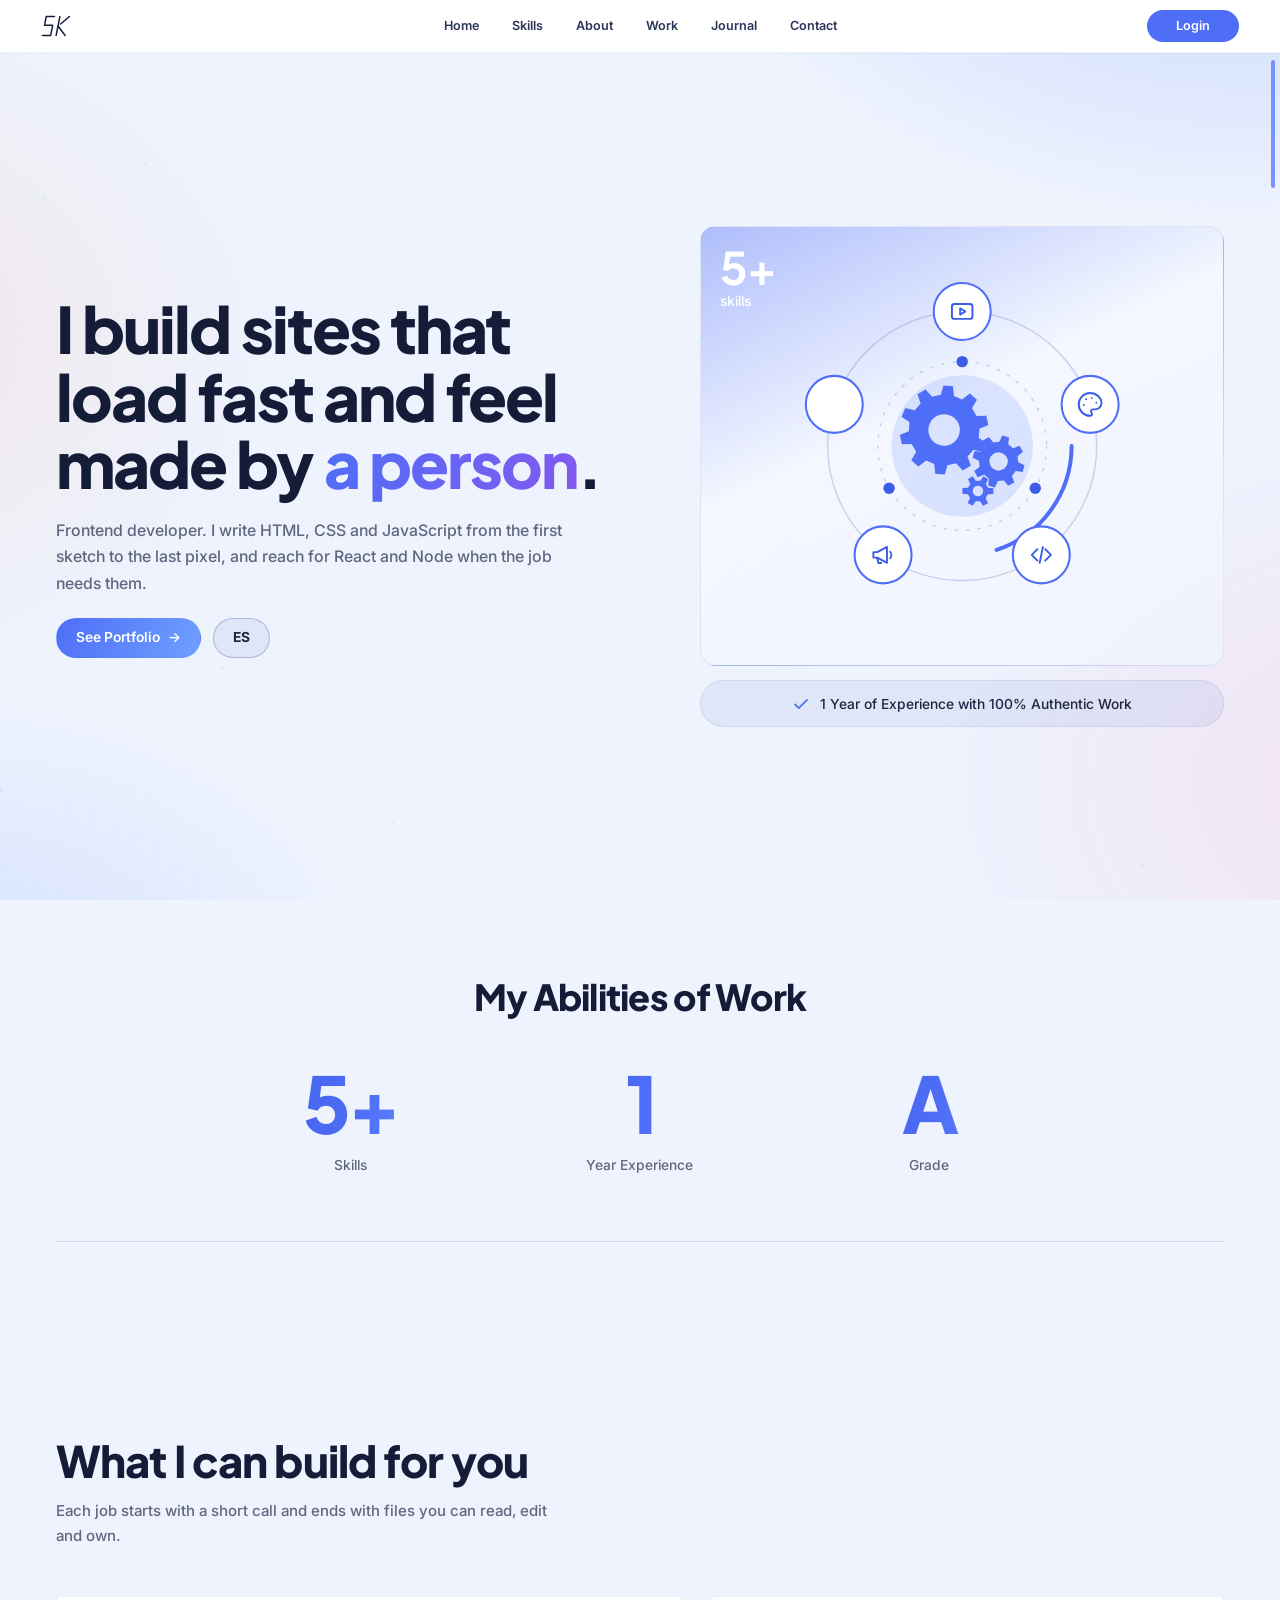
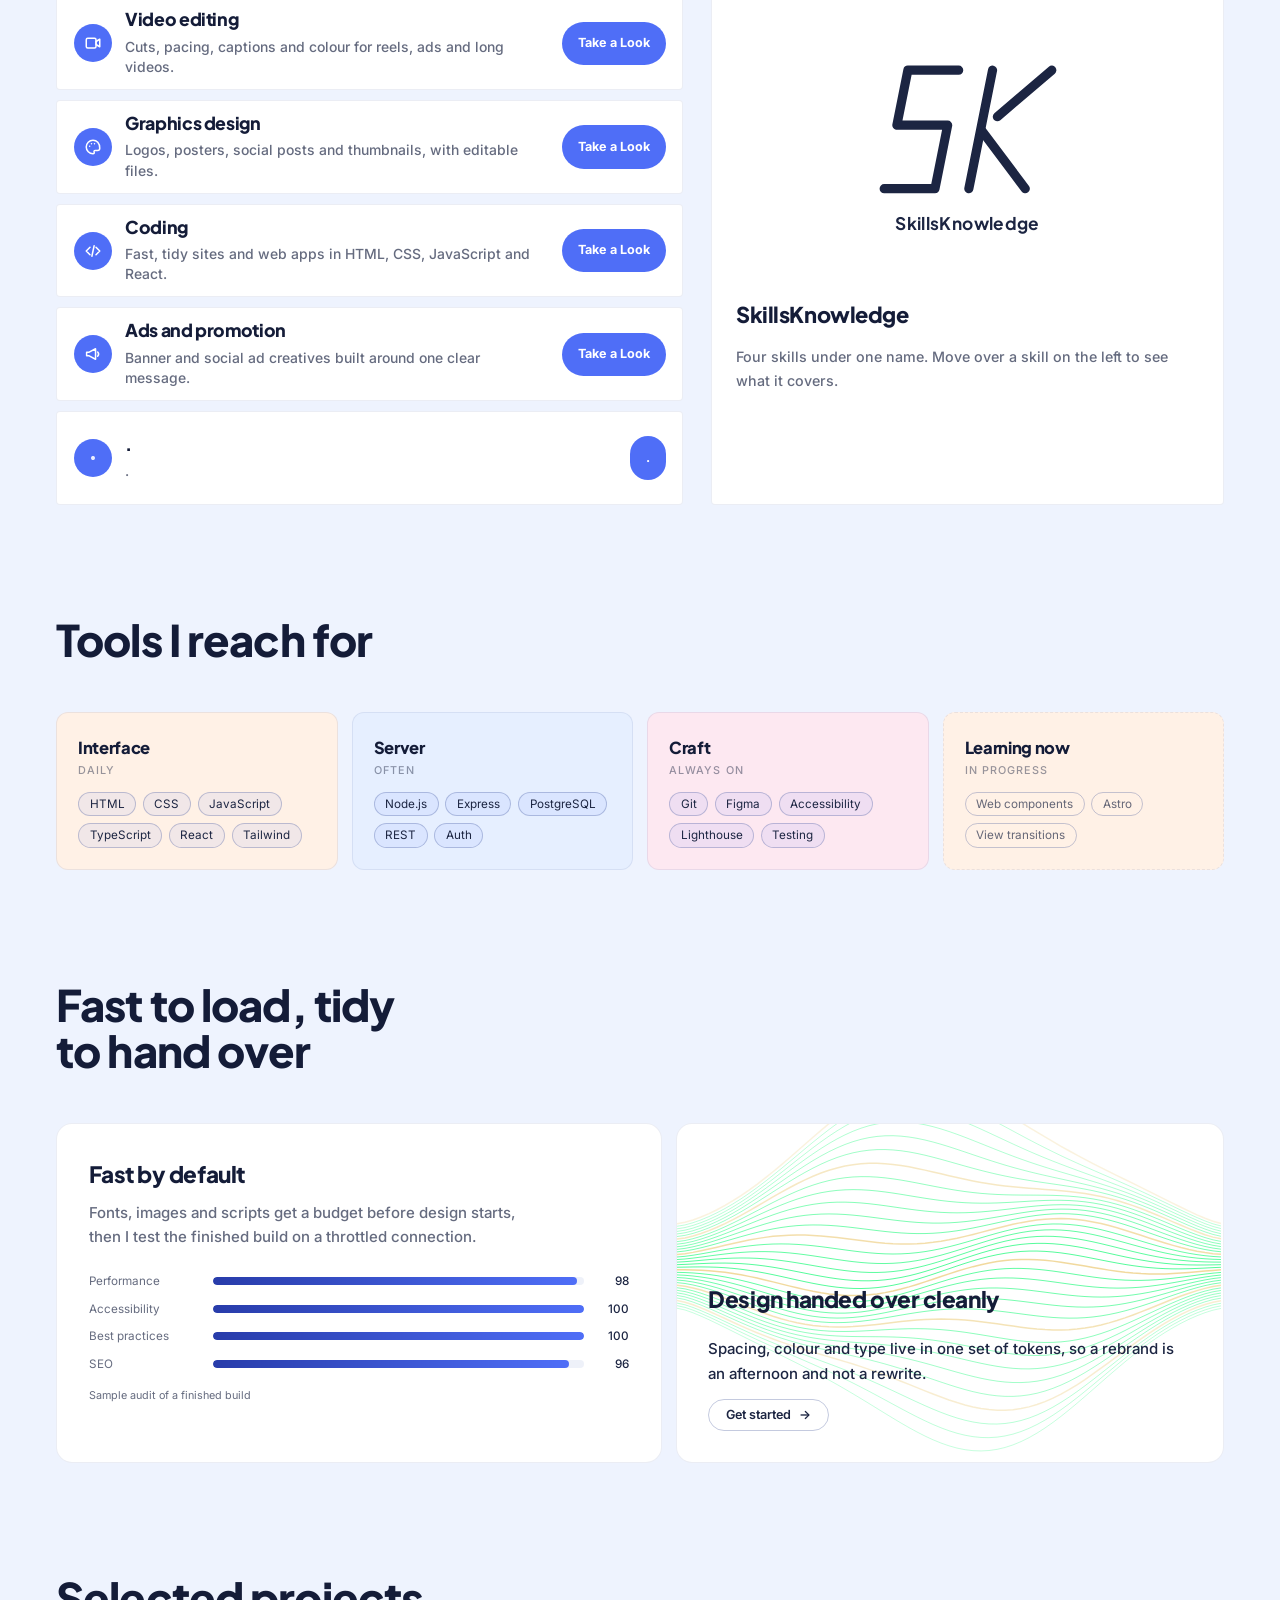
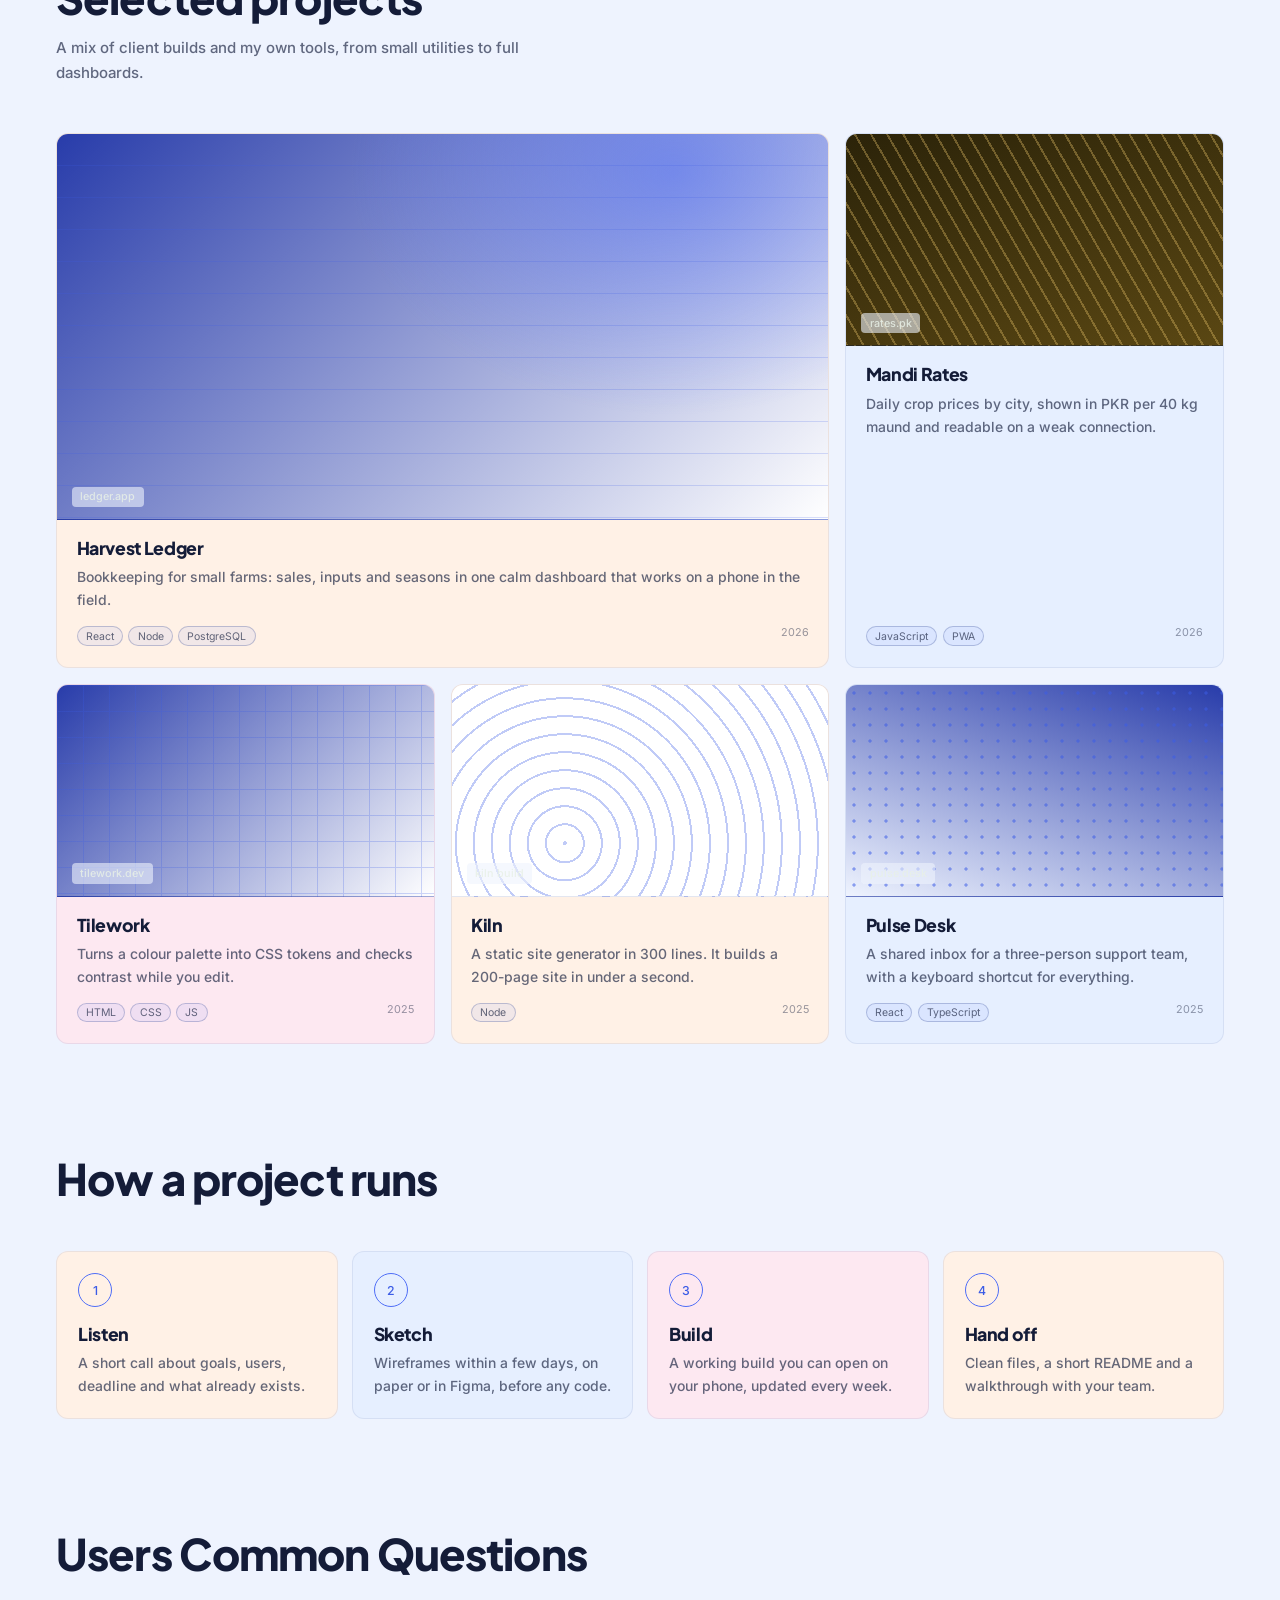
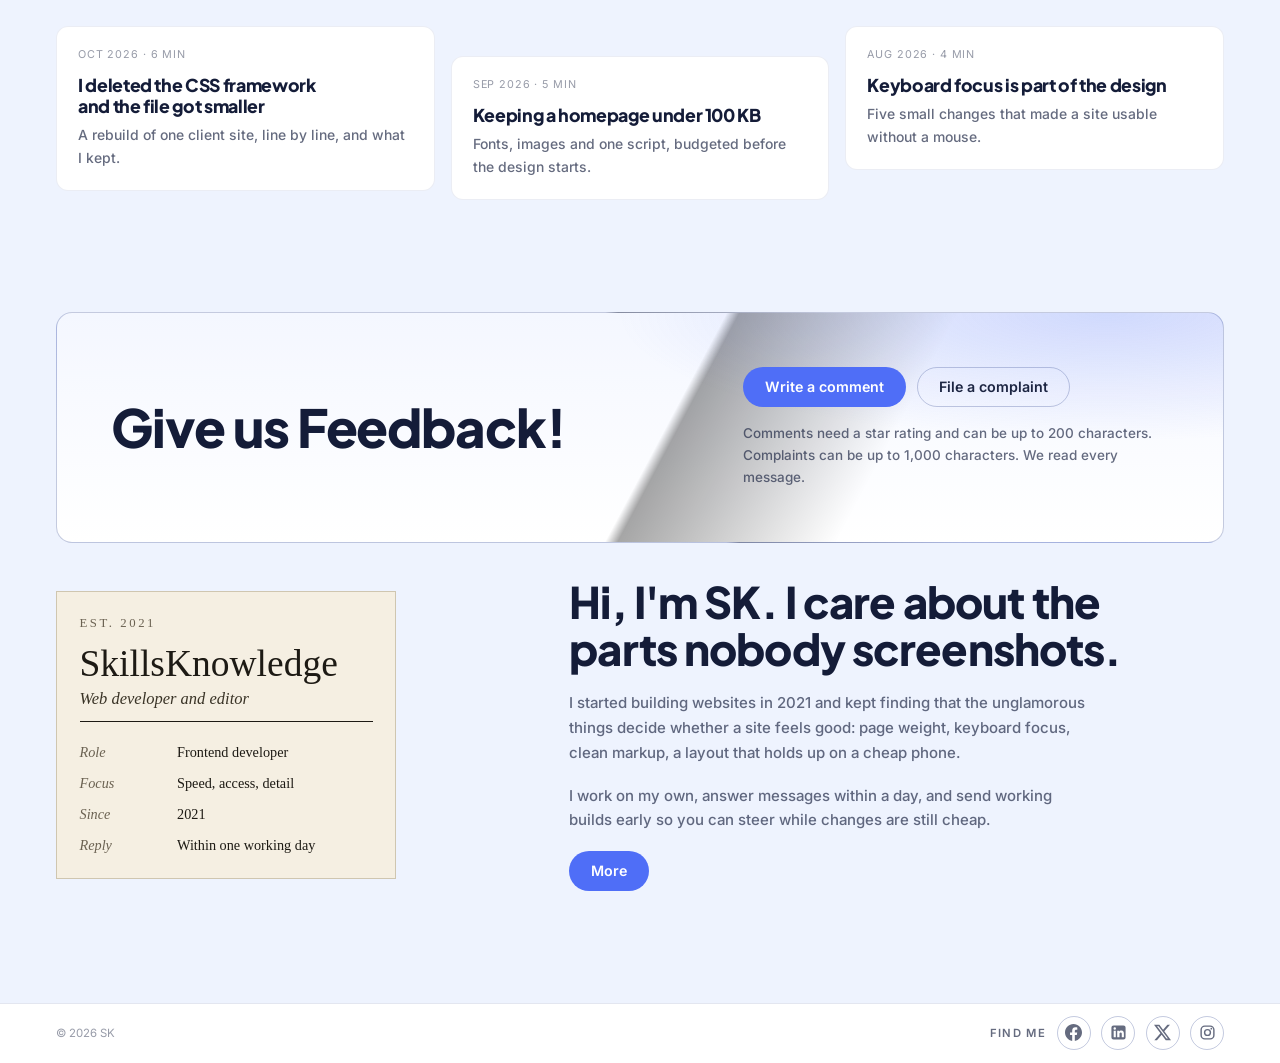
==== index.html @ 2d38b891 "kk" ====
<!DOCTYPE html>
<html lang="en">
<head>
<meta charset="utf-8">
<meta name="viewport" content="width=device-width, initial-scale=1, viewport-fit=cover">
<title>SK Portfolio</title>
<meta name="description" content="Portfolio of SK, a frontend developer.">
<link rel="preconnect" href="https://fonts.googleapis.com">
<link rel="preconnect" href="https://fonts.gstatic.com" crossorigin>
<link rel="icon" type="image/svg+xml" href="favicon.svg">
<link rel="stylesheet" href="https://fonts.googleapis.com/css2?family=Plus+Jakarta+Sans:wght@500;600;700;800&family=Inter:wght@500;600;700&display=swap">
<link rel="stylesheet" href="https://fonts.googleapis.com/css2?family=Cormorant+Garamond:ital,wght@500;600&display=swap">
<link rel="stylesheet" href="style.css">
<link rel="stylesheet" href="theme2.css?v=7">
</head>
<body>
<div class="bgfx" aria-hidden="true"><i class="a"></i><i class="b"></i></div>
<canvas class="snow" id="snow" aria-hidden="true"></canvas>
<svg width="0" height="0" style="position:absolute" aria-hidden="true" focusable="false"><symbol id="sp" viewBox="0 0 24 24"><path d="M12 0C12.6 7.2 16.8 11.4 24 12 16.8 12.6 12.6 16.8 12 24 11.4 16.8 7.2 12.6 0 12 7.2 11.4 11.4 7.2 12 0Z"/></symbol></svg>

<header class="top">
  <div class="wrap bar">
    <a class="brand" href="#top" aria-label="SK, home">
      <svg viewBox="1.1 1.5 131.8 97.0" aria-hidden="true" focusable="false"><g fill="none" stroke="currentColor" stroke-width="6.5" stroke-linejoin="round" stroke-linecap="round"><polyline points="60.4,8 24.4,8 16.6,47 52.6,47 43.6,92 7.6,92"/><polyline points="84.4,8 67.6,92"/><polyline points="126.4,8 87.8,41"/><polyline points="76.8,51 107.6,92"/></g></svg>
    </a>
    <nav id="nav" aria-label="Main">
      <ul>
        <li><a href="#top">Home</a></li>
        <li><a href="#services">Skills</a></li>
        <li><a href="about.html">About</a></li>
        <li><a href="#work">Work</a></li>
        <li><a href="#journal">Journal</a></li>
        <li><a href="#contact">Contact</a></li>
      </ul>
    </nav>
    <a class="btn btn-sm btn-rainbow" href="login.html" id="login-btn"><canvas class="rb" aria-hidden="true"></canvas>Login<svg class="st" style="--x:10%;--y:22%;--d:0s" viewBox="0 0 24 24" aria-hidden="true"><use href="#sp"/></svg><svg class="st" style="--x:84%;--y:56%;--d:1.2s" viewBox="0 0 24 24" aria-hidden="true"><use href="#sp"/></svg><svg class="st" style="--x:58%;--y:12%;--d:2.2s" viewBox="0 0 24 24" aria-hidden="true"><use href="#sp"/></svg><svg class="st" style="--x:32%;--y:68%;--d:.6s" viewBox="0 0 24 24" aria-hidden="true"><use href="#sp"/></svg></a>
    <button class="burger" id="burger" type="button" aria-expanded="false" aria-controls="nav">Menu</button>
  </div>
</header>

<main id="top">
  <section class="hero">
    <div class="wrap hero-grid">
      <div class="hero-copy">
        <h1>I build sites that load fast and feel made by <span class="gt">a person</span>.</h1>
        <p class="lead" data-sk="lead">Frontend developer. I write HTML, CSS and JavaScript from the first sketch to the last pixel, and reach for React and Node when the job needs them.</p>
        <div class="cta-row">
          <a class="btn btn-solid btn-shine" href="portfolio.html">See Portfolio <span aria-hidden="true">→</span></a>
          <a class="btn btn-ghost btn-magic btn-es" href="#stats" aria-label="Explore Skills"><span class="es-t">E<span class="es-x" aria-hidden="true">xplore&nbsp;</span>S<span class="es-x" aria-hidden="true">kills</span></span><svg class="sp" style="--x:-50px;--y:-15px;--s:16px;--d:0s" viewBox="0 0 24 24" aria-hidden="true"><use href="#sp"/></svg><svg class="sp" style="--x:-20px;--y:-27px;--s:10px;--d:0.03s" viewBox="0 0 24 24" aria-hidden="true"><use href="#sp"/></svg><svg class="sp" style="--x:20px;--y:-27px;--s:13px;--d:0.05s" viewBox="0 0 24 24" aria-hidden="true"><use href="#sp"/></svg><svg class="sp" style="--x:52px;--y:-12px;--s:11px;--d:0.02s" viewBox="0 0 24 24" aria-hidden="true"><use href="#sp"/></svg><svg class="sp" style="--x:54px;--y:10px;--s:14px;--d:0.04s" viewBox="0 0 24 24" aria-hidden="true"><use href="#sp"/></svg><svg class="sp" style="--x:29px;--y:25px;--s:18px;--d:0s" viewBox="0 0 24 24" aria-hidden="true"><use href="#sp"/></svg><svg class="sp" style="--x:-15px;--y:28px;--s:10px;--d:0.06s" viewBox="0 0 24 24" aria-hidden="true"><use href="#sp"/></svg><svg class="sp" style="--x:-50px;--y:15px;--s:9px;--d:0.03s" viewBox="0 0 24 24" aria-hidden="true"><use href="#sp"/></svg><svg class="sp" style="--x:-55px;--y:-8px;--s:8px;--d:0.07s" viewBox="0 0 24 24" aria-hidden="true"><use href="#sp"/></svg><svg class="sp" style="--x:-29px;--y:-25px;--s:8px;--d:0.05s" viewBox="0 0 24 24" aria-hidden="true"><use href="#sp"/></svg></a>
        </div>
      </div>

      <div class="bento" aria-label="Highlights">
        <div class="tile t-shape">
          <div class="stat"><b class="gt" data-skillcount data-count="5" data-suffix="+">5+</b><span>skills</span></div>
          <div class="mark" role="img" aria-label="Skills badge: video editing, graphics design, coding and ads orbiting three turning gears">
            <svg viewBox="0 0 300 300" aria-hidden="true" focusable="false">
              <circle class="halo" cx="150" cy="150" r="62"/>
              <g class="orbit o1"><circle class="ring dash" cx="150" cy="150" r="74"/><circle class="bead" cx="150" cy="76" r="5"/><circle class="bead" cx="214.1" cy="187" r="5"/><circle class="bead" cx="85.9" cy="187" r="5"/></g>
              <g class="orbit o3"><circle class="arc" cx="150" cy="150" r="96"/></g>
              <g class="orbit o2"><circle class="ring" cx="150" cy="150" r="118"/><g transform="translate(150 32)"><g class="up"><circle r="25"/><g class="ic" transform="translate(-12 -12)"><rect x="3" y="5.5" width="18" height="13" rx="2.2"/><path d="M10.2 9.3v5.4l4.6-2.7z"/></g></g></g><g transform="translate(262.2 113.5)"><g class="up"><circle r="25"/><g class="ic" transform="translate(-12 -12)"><path d="M12 2C6.5 2 2 6.5 2 12s4.5 10 10 10c.93 0 1.65-.75 1.65-1.69 0-.44-.18-.83-.44-1.12-.29-.29-.44-.65-.44-1.13a1.64 1.64 0 0 1 1.67-1.67h2c3.05 0 5.55-2.5 5.55-5.55C21.97 6.01 17.46 2 12 2z"/><path d="M13.5 6.5h.01M17.5 10.5h.01M8.5 7.5h.01M6.5 12.5h.01"/></g></g></g><g transform="translate(219.4 245.5)"><g class="up"><circle r="25"/><g class="ic" transform="translate(-12 -12)"><path d="M8.6 7L3.6 12l5 5M15.4 7l5 5-5 5M13.4 5l-2.8 14"/></g></g></g><g transform="translate(80.6 245.5)"><g class="up"><circle r="25"/><g class="ic" transform="translate(-12 -12)"><path d="M3.5 9.6h3.4L15.4 5v14l-8.5-4.6H3.5z"/><path d="M18.2 9.3c1.4 1.5 1.4 4.1 0 5.6M6.7 14.5l1.2 4.7h2.5"/></g></g></g><g transform="translate(37.8 113.5)"><g class="up"><circle r="25"/></g></g></g>
              <g class="gears" transform="translate(150 150) scale(1.15) translate(-3.8 -4.2)"><g transform="translate(-10.00 -8.00)"><g class="gr1"><path d="M25.5 8.88 L31.09 13.76 L27.46 20.04 L20.44 17.64 L15.41 22.17 L17.06 29.41 L10.44 32.36 L6.17 26.29 L-0.57 26.99 L-3.48 33.82 L-10.57 32.31 L-10.46 24.89 L-16.32 21.51 L-22.7 25.31 L-27.55 19.93 L-23.09 13.99 L-25.85 7.8 L-33.24 7.14 L-34.0 -0.07 L-26.91 -2.26 L-25.5 -8.88 L-31.09 -13.76 L-27.46 -20.04 L-20.44 -17.64 L-15.41 -22.17 L-17.06 -29.41 L-10.44 -32.36 L-6.17 -26.29 L0.57 -26.99 L3.48 -33.82 L10.57 -32.31 L10.46 -24.89 L16.32 -21.51 L22.7 -25.31 L27.55 -19.93 L23.09 -13.99 L25.85 -7.8 L33.24 -7.14 L34.0 0.07 L26.91 2.26ZM12 0A12 12 0 1 0 -12 0A12 12 0 1 0 12 0Z"/><animateTransform attributeName="transform" type="rotate" from="0" to="360" dur="36s" repeatCount="indefinite"/></g></g><g transform="translate(31.57 16.00)"><g class="gr2"><path d="M-14.92 1.57 L-20.0 0.05 L-19.3 -5.23 L-14.0 -5.38 L-11.66 -9.44 L-14.18 -14.11 L-9.95 -17.35 L-6.1 -13.7 L-1.57 -14.92 L-0.05 -20.0 L5.23 -19.3 L5.38 -14.0 L9.44 -11.66 L14.11 -14.18 L17.35 -9.95 L13.7 -6.1 L14.92 -1.57 L20.0 -0.05 L19.3 5.23 L14.0 5.38 L11.66 9.44 L14.18 14.11 L9.95 17.35 L6.1 13.7 L1.57 14.92 L0.05 20.0 L-5.23 19.3 L-5.38 14.0 L-9.44 11.66 L-14.11 14.18 L-17.35 9.95 L-13.7 6.1ZM7 0A7 7 0 1 0 -7 0A7 7 0 1 0 7 0Z"/><animateTransform attributeName="transform" type="rotate" from="360" to="0" dur="28.8s" repeatCount="indefinite"/></g></g><g transform="translate(15.80 38.53)"><g class="gr3"><path d="M-4.74 -6.44 L-5.73 -10.54 L-1.7 -11.88 L-0.05 -8.0 L3.21 -7.33 L6.26 -10.24 L9.44 -7.41 L6.9 -4.04 L7.95 -0.88 L12.0 0.31 L11.14 4.47 L6.95 3.96 L4.74 6.44 L5.73 10.54 L1.7 11.88 L0.05 8.0 L-3.21 7.33 L-6.26 10.24 L-9.44 7.41 L-6.9 4.04 L-7.95 0.88 L-12.0 -0.31 L-11.14 -4.47 L-6.95 -3.96ZM4 0A4 4 0 1 0 -4 0A4 4 0 1 0 4 0Z"/><animateTransform attributeName="transform" type="rotate" from="0" to="360" dur="21.6s" repeatCount="indefinite"/></g></g></g>
            </svg>
          </div>
        </div>
        <div class="tile t-pill"><svg viewBox="0 0 24 24" aria-hidden="true"><path d="M4 12.5l5 5L20 6.5"/></svg><span data-sk="badge">1 Year of Experience with 100% Authentic Work</span></div>
      </div>
    </div>
  </section>

  <section class="stats" id="stats">
    <div class="wrap">
      <h2 class="stats-title" data-sk="statsTitle">My Abilities of Work</h2>
      <div class="stats-grid">
        <div class="num"><b data-skillcount data-count="5" data-suffix="+">5+</b><span>Skills</span></div>
        <div class="num"><b data-sk="statYearsValue">1</b><span data-sk="statYearsLabel">Year Experience</span></div>
        <div class="num"><b data-sk="statGradeValue">A</b><span data-sk="statGradeLabel">Grade</span></div>
      </div>
      <hr class="stats-rule">
    </div>
  </section>

  <section id="services">
    <div class="wrap">
      <div class="sec-head">
        <h2>What I can build for you</h2>
        <p>Each job starts with a short call and ends with files you can read, edit and own.</p>
      </div>
      <div class="svc-layout">
        <div class="svc-list" id="svc-list"></div>
        <article class="card rise feature" id="feature" data-on="idle">
          <div class="stage" aria-hidden="true">
            <div class="fx fx-idle"><div class="idle-logo"><svg class="sk" viewBox="1.1 1.5 131.8 97.0" aria-hidden="true"><g fill="none" stroke="currentColor" stroke-width="6.5" stroke-linejoin="round" stroke-linecap="round"><polyline points="60.4,8 24.4,8 16.6,47 52.6,47 43.6,92 7.6,92"/><polyline points="84.4,8 67.6,92"/><polyline points="126.4,8 87.8,41"/><polyline points="76.8,51 107.6,92"/></g></svg><b>SkillsKnowledge</b></div></div>
            <div class="fx fx-generic"><div class="idle-logo"><svg class="sk" viewBox="1.1 1.5 131.8 97.0" aria-hidden="true"><g fill="none" stroke="currentColor" stroke-width="6.5" stroke-linejoin="round" stroke-linecap="round"><polyline points="60.4,8 24.4,8 16.6,47 52.6,47 43.6,92 7.6,92"/><polyline points="84.4,8 67.6,92"/><polyline points="126.4,8 87.8,41"/><polyline points="76.8,51 107.6,92"/></g></svg><b></b></div></div>
            <div class="fx fx-video"><svg viewBox="0 0 200 160"><rect class="f-line" x="22" y="20" width="156" height="92" rx="10"/><g class="holes"><rect x="30" y="26" width="6" height="6" rx="1.5"/><rect x="30" y="100" width="6" height="6" rx="1.5"/><rect x="164" y="26" width="6" height="6" rx="1.5"/><rect x="164" y="100" width="6" height="6" rx="1.5"/></g><path class="f-fill play" d="M88 48v36l32-18z"/><rect class="track" x="22" y="130" width="156" height="6" rx="3"/><rect class="prog" x="22" y="130" width="156" height="6" rx="3"/><rect class="head" x="19" y="122" width="6" height="22" rx="3"/></svg></div>
            <div class="fx fx-graphics"><svg viewBox="0 0 200 160"><circle class="gc c1" cx="86" cy="70" r="40"/><circle class="gc c2" cx="116" cy="70" r="40"/><circle class="gc c3" cx="101" cy="96" r="40"/><path class="bez" pathLength="1" d="M20 138 C60 100 90 150 130 124 S170 110 184 128"/><rect class="anc" x="16" y="134" width="8" height="8"/><rect class="anc" x="180" y="124" width="8" height="8"/></svg></div>
            <div class="fx fx-coding"><svg viewBox="0 0 200 160"><rect class="f-line" x="18" y="18" width="164" height="124" rx="10"/><circle class="dt" cx="32" cy="32" r="3.5"/><circle class="dt" cx="44" cy="32" r="3.5"/><circle class="dt" cx="56" cy="32" r="3.5"/><rect class="ln l1" x="34" y="54" width="70" height="7" rx="3.5"/><rect class="ln l2" x="48" y="72" width="96" height="7" rx="3.5"/><rect class="ln l3" x="48" y="90" width="54" height="7" rx="3.5"/><rect class="ln l4" x="34" y="108" width="82" height="7" rx="3.5"/><rect class="cur" x="120" y="106" width="7" height="12" rx="1.5"/></svg></div>
            <div class="fx fx-ads"><svg viewBox="0 0 200 160"><path class="f-fill horn" d="M46 62h22l50-30v96L68 98H46a8 8 0 01-8-8V70a8 8 0 018-8z"/><path class="f-line" d="M70 98l8 30h14l-6-26"/><path class="wv w1" d="M134 62c8 10 8 26 0 36"/><path class="wv w2" d="M148 48c14 18 14 46 0 64"/><path class="wv w3" d="M162 34c20 26 20 66 0 92"/></svg></div>
          </div>
          <div class="feature-body">
            <div class="ft ft-idle"><h3>SkillsKnowledge</h3><p><span data-skillword="cap">Four</span> skills under one name. Move over a skill on the left to see what it covers.</p></div>
            <div class="ft ft-generic"><h3></h3><p></p></div>
            <div class="ft ft-video"><h3>Video editing</h3><p>Tight cuts, steady pacing, captions and colour work for reels, ads and longer videos.</p></div>
            <div class="ft ft-graphics"><h3>Graphics design</h3><p>Logos, posters, social posts and thumbnails, delivered with files you can edit later.</p></div>
            <div class="ft ft-coding"><h3>Coding</h3><p>Fast, tidy websites and web apps written in HTML, CSS, JavaScript and React.</p></div>
            <div class="ft ft-ads"><h3>Ads and promotion</h3><p>Banner and social ad creatives built around one clear message and one clear action.</p></div>
          </div>
        </article>
      </div>
    </div>
  </section>

  

  <section id="skills" style="padding-top:0">
    <div class="wrap">
      <div class="sec-head">
        <h2>Tools I reach for</h2>
      </div>
      <div class="skills-grid" id="skills-grid"></div>
    </div>
  </section>

  <section id="wyg" style="padding-top:0">
    <div class="wrap">
      <div class="sec-head">
        <h2>Fast to load, tidy to hand over</h2>
      </div>
      <div class="twin">
        <article class="card spot rise big">
          <h3>Fast by default</h3>
          <p>Fonts, images and scripts get a budget before design starts, then I test the finished build on a throttled connection.</p>
          <ul class="meters" id="meters"></ul>
          <p class="caption">Sample audit of a finished build</p>
        </article>
        <article class="card rise big waves">
          <canvas id="cv-wave" aria-hidden="true"></canvas>
          <div class="in">
            <h3>Design handed over cleanly</h3>
            <p>Spacing, colour and type live in one set of tokens, so a rebrand is an afternoon and not a rewrite.</p>
            <a class="btn btn-ghost btn-sm" href="#contact">Get started <span aria-hidden="true">→</span></a>
          </div>
        </article>
      </div>
    </div>
  </section>

  <section id="work" style="padding-top:0">
    <div class="wrap">
      <div class="sec-head">
        <h2>Selected projects</h2>
        <p>A mix of client builds and my own tools, from small utilities to full dashboards.</p>
      </div>
      <div class="proj-grid" id="proj-grid"></div>
    </div>
  </section>

  <section id="process" style="padding-top:0">
    <div class="wrap">
      <div class="sec-head">
        <h2>How a project runs</h2>
      </div>
      <div class="steps" id="steps"></div>
    </div>
  </section>

  <section id="journal" style="padding-top:0">
    <div class="wrap">
      <div class="sec-head">
        <h2>Users Common Questions</h2>
      </div>
      <div class="posts" id="posts"></div>
    </div>
  </section>

  <section id="contact" class="contact" style="padding-top:0">
    <div class="wrap">
      <div class="contact-card">
        <div>
          <h2>Give us Feedback!</h2>
        </div>
        <div class="contact-side">
          <div class="brow"><button class="btn btn-solid" id="fbx-comment" type="button" aria-haspopup="dialog">Write a comment</button><button class="btn btn-ghost" id="fbx-complaint" type="button" aria-haspopup="dialog">File a complaint</button></div>
          <p>Comments need a star rating and can be up to 200 characters. Complaints can be up to 1,000 characters. We read every message.</p>
        </div>
      </div>
    </div>
  </section>

  <section id="about" style="padding-top:0">
    <div class="wrap about-grid">
      <figure class="classic rise" aria-label="SkillsKnowledge">
        <div class="cl-frame"><span class="cl-est">Est. 2021</span><b class="cl-mono">SkillsKnowledge</b><span class="cl-name">Web developer and editor</span><span class="cl-rule" aria-hidden="true"></span>
        <dl class="facts">
          <dt>Role</dt><dd>Frontend developer</dd>
          <dt>Focus</dt><dd>Speed, access, detail</dd>
          <dt>Since</dt><dd>2021</dd>
          <dt>Reply</dt><dd>Within one working day</dd>
        </dl></div>
      </figure>
      <div class="about-copy">
        <h2>Hi, I'm SK. I care about the parts nobody screenshots.</h2>
        <p>I started building websites in 2021 and kept finding that the unglamorous things decide whether a site feels good: page weight, keyboard focus, clean markup, a layout that holds up on a cheap phone.</p>
        <p>I work on my own, answer messages within a day, and send working builds early so you can steer while changes are still cheap.</p>
        <div class="cta-row">
          <a class="btn btn-solid" href="about.html">More</a>
        </div>
      </div>
    </div>
  </section>
</main>

<footer>
  <div class="wrap foot">
    <span>© <span id="yr">2026</span> SK</span>
    <div class="follow">
      <span>Find me</span>
      <!-- Swap these for your own profile URLs. -->
      <a href="https://www.facebook.com" target="_blank" rel="noopener" aria-label="Facebook page" title="Facebook page"><svg viewBox="0 0 24 24" aria-hidden="true"><path fill="currentColor" stroke="none" d="M24 12.073c0-6.627-5.373-12-12-12s-12 5.373-12 12c0 5.99 4.388 10.954 10.125 11.854v-8.385H7.078v-3.47h3.047V9.43c0-3.007 1.792-4.669 4.533-4.669 1.312 0 2.686.235 2.686.235v2.953H15.83c-1.491 0-1.956.925-1.956 1.874v2.25h3.328l-.532 3.47h-2.796v8.385C19.612 23.027 24 18.062 24 12.073z"/></svg></a>
      <a href="https://www.linkedin.com" target="_blank" rel="noopener" aria-label="LinkedIn" title="LinkedIn"><svg viewBox="0 0 24 24" aria-hidden="true"><path fill="currentColor" stroke="none" fill-rule="evenodd" d="M5 2h14a3 3 0 0 1 3 3v14a3 3 0 0 1-3 3H5a3 3 0 0 1-3-3V5a3 3 0 0 1 3-3zM6.7 4.7a1.75 1.75 0 1 0 0 3.5 1.75 1.75 0 0 0 0-3.5zM5.2 9.5v9.3h3V9.5zM10.2 9.5v9.3h3.2v-4.5c0-1.2.2-2.3 1.7-2.3s1.5 1.3 1.5 2.4v4.4h3v-5c0-2.5-.6-4.5-3.6-4.5-1.5 0-2.5.7-2.9 1.5V9.5z"/></svg></a>
      <a href="https://x.com" target="_blank" rel="noopener" aria-label="X" title="X"><svg viewBox="0 0 24 24" aria-hidden="true"><path fill="currentColor" stroke="none" d="M18.901 1.153h3.68l-8.04 9.19L24 22.846h-7.406l-5.8-7.584-6.638 7.584H.474l8.6-9.83L0 1.154h7.594l5.243 6.932ZM17.61 20.644h2.039L6.486 3.24H4.298Z"/></svg></a>
      <a href="https://www.instagram.com" target="_blank" rel="noopener" aria-label="Instagram" title="Instagram"><svg viewBox="0 0 24 24" aria-hidden="true"><rect x="3" y="3" width="18" height="18" rx="5.2" fill="none" stroke="currentColor" stroke-width="2"/><circle cx="12" cy="12" r="4.1" fill="none" stroke="currentColor" stroke-width="2"/><circle cx="17.4" cy="6.6" r="1.25" fill="currentColor" stroke="none"/></svg></a>
    </div>
  </div>
</footer>

<script src="site-data.js" defer></script>
<script src="sk-defaults.js" defer></script>
<script src="sk-data.js" defer></script>
<script src="script.js" defer></script>
<script src="feedback.js?v=7" defer></script>
<script src="config.js" defer></script>
<script src="track.js" defer></script>
<script src="a11y.js" defer></script>
<script src="welcome.js?v=7" defer></script>
<script src="account.js?v=14" defer></script>
</body>
</html>
---- style.css ----
html{margin:0}
/* Layout: one long left-aligned scroll. Hero is a bento of tiles (stat + gem, code card, years, pill),
   then a tool marquee, stats, services with a tall feature card, tilted ID card about,
   skill groups, an asymmetric project grid, process steps, journal, contact. Dark and glossy, colour shifts with scroll, vivid two-tone stages. */
:root{
  /* colour triplets: JS rewrites these while you scroll (green > purple > navy > rose > teal) */
  --acc:5,250,107; --acc2:127,251,65; --hi:143,255,190; --deep:13,119,57; --bg-rgb:6,35,18; --card-rgb:13,54,30; --cardhi-rgb:17,79,43; --tint:184,255,213; --ink-rgb:2,28,13;
  --bg:rgb(var(--bg-rgb)); --bg-raise:rgb(var(--card-rgb)); --card:rgb(var(--card-rgb)); --card-hi:rgb(var(--cardhi-rgb));
  --line:rgba(var(--tint),.18); --line-hi:rgba(var(--tint),.4);
  --fg:#edf1ef; --muted:rgba(var(--tint),.72); --dim:rgba(var(--tint),.48);
  --leaf:rgb(var(--acc)); --leaf-hi:rgb(var(--hi)); --leaf-deep:rgb(var(--deep)); --sun:#e9c46a; --ink:rgb(var(--ink-rgb));
  --f-display:"Plus Jakarta Sans","Segoe UI",system-ui,sans-serif;
  --f-body:"Inter",system-ui,-apple-system,"Segoe UI",sans-serif;
  --f-mono:var(--f-body);
  --r-s:6px; --r-m:4px; --r-l:5px;
  color-scheme: dark;
}
*{box-sizing:border-box}
html{font-size:15px;scroll-padding-top:68px;overflow-x:clip;scrollbar-width:none}
html::-webkit-scrollbar{display:none}
.sbar{position:fixed;right:5px;top:60px;width:4px;height:60px;border-radius:2px;background:rgba(var(--hi),.6);pointer-events:none;z-index:60;opacity:0;transition:opacity .3s;will-change:transform}
.sbar.on{opacity:1}
@media (prefers-reduced-motion:no-preference){html{scroll-behavior:smooth}}
body{margin:0;background-color:var(--bg);color:var(--fg);font:400 1rem/1.65 var(--f-body);-webkit-font-smoothing:antialiased;overflow-x:clip}
.bgfx{position:fixed;inset:0;z-index:-1;pointer-events:none;overflow:hidden}
.bgfx i{position:absolute;inset:-12%;will-change:transform,filter;backface-visibility:hidden}
.bgfx .a{background:radial-gradient(1000px 700px at 85% -2%,rgba(5,250,107,.52),transparent 62%),radial-gradient(900px 620px at -4% 38%,rgba(5,250,107,.26),transparent 62%)}
.bgfx .b{background:radial-gradient(900px 640px at 100% 78%,rgba(127,251,65,.36),transparent 62%),radial-gradient(800px 560px at 6% 100%,rgba(127,251,65,.28),transparent 62%),radial-gradient(520px 360px at 46% 48%,rgba(127,251,65,.11),transparent 70%)}
@media (prefers-reduced-motion:no-preference){.bgfx .a{animation:drift1 22s ease-in-out infinite alternate}.bgfx .b{animation:drift2 28s ease-in-out infinite alternate}}
@keyframes drift1{to{transform:translate3d(-3%,3%,0) scale(1.06)}}
@keyframes drift2{to{transform:translate3d(3%,-2%,0) scale(1.08)}}
.snow{position:fixed;inset:0;width:100%;height:100%;z-index:-1;pointer-events:none}
.gt{background:linear-gradient(100deg,rgb(var(--hi)),rgb(var(--acc2)));-webkit-background-clip:text;background-clip:text;color:transparent}
body::before{content:"";position:fixed;inset:0 0 auto;height:env(safe-area-inset-top,0px);background:var(--bg);z-index:30}
h1,h2,h3,p,ul,dl,dd{margin:0}
h1,h2,h3{font-family:var(--f-display);font-weight:700;letter-spacing:-.02em;text-wrap:balance}
a{color:inherit}
:focus-visible{outline:2px solid var(--leaf-hi);outline-offset:3px;border-radius:4px}
.wrap{width:100%;max-width:1200px;margin-left:auto;margin-right:auto;padding-left:max(16px,env(safe-area-inset-left,0px));padding-right:max(16px,env(safe-area-inset-right,0px))}
section{padding-block:clamp(56px,9vw,112px)}
.eyebrow{font:500 .75rem/1 var(--f-mono);letter-spacing:.12em;text-transform:uppercase;color:var(--leaf-hi);margin-bottom:1rem}
h2{font-size:clamp(1.8rem,4.2vw,2.9rem);line-height:1.08}
.sec-head{display:grid;gap:.9rem;max-width:40rem;margin-bottom:clamp(28px,5vw,48px)}
.sec-head p{color:var(--muted);max-width:34rem}

/* buttons */
.btn{display:inline-flex;align-items:center;justify-content:center;gap:.55rem;padding:.78rem 1.4rem;border-radius:10px;font:600 .95rem/1 var(--f-body);text-decoration:none;border:1px solid transparent;cursor:pointer;transition:background .25s,border-color .25s,filter .25s,color .25s}
.btn-solid{background:rgb(var(--acc));color:var(--ink)}
.btn-solid:hover{filter:brightness(1.1)}
.btn-ghost{border-color:var(--line-hi);color:var(--fg);background:transparent}
.btn-ghost:hover{border-color:var(--leaf-hi)}
.btn-sm{padding:.58rem 1.1rem;font-size:.84rem}
/* Get in touch: whole button floods with a 3-colour mix on hover */
.btn-rainbow{position:relative;overflow:hidden;isolation:isolate;border:0;min-width:92px;padding:calc(.58rem + 1px) calc(1.1rem + 1px);color:var(--ink);background:rgb(var(--acc))}
.btn-rainbow .rb{position:absolute;inset:0;z-index:-1;width:100%;height:100%;opacity:0;transition:opacity .4s ease}
.btn-rainbow:hover .rb,.btn-rainbow:focus-visible .rb{opacity:1}
.btn-rainbow:hover,.btn-rainbow:focus-visible{color:#06080c}
.btn-rainbow:hover{filter:none}
.btn-rainbow .st{position:absolute;left:var(--x);top:var(--y);width:9px;height:9px;margin:-4.5px 0 0 -4.5px;fill:#fff;opacity:0;pointer-events:none}
.btn-rainbow:hover .st,.btn-rainbow:focus-visible .st{animation:twk 1.5s ease-in-out calc(var(--d,0s)*.25) infinite}
@keyframes twk{0%,100%{opacity:0;transform:scale(.2) rotate(0)}50%{opacity:1;transform:scale(1) rotate(70deg)}}
@keyframes flow{to{background-position:-300% 0}}
/* See my work and Hire me keep their original look */
.btn-shine.btn-solid{background:linear-gradient(115deg,rgb(var(--acc)),rgb(var(--acc2)))}
.btn-shine,.btn-magic{border-radius:var(--r-s);padding:.8rem 1.25rem;font-size:.92rem}
/* See my work: one green shine sweep on hover */
.btn-shine{position:relative;overflow:hidden;isolation:isolate}
.btn-shine::after{content:"";position:absolute;z-index:-1;top:0;bottom:0;left:-70%;width:55%;background:linear-gradient(100deg,transparent,rgba(var(--hi),.9) 50%,transparent);transform:skewX(-20deg);opacity:0;pointer-events:none}
.btn-shine:hover::after,.btn-shine:focus-visible::after{animation:shine .75s ease-out forwards}
@keyframes shine{from{left:-70%;opacity:1}to{left:130%;opacity:1}}
/* Hire me: black fill and a quick pop of white sparkles that settles after about a second */
.btn-magic{position:relative;border-color:transparent;background:rgba(var(--tint),.1)}
.btn-magic:hover,.btn-magic:focus-visible{background:#000;border-color:transparent;color:#fff}
.btn-magic .sp{position:absolute;left:50%;top:50%;width:var(--s,14px);height:var(--s,14px);margin:calc(var(--s,14px)/-2) 0 0 calc(var(--s,14px)/-2);fill:#fff;opacity:0;pointer-events:none;transform:scale(0)}
.btn-magic:hover .sp,.btn-magic:focus-visible .sp{animation:pop 1.15s cubic-bezier(.16,1,.3,1) var(--d,0s) 1 both}
@keyframes pop{
  0%{opacity:0;transform:translate(0,0) scale(0) rotate(0)}
  10%{opacity:1;transform:translate(calc(var(--x)*.5),calc(var(--y)*.5)) scale(1.6) rotate(40deg)}
  55%{opacity:1;transform:translate(var(--x),var(--y)) scale(1) rotate(110deg)}
  100%{opacity:0;transform:translate(calc(var(--x)*1.1),calc(var(--y)*1.1 + 4px)) scale(0) rotate(170deg)}}

/* header */
.top{position:sticky;top:env(safe-area-inset-top,0px);z-index:20;background:rgba(var(--bg-rgb),.94);border-bottom:1px solid var(--line)}
.bar{display:flex;align-items:center;gap:1rem;min-height:52px;position:relative}
.brand{display:flex;align-items:center;gap:.65rem;text-decoration:none;font:700 1.12rem var(--f-display);letter-spacing:-.01em;margin-right:auto}
.brand svg{display:block;height:22px;width:auto}
.top nav ul{display:flex;gap:.2rem;list-style:none;padding:0;margin:0}
.top nav a{--c1:var(--acc);--c2:var(--acc2);position:relative;overflow:hidden;isolation:isolate;display:block;padding:.36rem .75rem;border-radius:var(--r-s);font-size:.84rem;font-weight:500;color:#fff;text-decoration:none;transition:color .2s,text-shadow .2s}
/* no box on hover: a coloured shine sweeps across, like See my work */
.top nav a::after{content:"";position:absolute;z-index:-1;top:0;bottom:0;left:-70%;width:55%;background:linear-gradient(100deg,transparent,rgba(var(--c1),.75) 35%,rgba(var(--c2),.75) 65%,transparent);transform:skewX(-20deg);opacity:0;pointer-events:none}
.top nav a:hover,.top nav a:focus-visible{color:rgb(var(--c1));text-shadow:0 0 12px rgba(var(--c2),.65)}
.top nav a:hover::after,.top nav a:focus-visible::after{animation:shine .75s ease-out forwards}
.burger{display:none;background:none;border:1px solid var(--line-hi);color:var(--fg);padding:.36rem .75rem;border-radius:var(--r-s);font:500 .8rem var(--f-mono);cursor:pointer}
@media (max-width:860px){
  .burger{display:block}
  .top nav{display:none;position:absolute;left:0;right:0;top:100%;background:var(--bg-raise);border:1px solid var(--line);border-radius:0 0 var(--r-m) var(--r-m);padding:.6rem}
  .top nav.open{display:block}
  .top nav ul{flex-direction:column}
  .top nav a{padding:.8rem}
}
@media (max-width:520px){.bar>.btn{display:none}}

/* hero */
.hero{position:relative;overflow:hidden;padding-block:clamp(24px,5vh,64px)}
.hero::before{content:"";position:absolute;inset:0;pointer-events:none;background:linear-gradient(112deg,transparent 22%,rgba(255,255,255,.04) 38%,transparent 62%)}
.hero-grid{position:relative;display:grid;grid-template-columns:minmax(0,1.05fr) minmax(0,.95fr);gap:clamp(28px,5vw,64px);align-items:center}
.hero-copy{display:grid;gap:clamp(.8rem,2.4vh,1.4rem);justify-items:start}
.pill{display:inline-flex;align-items:center;gap:.6rem;padding:.42rem .95rem;border:1px solid var(--line-hi);border-radius:999px;font:500 .84rem/1.3 var(--f-body);color:var(--muted);background:rgba(var(--card-rgb),.7)}
.dot{width:8px;height:8px;border-radius:50%;background:var(--leaf);box-shadow:0 0 0 0 rgba(var(--acc),.6);animation:ping 2.4s infinite}
@keyframes ping{70%{box-shadow:0 0 0 9px rgba(var(--acc),0)}100%{box-shadow:0 0 0 0 rgba(var(--acc),0)}}
h1{font-size:clamp(2.3rem,min(5vw,8.4vh),4.4rem);line-height:1.05;font-weight:800;letter-spacing:-.03em}
.lead{color:var(--muted);font-size:clamp(.95rem,1.4vw,1.06rem);max-width:36rem}
.cta-row{display:flex;flex-wrap:wrap;gap:.8rem}
.follow{display:flex;align-items:center;gap:.7rem;font:600 .75rem var(--f-body);color:var(--muted);text-transform:uppercase;letter-spacing:.12em}
.follow a{display:grid;place-items:center;width:40px;height:40px;border-radius:50%;border:1px solid var(--line-hi);color:var(--muted);text-decoration:none;transition:background .2s,color .2s,border-color .2s,translate .2s}
.follow svg{width:19px;height:19px;stroke:currentColor;fill:none;stroke-width:1.7;stroke-linecap:round;stroke-linejoin:round}
.follow a:hover{background:var(--leaf);color:var(--ink);border-color:var(--leaf);translate:0 -2px}
@media (prefers-reduced-motion:no-preference){
  .hero-copy>*{animation:up .8s cubic-bezier(.2,.7,.2,1) both}
  .hero-copy>:nth-child(2){animation-delay:.08s}.hero-copy>:nth-child(3){animation-delay:.16s}
  .hero-copy>:nth-child(4){animation-delay:.24s}.hero-copy>:nth-child(5){animation-delay:.32s}
  .bento .tile{animation:up .9s .2s cubic-bezier(.2,.7,.2,1) both}
}
@keyframes up{from{opacity:0;transform:translateY(22px)}}

/* bento */
.bento{display:grid;grid-template-columns:minmax(0,1fr);gap:14px}
.tile{position:relative;overflow:hidden;border-radius:var(--r-l);border:1px solid var(--line);background:linear-gradient(155deg,rgba(var(--acc),.4),rgba(var(--cardhi-rgb),.95) 42%,rgba(var(--bg-rgb),.95));padding:1.15rem 1.3rem}
.t-shape{position:relative;display:flex;flex-direction:column;min-height:clamp(300px,54vh,440px);padding-bottom:0}
.t-shape .stat{position:relative;z-index:2}
.mark{position:absolute;inset:0;margin:0;display:flex;align-items:center;justify-content:center;pointer-events:none}
.mark svg{position:static;width:100%;height:calc(100% - 96px);flex:none;display:block;overflow:visible}
.mark .halo{fill:rgba(var(--acc),.16)}
.mark .ring{fill:none;stroke:rgba(var(--tint),.28);stroke-width:1.3}
.mark .dash{stroke-dasharray:2 8;stroke-linecap:round}
.mark .bead{fill:rgb(var(--hi))}
.mark .arc{fill:none;stroke:rgb(var(--acc));stroke-width:3.5;stroke-linecap:round;stroke-dasharray:120 483}
.mark .gears path{fill-rule:evenodd}
.mark .gears path{fill:rgb(var(--acc))}
.mark .ic{fill:none;stroke:rgb(var(--hi));stroke-width:1.7;stroke-linecap:round;stroke-linejoin:round}
.mark .up>circle{fill:rgb(var(--card-rgb));stroke:rgb(var(--acc));stroke-width:1.8}
.orbit{transform-origin:150px 150px}
.up{transform-box:fill-box;transform-origin:center}
.halo{transform-box:fill-box;transform-origin:center}
@media (prefers-reduced-motion:no-preference){
  .o1{animation:spin 26s linear infinite reverse}
  .o2{animation:spin 44s linear infinite}
  .o2 .up{animation:spin 44s linear infinite reverse}
  .o3{animation:spin 9s linear infinite}
  .halo{animation:breathe 3.6s ease-in-out infinite}
}
@keyframes spin{to{transform:rotate(360deg)}}
@keyframes breathe{50%{transform:scale(1.18);opacity:.55}}
.stat b{display:block;font:700 clamp(2.2rem,4.4vw,3rem)/1 var(--f-display);letter-spacing:-.03em}
.stat span{font-size:.92rem;color:var(--muted)}
.t-shape .stat b{background:none;color:#fff;-webkit-text-fill-color:#fff}
.t-shape .stat span{color:#fff}
.t-pill{border-radius:24px;grid-column:1/-1;display:flex;align-items:center;justify-content:center;text-align:center;gap:.7rem;padding:.9rem 1.3rem;font:500 .92rem var(--f-body);border-color:rgba(var(--hi),.5);background:rgba(var(--hi),.2)}
.t-pill svg{width:18px;height:18px;flex:none;stroke:var(--leaf);fill:none;stroke-width:2.4;stroke-linecap:round;stroke-linejoin:round}
@media (max-width:900px){.hero-grid{grid-template-columns:minmax(0,1fr)}}
@media (min-width:901px) and (min-height:520px){.hero{min-height:calc(100svh - 53px);display:flex;align-items:center}}
@media (max-width:520px){.bento{grid-template-columns:minmax(0,1fr)}.t-shape{grid-row:auto;min-height:340px}}


/* stats */
.stats{padding-block:clamp(44px,6vw,80px)}
.stats-title{text-align:center;margin:0 auto clamp(28px,4vw,48px);max-width:32rem;font-size:clamp(1.6rem,3.2vw,2.4rem);line-height:1.12}
.stats-grid{display:grid;grid-template-columns:repeat(3,minmax(0,1fr));gap:clamp(12px,4vw,48px);text-align:center;max-width:820px;margin:0 auto}
.num b{display:block;font:800 clamp(2.6rem,7vw,5.2rem)/.95 var(--f-display);letter-spacing:-.04em;background:linear-gradient(100deg,rgb(var(--hi)),rgb(var(--acc)) 55%,rgb(var(--acc2)));-webkit-background-clip:text;background-clip:text;color:transparent;padding-bottom:.08em}
.num span{display:block;margin-top:.6rem;font-size:.92rem;color:var(--muted)}
.stats-rule{margin-top:clamp(36px,5vw,64px);border:0;border-top:1px solid var(--line)}

/* cards */
.card{position:relative;isolation:isolate;overflow:hidden;background:rgba(var(--tint),.17);box-shadow:none;border:1px solid var(--line);border-radius:var(--r-m);padding:1.4rem;transition:border-color .3s}
.card:hover{border-color:rgba(var(--hi),.45)}
.card::after{content:"";position:absolute;inset:0;z-index:3;border-radius:inherit;padding:1px;pointer-events:none;opacity:0;transition:opacity .35s;background:linear-gradient(115deg,transparent 30%,rgba(var(--hi),.95) 50%,transparent 70%) 0 0/300% 100%;-webkit-mask:linear-gradient(#000 0 0) content-box,linear-gradient(#000 0 0);-webkit-mask-composite:xor;mask:linear-gradient(#000 0 0) content-box exclude,linear-gradient(#000 0 0)}
.card:hover::after{opacity:1;animation:bsweep 2.6s linear infinite}
@keyframes bsweep{from{background-position:150% 0}to{background-position:-150% 0}}

/* services */
.svc-layout{display:grid;grid-template-columns:minmax(0,1.1fr) minmax(0,.9fr);gap:clamp(16px,3vw,28px);align-items:stretch}
.svc-list{display:grid;gap:10px;grid-auto-rows:1fr;align-content:stretch}
.svc{display:grid;grid-template-columns:auto minmax(0,1fr) auto;gap:.9rem;align-items:center;padding:.8rem 1.1rem}
.svc .btn{margin:0;padding:.95rem 1rem;font-size:.84rem;font-weight:700;line-height:1;white-space:nowrap;min-width:0}
.svc .ico{width:38px;height:38px}.svc .ico svg{width:18px;height:18px}
.svc h3{font-size:1.02rem;margin-bottom:.15rem}.svc p{font-size:.84rem;line-height:1.45}
@media (max-width:520px){.svc{grid-template-columns:auto minmax(0,1fr)}.svc .btn{grid-column:2;justify-self:end}}
.ico{display:grid;place-items:center;width:46px;height:46px;border-radius:50%;background:var(--leaf)}
.ico svg{width:22px;height:22px;stroke:var(--ink);fill:none;stroke-width:2;stroke-linecap:round;stroke-linejoin:round}
.svc h3,.step h3,.post h3,.proj h3{font-size:1.18rem;line-height:1.2;margin-bottom:.4rem}
.svc p,.step p,.post p,.proj p{color:var(--muted);font-size:.93rem}
.feature{padding:0;display:flex;flex-direction:column;border-radius:var(--r-l)}
.feature .stage{position:relative;height:clamp(220px,32vw,300px)}
.feature .fx{position:absolute;inset:0;display:grid;place-items:center;opacity:0;transition:opacity .5s ease}
.feature .fx svg{width:min(62%,250px);height:auto;overflow:visible}
.feature[data-on="idle"] .fx-idle,.feature[data-on="generic"] .fx-generic,.feature[data-on="video"] .fx-video,.feature[data-on="graphics"] .fx-graphics,.feature[data-on="coding"] .fx-coding,.feature[data-on="ads"] .fx-ads{opacity:1}
.idle-logo{display:grid;justify-items:center;gap:.9rem;color:var(--fg)}
.idle-logo svg{width:92px;height:auto}
.idle-logo b{font:700 1.15rem var(--f-display);letter-spacing:.02em}
.f-line{fill:none;stroke:rgb(var(--hi));stroke-width:3}
.f-fill{fill:rgb(var(--acc))}
.holes rect{fill:rgba(var(--tint),.55)}
.track{fill:rgba(var(--tint),.2)}.prog{fill:rgb(var(--acc));transform-box:fill-box;transform-origin:left;transform:scaleX(.05)}.head{fill:#fff}
.gc{mix-blend-mode:screen;opacity:.8}.gc.c1{fill:rgb(var(--acc))}.gc.c2{fill:rgb(var(--acc2))}.gc.c3{fill:rgb(var(--hi))}
.bez{fill:none;stroke:#fff;stroke-width:3;stroke-linecap:round;stroke-dasharray:1}.anc{fill:#fff}
.dt{fill:rgba(var(--tint),.5)}.ln{fill:rgb(var(--acc));transform-box:fill-box;transform-origin:left}.ln.l2{fill:rgb(var(--acc2))}.ln.l3{fill:rgb(var(--hi))}.ln.l4{fill:rgb(var(--acc2))}.cur{fill:#fff}
.horn{fill:rgb(var(--acc))}.wv{fill:none;stroke:rgb(var(--hi));stroke-width:4;stroke-linecap:round}
.feature-body{display:grid;padding:0 1.6rem 1.7rem}
.ft{grid-area:1/1;display:grid;gap:.8rem;align-content:start;opacity:0;transition:opacity .5s ease}
.feature[data-on="idle"] .ft-idle,.feature[data-on="generic"] .ft-generic,.feature[data-on="video"] .ft-video,.feature[data-on="graphics"] .ft-graphics,.feature[data-on="coding"] .ft-coding,.feature[data-on="ads"] .ft-ads{opacity:1}
@media (prefers-reduced-motion:no-preference){
  .feature[data-on="video"] .play{transform-box:fill-box;transform-origin:center;animation:fpulse 1.8s ease-in-out infinite}
  .feature[data-on="video"] .prog{animation:fprog 4s linear infinite}
  .feature[data-on="video"] .head{animation:fhead 4s linear infinite}
  .feature[data-on="graphics"] .gc{transform-box:fill-box;transform-origin:center;animation:fbreathe 4s ease-in-out infinite}
  .feature[data-on="graphics"] .c2{animation-delay:-1.3s}.feature[data-on="graphics"] .c3{animation-delay:-2.6s}
  .feature[data-on="graphics"] .bez{animation:fdraw 4s ease-in-out infinite}
  .feature[data-on="coding"] .ln{animation:ftype 3.2s steps(12,end) infinite}
  .feature[data-on="coding"] .l2{animation-delay:.3s}.feature[data-on="coding"] .l3{animation-delay:.6s}.feature[data-on="coding"] .l4{animation-delay:.9s}
  .feature[data-on="coding"] .cur{animation:fblink 1s steps(1) infinite}
  .feature[data-on="ads"] .horn{transform-box:fill-box;transform-origin:left center;animation:fhorn 1.6s ease-in-out infinite}
  .feature[data-on="ads"] .wv{animation:fwave 1.8s ease-out infinite;opacity:0}
  .feature[data-on="ads"] .w2{animation-delay:.3s}.feature[data-on="ads"] .w3{animation-delay:.6s}
}
@keyframes fpulse{50%{transform:scale(1.15)}}
@keyframes fprog{to{transform:scaleX(1)}}
@keyframes fhead{to{transform:translateX(150px)}}
@keyframes fbreathe{50%{transform:scale(1.12)}}
@keyframes fdraw{0%{stroke-dashoffset:1}70%,100%{stroke-dashoffset:0}}
@keyframes ftype{0%{transform:scaleX(0)}60%,100%{transform:scaleX(1)}}
@keyframes fblink{50%{opacity:0}}
@keyframes fhorn{50%{transform:scale(1.07)}}
@keyframes fwave{0%{opacity:0;transform:translateX(-6px)}30%{opacity:1}100%{opacity:0;transform:translateX(8px)}}
.feature h3{font-size:1.45rem}
.feature p{color:var(--muted);font-size:.95rem}
@media (max-width:900px){.svc-layout{grid-template-columns:minmax(0,1fr)}}

/* about */
.about-grid{display:grid;grid-template-columns:minmax(0,.8fr) minmax(0,1.2fr);gap:clamp(32px,6vw,80px);align-items:center}
.mono-tile{position:relative;aspect-ratio:1/1;border-radius:6px;overflow:hidden;display:grid;place-items:center;
  background:radial-gradient(75% 75% at 28% 22%,rgb(var(--acc)),transparent 68%),linear-gradient(150deg,rgb(var(--deep)),rgb(var(--bg-rgb)))}
.mono-tile::after{content:"";position:absolute;inset:0;background:linear-gradient(125deg,rgba(255,255,255,.16),transparent 40%)}
.mono-in{position:relative;z-index:1;display:grid;justify-items:center;gap:1.2rem;padding:0 1rem}
.mono-in svg{width:56%;height:auto;display:block}
.mono-in span{font:700 clamp(1.05rem,2.6vw,1.5rem)/1 var(--f-display);letter-spacing:-.01em;color:#fff}
.facts{display:grid;grid-template-columns:auto minmax(0,1fr);gap:.45rem 1rem;margin-top:1rem;font:400 .76rem/1.4 var(--f-mono)}
.facts dt{color:var(--dim);text-transform:uppercase;letter-spacing:.08em}
.facts dd{color:var(--fg)}
.about-copy{display:grid;gap:1.2rem;justify-items:start}
.about-copy p{color:var(--muted);max-width:35rem}
@media (max-width:900px){.about-grid{grid-template-columns:minmax(0,1fr)}.idcard{margin-left:8px}}

/* skills */
.skills-grid{display:grid;grid-template-columns:repeat(auto-fit,minmax(230px,1fr));gap:14px}
.sk h3{font-size:1.1rem;margin-bottom:.2rem}
.sk .note{font:500 .72rem var(--f-mono);color:var(--dim);text-transform:uppercase;letter-spacing:.1em;margin-bottom:1rem}
.chips{display:flex;flex-wrap:wrap;gap:.45rem;list-style:none;padding:0}
.chips li{padding:.28rem .7rem;border-radius:999px;border:1px solid var(--line-hi);background:rgba(var(--acc),.08);font:400 .78rem var(--f-mono)}
.sk.learning{border-style:dashed;background:transparent}
.sk.learning .chips li{background:transparent;color:var(--muted)}

/* what you get */
.twin{display:grid;grid-template-columns:minmax(0,1.05fr) minmax(0,.95fr);gap:14px}
.big{border-radius:var(--r-l);padding:clamp(1.4rem,3vw,2.1rem)}
.big h3{font-size:1.5rem;margin-bottom:.5rem}
.big>p{color:var(--muted);max-width:30rem}
.meters{display:grid;gap:.9rem;margin-top:1.6rem;list-style:none;padding:0}
.meter{display:grid;grid-template-columns:7.5rem minmax(0,1fr) 2.2rem;gap:.8rem;align-items:center;font:400 .78rem var(--f-mono);color:var(--muted)}
.meter i{display:block;height:8px;border-radius:4px;background:rgba(var(--tint),.1);overflow:hidden}
.meter i::after{content:"";display:block;height:100%;width:var(--v);background:linear-gradient(90deg,var(--leaf-deep),var(--leaf));border-radius:4px;transform-origin:left}
.meter b{font-weight:500;color:var(--fg);text-align:right}
.caption{margin-top:1.2rem;font:400 .72rem var(--f-mono);color:var(--dim)}
.waves{position:relative;min-height:340px;display:flex;align-items:flex-end;padding:0}
.waves canvas{position:absolute;inset:0;width:100%;height:100%}
.waves::after{content:"";position:absolute;inset:0;background:linear-gradient(180deg,transparent 35%,rgba(var(--bg-rgb),.92))}
.waves .in{position:relative;z-index:1;padding:clamp(1.4rem,3vw,2.1rem);display:grid;gap:.8rem;justify-items:start}
@media (prefers-reduced-motion:no-preference){.meter.go i::after{animation:grow 1.1s cubic-bezier(.2,.7,.2,1) both}}
@keyframes grow{from{transform:scaleX(0)}}
@media (max-width:900px){.twin{grid-template-columns:minmax(0,1fr)}}
@media (max-width:520px){.meter{grid-template-columns:6rem minmax(0,1fr) 2rem}}

/* projects */
.proj-grid{display:grid;grid-template-columns:repeat(3,minmax(0,1fr));gap:16px}
.proj{padding:0;display:flex;flex-direction:column;border-radius:var(--r-m)}
.proj.wide{grid-column:span 2}
.thumb{position:relative;aspect-ratio:16/9;max-width:100%;border-bottom:1px solid var(--line);display:flex;align-items:flex-end;padding:.8rem 1rem}
.proj.wide .thumb{aspect-ratio:2/1}
.thumb span{font:500 .72rem var(--f-mono);color:rgba(232,240,230,.85);background:rgba(var(--bg-rgb),.6);padding:.25rem .55rem;border-radius:4px}
.proj-body{padding:1.2rem 1.3rem 1.4rem;display:flex;flex-direction:column;flex:1}
.proj-body p{flex:1}
.meta{display:flex;flex-wrap:wrap;justify-content:space-between;gap:.5rem;margin-top:1rem;font:400 .72rem var(--f-mono);color:var(--dim)}
.meta .chips{gap:.35rem}
.meta .chips li{padding:.15rem .55rem;font-size:.7rem;color:var(--muted)}
@media (max-width:900px){.proj-grid{grid-template-columns:repeat(2,minmax(0,1fr))}.proj.wide{grid-column:1/-1}}
@media (max-width:560px){.proj-grid{grid-template-columns:minmax(0,1fr)}}

/* process */
.steps{display:grid;grid-template-columns:repeat(4,minmax(0,1fr));gap:14px}
.step b{display:grid;place-items:center;width:34px;height:34px;border-radius:50%;border:1px solid var(--leaf);color:var(--leaf-hi);font:500 .82rem var(--f-mono);margin-bottom:1.1rem}
@media (max-width:900px){.steps{grid-template-columns:repeat(2,minmax(0,1fr))}}
@media (max-width:520px){.steps{grid-template-columns:minmax(0,1fr)}}

/* journal */
.posts{display:grid;grid-template-columns:repeat(3,minmax(0,1fr));gap:16px;align-items:start}
.post .when{font:400 .72rem var(--f-mono);color:var(--dim);text-transform:uppercase;letter-spacing:.08em;margin-bottom:.9rem}
@media (min-width:901px){.post:nth-child(2){margin-top:30px}}
@media (max-width:900px){.posts{grid-template-columns:minmax(0,1fr)}}

/* contact */
.contact{padding-bottom:clamp(20px,3vw,36px)}
.contact-card{position:relative;overflow:hidden;border-radius:var(--r-l);border:1px solid var(--line-hi);padding:clamp(1.6rem,5vw,3.6rem);display:grid;grid-template-columns:minmax(0,1.15fr) minmax(0,.85fr);gap:clamp(24px,5vw,56px);align-items:center;
  background:radial-gradient(60% 80% at 90% 0%,rgba(var(--acc),.22),transparent 70%),linear-gradient(118deg,transparent 52%,rgba(0,0,0,.35) 53%,transparent 70%),linear-gradient(180deg,var(--card-hi),var(--card))}
.contact h2{font-size:clamp(2rem,5vw,3.5rem);line-height:1.02}
.contact-side{display:grid;gap:1rem;justify-items:start}
.mail{display:block;max-width:100%;font:500 clamp(.95rem,2.2vw,1.2rem) var(--f-mono);padding:.8rem 1rem;border:1px dashed var(--line-hi);border-radius:var(--r-s);overflow-wrap:anywhere;user-select:all}
.contact-side p{color:var(--muted);font-size:.9rem}
@media (max-width:900px){.contact-card{grid-template-columns:minmax(0,1fr)}}
footer{border-top:1px solid var(--line);padding-block:.8rem .9rem}
.foot .follow a{width:34px;height:34px}
.foot .follow svg{width:17px;height:17px}
.foot{display:flex;flex-wrap:wrap;align-items:center;justify-content:space-between;gap:.9rem 2rem;font:400 .76rem var(--f-mono);color:var(--dim)}

@media (prefers-reduced-motion:reduce){
  *,*::before,*::after{animation:none!important;transition:none!important}
}

/* the pointer only changes on things you can press */
*{cursor:default}
a,a *,button,button *,summary,.tab,.btn,.swatch,.swatch *,[role="button"]{cursor:pointer}
input,textarea{cursor:text}
input[type=checkbox],input[type=radio],.chk,.chk *{cursor:default}

/* login and comment pop-ups: transparent glass in the page colours */
dialog.glass{border:1px solid rgba(var(--hi),.5);border-radius:6px;padding:1.6rem 1.5rem 1.4rem;width:min(92vw,400px);color:var(--fg);background:linear-gradient(155deg,rgba(var(--acc),.3),rgba(var(--bg-rgb),.5));-webkit-backdrop-filter:blur(14px);backdrop-filter:blur(14px);overflow:visible;margin:auto}
dialog.glass::backdrop{background:rgba(0,0,0,.42)}
.gx{position:absolute;top:.6rem;right:.8rem;width:32px;height:32px;border:0;background:transparent;color:#fff;font-size:1.6rem;line-height:1;cursor:pointer;border-radius:8px}
.gx:hover{background:rgba(255,255,255,.12)}
.gform{display:grid;gap:.9rem}
.gform[hidden]{display:none}
.gform h2{font:700 1.5rem var(--f-display);margin-bottom:.2rem}
.gform label,.fld{display:grid;gap:.4rem;font:600 .75rem var(--f-body);color:var(--muted);letter-spacing:.08em;text-transform:uppercase}
.gform input,.gform textarea,.fld input,.cbox{width:100%;padding:.75rem .9rem;border-radius:10px;border:1px solid var(--line-hi);background:rgba(var(--tint),.1);color:var(--fg);font:500 .95rem var(--f-body);letter-spacing:0;text-transform:none;outline:none}
.gform input:focus,.gform textarea:focus,.fld input:focus,.cbox:focus-visible{border-color:rgb(var(--hi))}
.gform textarea{min-height:140px;resize:none}
.cbox{text-align:left;cursor:pointer;min-height:3rem;display:block;overflow:hidden}
.cbox em{display:block;font-style:normal;color:var(--muted);white-space:nowrap;overflow:hidden;text-overflow:ellipsis}
.cbox.has em{color:var(--fg)}
.gmsg,.fmsg{min-height:1.2em;font-size:.82rem;color:rgb(var(--hi))}
.gswap,.gcount{font-size:.85rem;color:var(--muted)}
.gswap button{border:0;background:none;color:rgb(var(--hi));font:600 .85rem var(--f-body);cursor:pointer;padding:0;text-decoration:underline}
.grow{display:flex;gap:.6rem;justify-content:flex-end;align-items:center}
.gcount{margin-right:auto}
.contact-side .fld{width:100%;max-width:420px}
.contact-side .btn{justify-self:start}

dialog.glass[open]{animation:gfade .7s ease both}
dialog.glass[open]::backdrop{animation:gfade .7s ease both}
@keyframes gfade{from{opacity:0}to{opacity:1}}
.brow{display:flex;gap:.7rem;flex-wrap:wrap}
.fmsg.err,.gerr{color:#ff8f8f}

/* ---- round 5 ---- */
::placeholder{color:rgba(var(--hi),.55);opacity:1}
.btn-rainbow .rb{display:none}
.btn-rainbow:hover,.btn-rainbow:focus-visible{color:#fff;text-shadow:0 1px 8px rgba(0,0,0,.35);background:linear-gradient(110deg,#ff2d95,#ff9d2d,#ffe53b,#2dff9a,#2dc8ff,#8b5bff,#ff2d95) 0 0/300% 100%;animation:gbflow 6s linear infinite,gbhue 12s linear infinite;box-shadow:0 0 24px rgba(45,200,255,.55),0 0 48px rgba(255,45,149,.4);filter:saturate(1.4) brightness(1.1)}
@keyframes gbflow{to{background-position:300% 0}}
@keyframes gbhue{to{filter:hue-rotate(360deg) saturate(1.4) brightness(1.1)}}
.card,.tile,.feature,.classic,.t-pill,.svc{box-shadow:none!important}
.tile:not(.t-studio):not(.t-shape),.feature{background:rgba(var(--tint),.17)}
.tile.t-shape:not(.t-studio){background:linear-gradient(155deg,rgba(var(--acc),.4),rgba(var(--cardhi-rgb),.95) 42%,rgba(var(--bg-rgb),.95))}
.card{border-color:var(--line-hi)}
.about-grid .classic{max-width:340px;margin:0;padding:0;background:#f5efe2;border:1px solid #cfc6b0;border-radius:0;color:#1d1a14;box-shadow:none}
.cl-frame{display:grid;justify-items:start;gap:.3rem;padding:1.6rem 1.5rem 1.4rem;text-align:left}
.cl-est{font:500 .85rem Georgia,"Times New Roman",serif;letter-spacing:.2em;text-transform:uppercase;color:#6b6252}
.cl-mono{font:400 2.5rem/1.1 Georgia,"Times New Roman",serif;color:#1d1a14;margin-top:.5rem}
.cl-mono i{display:inline-block;width:.16em}
.cl-rule{display:block;width:100%;height:1px;background:#1d1a14;margin:.5rem 0}
.cl-name{font:italic 400 1.1rem Georgia,"Times New Roman",serif;color:#3a3427}
.cl-frame .facts{width:100%;margin-top:.4rem;font:400 .95rem/1.7 Georgia,"Times New Roman",serif;grid-template-columns:5.5rem minmax(0,1fr)}
.cl-frame .facts dt{color:#6b6252;text-transform:none;letter-spacing:0;font-size:.95rem;font-style:italic}
.cl-frame .facts dd{color:#1d1a14}

/* ---- comment composer: horizontal, centred, solid ---- */
dialog.compose{width:min(94vw,900px);height:min(78vh,540px);max-width:none;padding:0;border:1px solid rgba(var(--hi),.5);border-radius:4px;background:rgb(var(--bg-rgb));color:var(--fg);overflow:hidden;box-shadow:none}
dialog.compose[open]{display:flex;flex-direction:column;animation:gfade .6s ease both}
dialog.compose::backdrop{background:rgba(0,0,0,.6)}
.cp-head{display:flex;align-items:center;justify-content:space-between;padding:.65rem 1rem;background:rgb(var(--deep));border-bottom:1px solid var(--line)}
.cp-head h2{font:600 .95rem var(--f-body);margin:0;color:#fff}
.cp-x{border:0;background:none;color:#fff;font-size:1.5rem;line-height:1;width:30px;height:30px;border-radius:3px;cursor:pointer}
.cp-x:hover{background:rgba(255,255,255,.14)}
.cp-meta{display:flex;gap:.8rem;align-items:center;padding:.55rem 1rem;border-bottom:1px solid var(--line);font-size:.88rem;color:var(--muted)}
.cp-meta b{color:var(--fg);font-weight:600}
.cp-ed{flex:1;min-height:0;overflow:auto;padding:1rem 1.2rem;outline:0;font:400 1rem/1.6 var(--f-body);color:#fff;word-break:break-word}
.cp-ed:empty::before{content:attr(data-ph);color:rgba(var(--hi),.55);pointer-events:none}
.cp-files{list-style:none;margin:0;padding:.5rem 1rem;display:flex;flex-wrap:wrap;gap:.5rem;border-top:1px solid var(--line)}
.cp-files[hidden]{display:none}
.cp-files li{display:flex;align-items:center;gap:.5rem;padding:.3rem .3rem .3rem .5rem;border:1px solid var(--line-hi);border-radius:3px;font-size:.8rem;background:rgba(var(--tint),.1)}
.cp-files img{width:28px;height:28px;object-fit:cover;border-radius:2px}
.cp-files button{border:0;background:none;color:#fff;cursor:pointer;font-size:1rem;line-height:1;padding:0 .3rem}
.cp-err{margin:0;padding:0 1rem .4rem;font-size:.8rem;color:#ff9a9a}
.cp-bar{display:flex;align-items:center;gap:.8rem;padding:.7rem 1rem;border-top:1px solid var(--line);background:rgb(var(--card-rgb));flex-wrap:wrap}
.cp-bar .btn{border-radius:4px;padding:.65rem 1.5rem;font-weight:700}
.cp-tools{display:flex;align-items:center;gap:.3rem;flex-wrap:wrap}
.cp-tools button,.cp-color{width:34px;height:34px;border:0;border-radius:3px;background:none;color:#fff;font:600 1rem var(--f-body);display:grid;place-items:center;cursor:pointer;position:relative}
.cp-tools button:hover,.cp-color:hover,.cp-tools button.on{background:rgba(255,255,255,.16)}
.cp-tools svg{width:18px;height:18px;fill:none;stroke:currentColor;stroke-width:1.8;stroke-linecap:round;stroke-linejoin:round}
.cp-color input{position:absolute;inset:0;opacity:0;width:100%;height:100%;cursor:pointer;padding:0;border:0}
.cp-color span{border-bottom:3px solid var(--cc,#fff);line-height:1.1;font-weight:700}
.cp-font{height:34px;border:1px solid var(--line-hi);border-radius:3px;background:rgb(var(--card-rgb));color:#fff;padding:0 .5rem;font-size:.85rem;max-width:150px}
.cp-font option{background:#111;color:#fff}
.cp-bar .gcount{margin-left:auto}
/* services pager */
.svc-view{overflow:hidden;flex:1;min-height:0}
.svc-track{display:flex;height:100%;transition:transform .55s cubic-bezier(.2,.7,.2,1)}
.svc-page{flex:0 0 100%;min-width:0;display:grid;grid-template-rows:repeat(5,1fr);gap:10px;padding-right:1px}
.svc-pager{display:flex;align-items:center;justify-content:center;gap:1rem;padding-top:10px}
.svc-pager button{border:1px solid var(--line-hi);background:rgba(var(--tint),.12);color:var(--fg);border-radius:var(--r-s);padding:.5rem 1.1rem;font:600 .86rem var(--f-body);cursor:pointer}
.svc-pager button:hover:not(:disabled){background:rgba(var(--tint),.24)}
.svc-pager button:disabled{opacity:.35;cursor:default}
.svc-pager span{font-size:.86rem;color:var(--muted)}
.svc-list.paged{display:flex;flex-direction:column}
@media (max-width:700px){dialog.compose{height:min(88vh,560px)}.cp-bar{gap:.5rem}.cp-bar .gcount{margin-left:0}}

/* ---- round 8: dimmer cards, rounder corners (services cards keep their small radius) ---- */
:root{--r-m:12px;--r-l:16px}
.card{background:rgba(var(--tint),.1)}
.tile:not(.t-studio):not(.t-shape),.feature{background:rgba(var(--tint),.1)}
#services .card,#services .svc,#services .svc-layout .card{border-radius:4px}
---- theme2.css ----
/* Light "Modernize" theme for every page except the graphics page.
   The colour variables are pinned with !important, so the scroll colour animation no longer changes them.
   Layout, effects, spacing and the positions of everything stay as they were. */
:root{
  --acc:79,110,247!important;--acc2:110,160,255!important;--hi:59,92,230!important;--deep:40,60,170!important;
  --bg-rgb:238,243,254!important;--card-rgb:255,255,255!important;--cardhi-rgb:244,247,255!important;--tint:90,115,190!important;--ink-rgb:255,255,255!important;
  --fg:var(--s-ink)!important;--muted:rgba(28,37,66,.68)!important;--dim:rgba(28,37,66,.46)!important;--line:rgba(60,80,150,.14)!important;--line-hi:rgba(60,80,150,.3)!important;
  --sun:#f2a93b;color-scheme:light!important;
}
:root{--s-bg:#eef3fe;--s-surface:#fff;--s-soft:#eef3fe;--s-soft2:#f1f5ff;--s-ink:#1c2542;--s-head:#141c38;--s-nav:#fff;--s-nav-ink:#2a3558;--p1:#fff1e6;--p2:#e6efff;--p3:#fde8f1;--p4:#e8f7ee}
:root[data-theme=dark]{
  --s-bg:#0e1322;--s-surface:#171e33;--s-soft:#1f2842;--s-soft2:#1c2540;--s-ink:#e8ecfa;--s-head:#f4f6ff;--s-nav:#121830;--s-nav-ink:#cfd6f0;--p1:#2a2230;--p2:#1b2745;--p3:#2c2038;--p4:#18302a;
  --acc:110,140,255!important;--acc2:140,170,255!important;--hi:140,165,255!important;--deep:60,80,190!important;
  --bg-rgb:14,19,34!important;--card-rgb:23,30,51!important;--cardhi-rgb:31,40,66!important;--tint:150,170,255!important;
  --fg:#e8ecfa!important;--muted:rgba(232,236,250,.7)!important;--dim:rgba(232,236,250,.46)!important;--line:rgba(150,170,255,.16)!important;--line-hi:rgba(150,170,255,.32)!important;color-scheme:dark!important}
:root[data-theme=dark] .bgfx .a{background:radial-gradient(900px 600px at 88% -4%,rgba(80,110,255,.2),transparent 62%),radial-gradient(800px 560px at -4% 40%,rgba(150,90,200,.14),transparent 62%)}
:root[data-theme=dark] .bgfx .b{background:radial-gradient(800px 560px at 100% 80%,rgba(200,90,160,.12),transparent 62%),radial-gradient(700px 500px at 6% 100%,rgba(70,110,240,.16),transparent 62%)}
:root[data-theme=dark] .top{border-bottom-color:rgba(150,170,255,.14);box-shadow:none}
:root[data-theme=dark] .top nav a:hover,:root[data-theme=dark] .top nav a[aria-current]{background:var(--s-soft)}
:root[data-theme=dark] .card,:root[data-theme=dark] .tile,:root[data-theme=dark] .co-card,:root[data-theme=dark] .co-sum,:root[data-theme=dark] .ap-card{border-color:rgba(150,170,255,.14)}
:root[data-theme=dark] .ap-x{background:var(--s-surface);color:var(--s-ink)}
:root[data-theme=dark] .ap-f,:root[data-theme=dark] .ap-f input,:root[data-theme=dark] .ap-f textarea{color:var(--s-ink)}
:root[data-theme=dark] .ap-f ::placeholder,:root[data-theme=dark] .af input::placeholder{color:rgba(232,236,250,.4)}
:root[data-theme=dark] .gt{background:linear-gradient(100deg,rgb(130,160,255),rgb(190,150,255));-webkit-background-clip:text;background-clip:text}
:root[data-theme=dark] .auth-side{background:linear-gradient(160deg,rgba(80,110,255,.35),rgba(14,19,34,.95) 70%)}
:root[data-theme=dark] .social .btn{background:#fff;color:#1f1f1f}
body{background:var(--s-bg);color:var(--fg);font-weight:500}
body::before{background:var(--s-bg)}
.bgfx .a{background:radial-gradient(900px 600px at 88% -4%,rgba(120,160,255,.38),transparent 62%),radial-gradient(800px 560px at -4% 40%,rgba(255,190,160,.28),transparent 62%)}
.bgfx .b{background:radial-gradient(800px 560px at 100% 80%,rgba(255,170,200,.26),transparent 62%),radial-gradient(700px 500px at 6% 100%,rgba(130,170,255,.26),transparent 62%)}
.gt{background:linear-gradient(100deg,rgb(79,110,247),rgb(130,90,240));-webkit-background-clip:text;background-clip:text;color:transparent}
h1,h2,h3{font-weight:800;color:var(--s-head)}
.eyebrow{color:rgb(var(--acc))}
.sbar{background:rgba(79,110,247,.7)}

/* nav: white ribbon, links centred, logo and account far to the sides */
.top{background:var(--s-nav);border-bottom:1px solid rgba(60,80,150,.08);box-shadow:0 1px 0 rgba(60,80,150,.04)}
.top .wrap.bar{max-width:none;padding-inline:clamp(18px,3.2vw,56px)}
.top .bar:has(>nav){display:grid;grid-template-columns:1fr auto 1fr;gap:1rem}
.top .bar:has(>nav)>.brand{justify-self:start;margin:0}
.top .bar:has(>nav)>nav{justify-self:center}
.top .bar:has(>nav)>.btn,.top .bar:has(>nav)>.acct{grid-column:3;grid-row:1;justify-self:end}
.top .bar:has(>nav) .acct-btn{width:32px;height:32px;font-size:.78rem}
.top nav a{color:var(--s-nav-ink);font-weight:600;padding:.42rem 1rem;border-radius:999px;text-shadow:none!important}
.top nav a::after{display:none}
.top nav a:hover,.top nav a:focus-visible{color:rgb(var(--acc));background:var(--s-bg)}
.top nav a[aria-current],.top nav a.on,.top nav li.on a{background:var(--s-bg);color:rgb(var(--acc))}
.brand{color:var(--s-head)}
.burger{color:var(--s-head);border-color:rgba(60,80,150,.3);grid-column:3;grid-row:1;justify-self:end}
@media (max-width:760px){
  .top .bar:has(>nav){display:flex}
  .top .bar:has(>nav)>.brand{margin-right:auto}
  .top nav{background:var(--s-surface);border:0;box-shadow:0 10px 30px rgba(40,60,130,.15)}
}

/* buttons */
.btn{border-radius:999px}
.btn-solid{background:rgb(79,110,247);color:#fff}
.btn-solid:hover{filter:brightness(1.08)}
.btn-ghost{border-color:rgba(60,80,150,.3);color:var(--s-ink)}
.btn-ghost:hover{border-color:rgb(79,110,247);color:rgb(79,110,247)}
.btn-rainbow{background:rgb(79,110,247);color:#fff}
.btn-rainbow:hover,.btn-rainbow:focus-visible{color:#fff}
.btn-rainbow .st{fill:#fff}

/* cards: pale, flat, pastel in turn */
.card,.tile,.feature,.classic,.svc{background:var(--s-surface);border:1px solid rgba(60,80,150,.1);color:var(--fg)}
.card:hover{border-color:rgba(79,110,247,.4)}
.card::after{background:linear-gradient(115deg,transparent 30%,rgba(79,110,247,.7) 50%,transparent 70%) 0 0/300% 100%}
:is(.skills-grid,.a-grid,.proj-grid,.wyg-grid,.steps,.journal-grid)>.card:nth-child(3n+1){background:var(--p1)}
:is(.skills-grid,.a-grid,.proj-grid,.wyg-grid,.steps,.journal-grid)>.card:nth-child(3n+2){background:var(--p2)}
:is(.skills-grid,.a-grid,.proj-grid,.wyg-grid,.steps,.journal-grid)>.card:nth-child(3n){background:var(--p3)}
footer{background:var(--s-nav);border-top:1px solid var(--line);color:var(--fg)}

/* forms and pages */
.af input,.pwrap input,.co input:not([type=radio]),.co textarea,.un-in{background:rgba(79,110,247,.08)!important;color:var(--fg)}
.af input:focus,.pwrap input:focus,.co input:focus,.co textarea:focus{background:rgba(79,110,247,.15)!important}
.af input::placeholder,.pwrap input::placeholder,.co input::placeholder,.co textarea::placeholder{color:rgba(28,37,66,.42)}
.auth-side{background:linear-gradient(160deg,rgba(150,175,255,.55),rgba(238,243,254,.9) 70%)}
.as-logo{color:var(--s-ink);filter:none}
.as-in li{color:var(--fg)}
.co-card,.co-sum{background:var(--s-surface)}
.co-opt span{background:var(--s-soft2)}
.co-steps span{background:var(--s-surface)}
.btn-solid.abtn{color:#fff}
.un-box{background:var(--s-surface)!important;color:var(--fg)!important;box-shadow:0 20px 60px rgba(30,50,120,.25)}
.un-box h2,.un-box p{color:var(--fg)}
.un-x{color:var(--s-ink)!important}
.un-back{background:rgba(20,28,56,.45)!important}
.un-in textarea,.un-in input{color:var(--fg)!important}.un-in span{color:var(--muted)}.un-st{color:var(--muted)}


/* feedback window */
dialog.fbx{width:min(94vw,640px);max-width:none;padding:0;border:0;border-radius:16px;background:rgb(var(--card-rgb));color:var(--fg);box-shadow:0 24px 70px rgba(30,50,120,.3);overflow:hidden}
dialog.fbx::backdrop{background:rgba(20,28,56,.5)}
dialog.fbx[open]{animation:fbxin .25s ease both}@keyframes fbxin{from{opacity:0;transform:translateY(10px)}}
.fbx-head{display:flex;justify-content:space-between;align-items:center;padding:1rem 1.3rem;border-bottom:1px solid var(--line)}
.fbx-head h2{margin:0;font:800 1.15rem var(--f-display)}
.fbx-x{border:0;background:none;color:var(--fg);font-size:1.7rem;line-height:1;width:34px;height:34px;border-radius:50%;cursor:pointer}.fbx-x:hover{background:rgba(79,110,247,.12)}
.fbx-body{display:grid;gap:1rem;padding:1.2rem 1.3rem}.fbx-body[hidden],.fbx-done[hidden]{display:none}
.fbx-f{display:grid;gap:.4rem;font:700 .8rem var(--f-body);color:var(--muted)}.fbx-f[hidden]{display:none}.fbx-f i{font-style:normal;font-weight:500;opacity:.8}
.fbx-f input{width:100%;padding:.65rem .85rem;border-radius:8px;border:0;background:rgba(79,110,247,.09);color:var(--fg);font:500 .95rem var(--f-body);outline:none}
.fbx-f input:focus{background:rgba(79,110,247,.16)}
.fbx-stars{display:flex;justify-content:center;gap:.2rem}.fbx-stars button{border:0;background:none;padding:.15rem;cursor:pointer;color:#c3c6cf}.fbx-stars button svg{width:30px;height:30px;fill:currentColor;display:block}.fbx-stars button.on{color:#2b2e38}
.fbx-stars button:focus-visible{outline:2px solid rgb(79,110,247);border-radius:6px}
.fbx-tools{display:flex;gap:.3rem;align-items:center;flex-wrap:wrap}
.fbx-tools button,.fbx-col{width:34px;height:34px;border:0;border-radius:8px;background:rgba(79,110,247,.09);color:var(--fg);font:600 1rem var(--f-body);display:grid;place-items:center;cursor:pointer;position:relative}
.fbx-tools button:hover,.fbx-tools button.on,.fbx-col:hover{background:rgba(79,110,247,.2)}
.fbx-col span{border-bottom:3px solid var(--cc,#4f6ef7);line-height:1.1;font-weight:700}.fbx-col input{position:absolute;inset:0;opacity:0;width:100%;height:100%;cursor:pointer;padding:0}
.fbx-font{height:34px;border:0;border-radius:8px;background:rgba(79,110,247,.09);color:var(--fg);padding:0 .6rem;font:600 .85rem var(--f-body);max-width:150px}
.fbx-count{margin-left:auto;font:600 .78rem var(--f-body);color:var(--muted)}.fbx-count.over{color:#d6453d}
.fbx-ed{min-height:170px;max-height:42vh;overflow:auto;padding:.8rem .9rem;border-radius:10px;background:rgba(79,110,247,.07);color:var(--fg);outline:0;font:400 1rem/1.6 var(--f-body);word-break:break-word}
.fbx-ed:focus{background:rgba(79,110,247,.12)}.fbx-ed:empty::before{content:attr(data-ph);color:var(--dim);pointer-events:none}
.fbx-msg{margin:0;min-height:1.2em;font:600 .85rem var(--f-body);color:var(--muted)}.fbx-msg.err{color:#c0392b}
.fbx-bar{display:flex;justify-content:flex-end;gap:.6rem}
.fbx-done{display:grid;justify-items:center;text-align:center;gap:.7rem;padding:2.2rem 1.3rem}.fbx-done h2{margin:0;color:#2fa866}.fbx-done p{margin:0;color:var(--muted)}
.fbx-tick{width:80px;height:80px}.fbx-tick circle{fill:none;stroke:#2fd27a;stroke-width:3;stroke-dasharray:151;stroke-dashoffset:151;animation:fbxtk .6s ease forwards}.fbx-tick path{fill:none;stroke:#2fd27a;stroke-width:4;stroke-linecap:round;stroke-linejoin:round;stroke-dasharray:40;stroke-dashoffset:40;animation:fbxtk .4s .5s ease forwards}@keyframes fbxtk{to{stroke-dashoffset:0}}

/* appearance control in account settings */
.ac-theme{display:grid;gap:.5rem;margin-bottom:.9rem}.ac-theme b{font-size:.92rem}.ac-theme small{color:var(--muted)}
.ac-theme>div{display:flex;gap:.4rem;padding:.25rem;border-radius:999px;background:rgba(79,110,247,.18);width:max-content;max-width:100%}
.ac-theme label{position:relative;cursor:pointer;display:block!important;margin:0!important}.ac-theme input{position:absolute;opacity:0}
.ac-theme span{display:block;padding:.4rem 1rem;border-radius:999px;font:600 .86rem var(--f-body);color:var(--s-nav-ink)}
.ac-theme input:checked+span{background:rgb(79,110,247);color:#fff}
.ac-theme input:focus-visible+span{outline:2px solid rgb(var(--hi))}

.skip-link{position:fixed;left:12px;top:-60px;z-index:100;padding:.6rem 1rem;border-radius:999px;background:rgb(79,110,247);color:#fff;font:700 .86rem var(--f-body);text-decoration:none;transition:top .15s}
.skip-link:focus{top:10px}

/* Home button on login and appeal pages: small stars, blue glow on hover */
.home-btn{position:relative;overflow:visible;transition:background-color .3s ease,box-shadow .3s ease,transform .3s ease}
.home-btn i{position:absolute;width:7px;height:7px;background:#fff;opacity:.55;pointer-events:none;clip-path:polygon(50% 0,62% 38%,100% 50%,62% 62%,50% 100%,38% 62%,0 50%,38% 38%);transition:opacity .3s ease,transform .3s ease}
.home-btn i:nth-child(1){left:9px;top:5px}.home-btn i:nth-child(2){right:11px;top:4px;width:5px;height:5px}.home-btn i:nth-child(3){left:20px;bottom:3px;width:5px;height:5px}.home-btn i:nth-child(4){right:6px;bottom:5px;width:6px;height:6px}
.home-btn:hover,.home-btn:focus-visible{background:linear-gradient(135deg,#6f8bff,#4f6ef7)!important;filter:none!important;transform:none!important;box-shadow:0 0 0 3px rgba(111,139,255,.25),0 0 22px rgba(90,125,255,.75)}
.home-btn:hover i,.home-btn:focus-visible i{opacity:1;transform:scale(1.35)}


.fbx-files{display:grid;gap:.5rem;justify-items:start}.fbx-add{cursor:pointer}
.fbx-flist{list-style:none;margin:0;padding:0;display:grid;gap:.35rem;width:100%}.fbx-flist:empty{display:none}
.fbx-flist li{display:flex;align-items:center;gap:.6rem;padding:.4rem .4rem .4rem .8rem;border-radius:10px;background:rgba(79,110,247,.09);font:600 .85rem var(--f-body);color:var(--fg)}
.fbx-flist span{flex:1;min-width:0;overflow:hidden;text-overflow:ellipsis;white-space:nowrap}.fbx-flist em{font-style:normal;color:var(--muted);font-size:.78rem}
.fbx-flist button{border:0;background:none;color:var(--fg);font-size:1.2rem;line-height:1;width:28px;height:28px;border-radius:50%;cursor:pointer}.fbx-flist button:hover{background:rgba(79,110,247,.18)}

/* ES button: shows "ES", opens up to "Explore Skills" on hover or focus */
.btn-es{display:inline-flex;align-items:baseline;white-space:nowrap;letter-spacing:.04em;font-weight:700}
.btn-es .es-x{display:inline-block;max-width:0;overflow:hidden;opacity:0;vertical-align:bottom;transition:max-width .55s cubic-bezier(.2,.8,.2,1),opacity .4s ease .1s}
.btn-es:hover .es-x,.btn-es:focus-visible .es-x,.btn-es:active .es-x{max-width:6em;opacity:1}

/* welcome message after the first log in */
.wl{position:fixed;inset:0;z-index:120;display:grid;place-items:center;padding:16px;background:rgba(10,14,30,.45);-webkit-backdrop-filter:blur(6px);backdrop-filter:blur(6px);opacity:0;transition:opacity .4s ease}
.wl.in{opacity:1}
.wl-card{width:min(100%,400px);display:grid;justify-items:center;gap:.8rem;text-align:center;padding:2rem 1.6rem;border-radius:24px;background:#fff;color:#141c38;box-shadow:0 30px 80px rgba(10,20,60,.35);transform:translateY(18px) scale(.97);transition:transform .5s cubic-bezier(.2,1,.3,1)}
.wl.in .wl-card{transform:none}
.wl-card h2{margin:0;font:800 1.7rem/1.15 var(--f-display)}
.wl-card p{margin:0;color:#566083}
.wl-tick{width:76px;height:76px}.wl-tick circle{fill:#2eb88a}.wl-tick path{fill:none;stroke:#fff;stroke-width:4.6;stroke-linecap:round;stroke-linejoin:round}
.wl-card .btn{margin-top:.4rem}
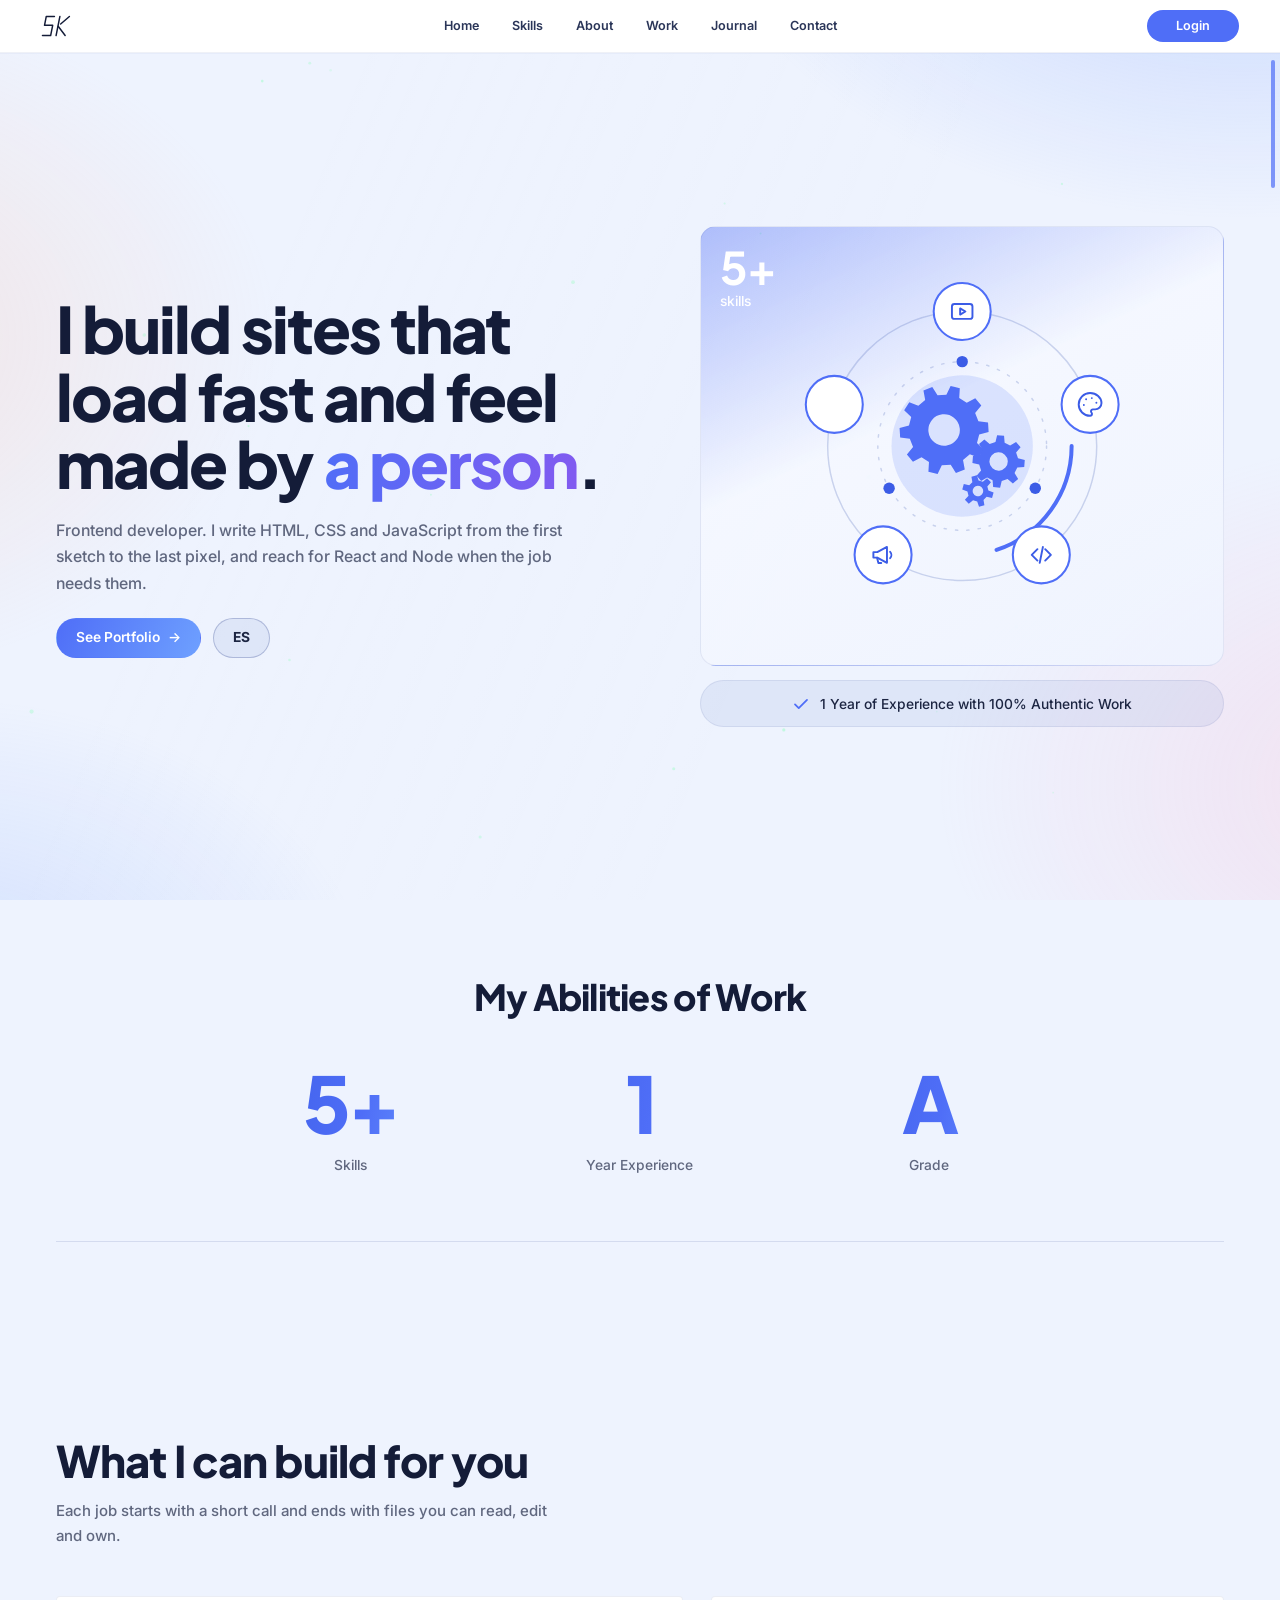
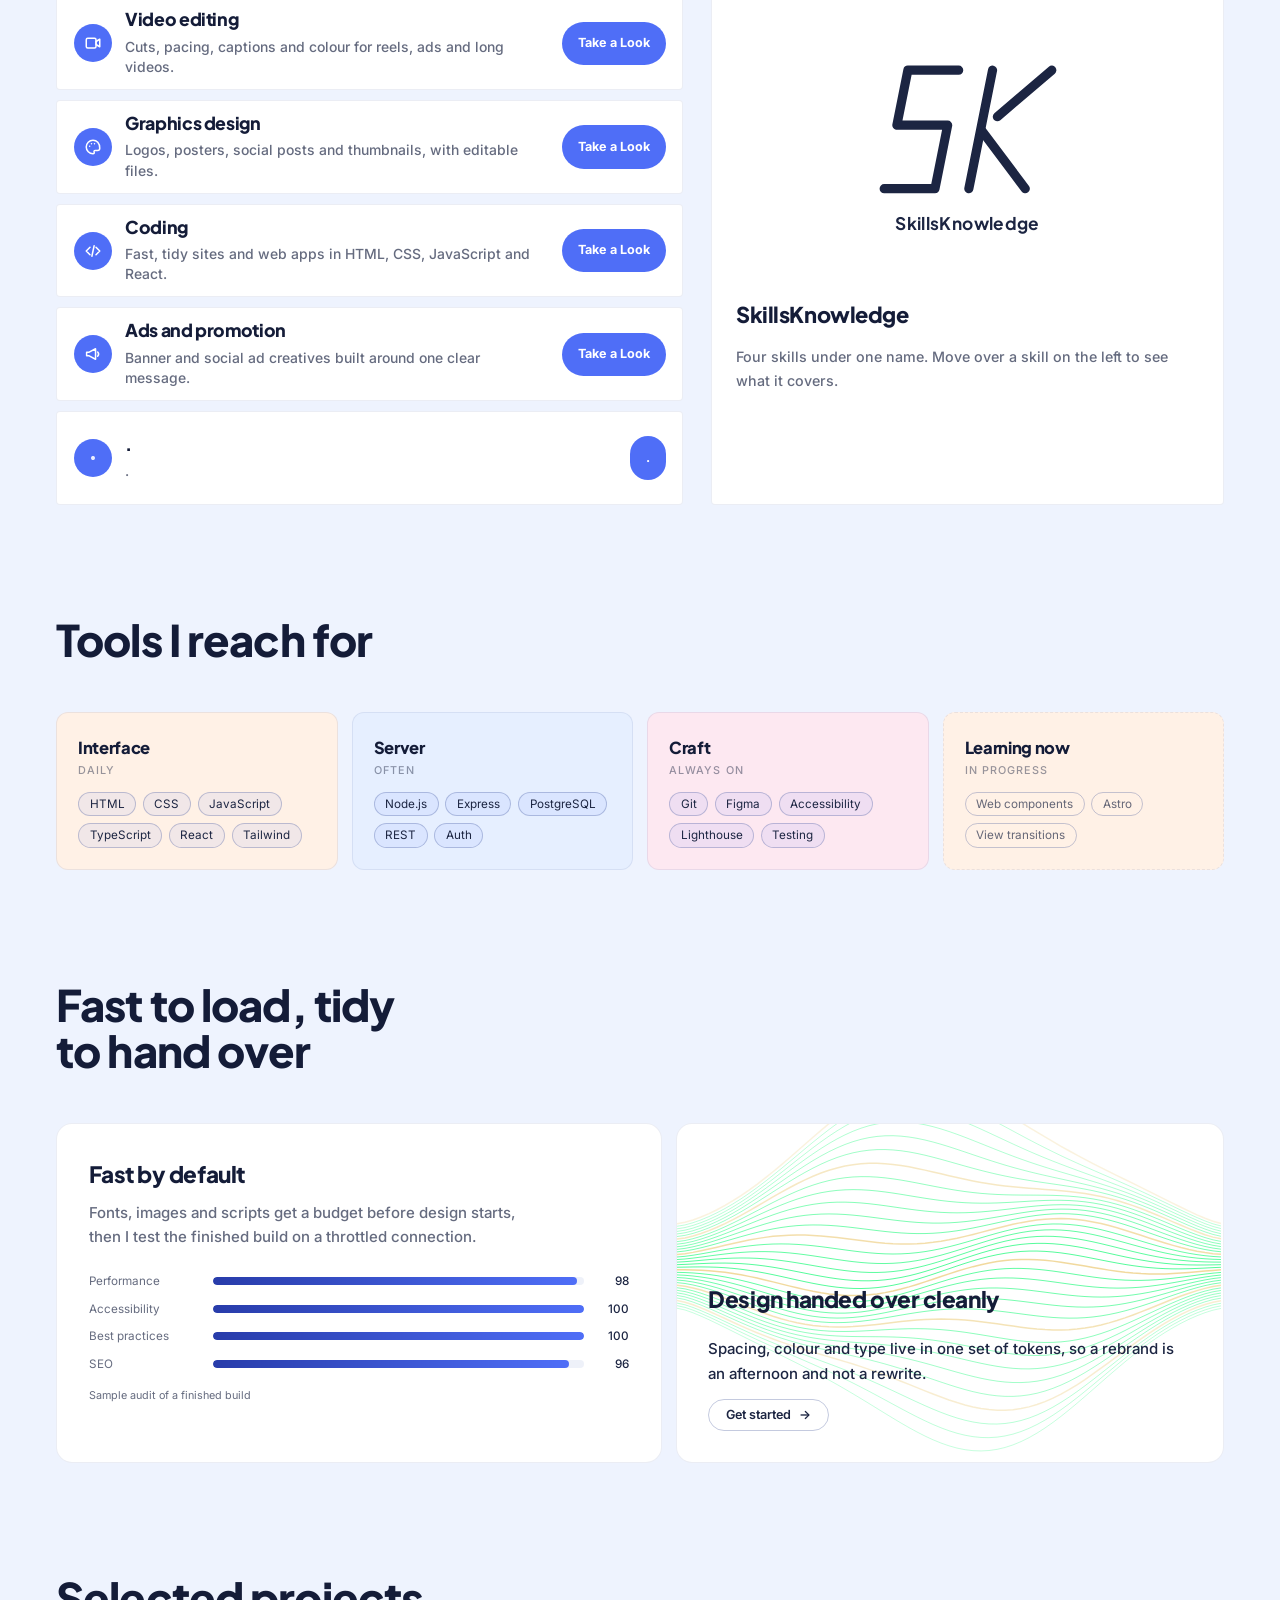
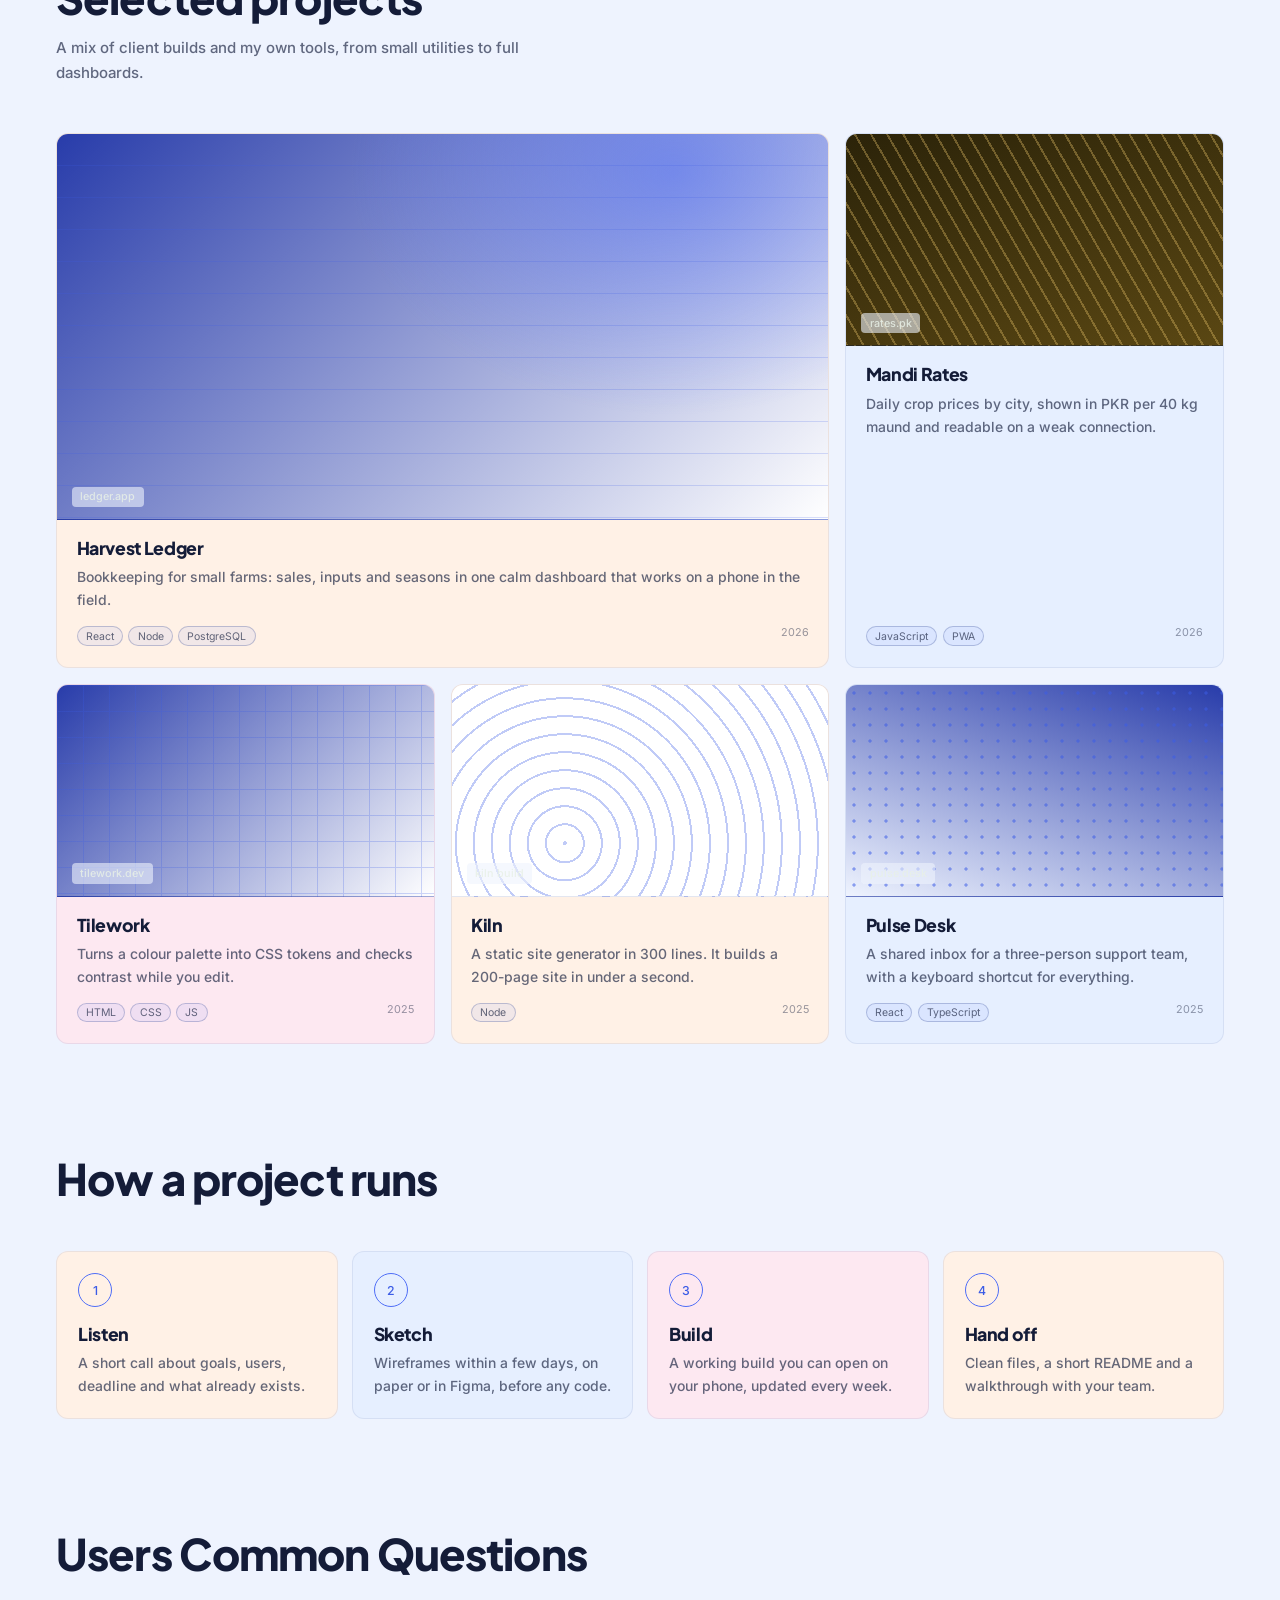
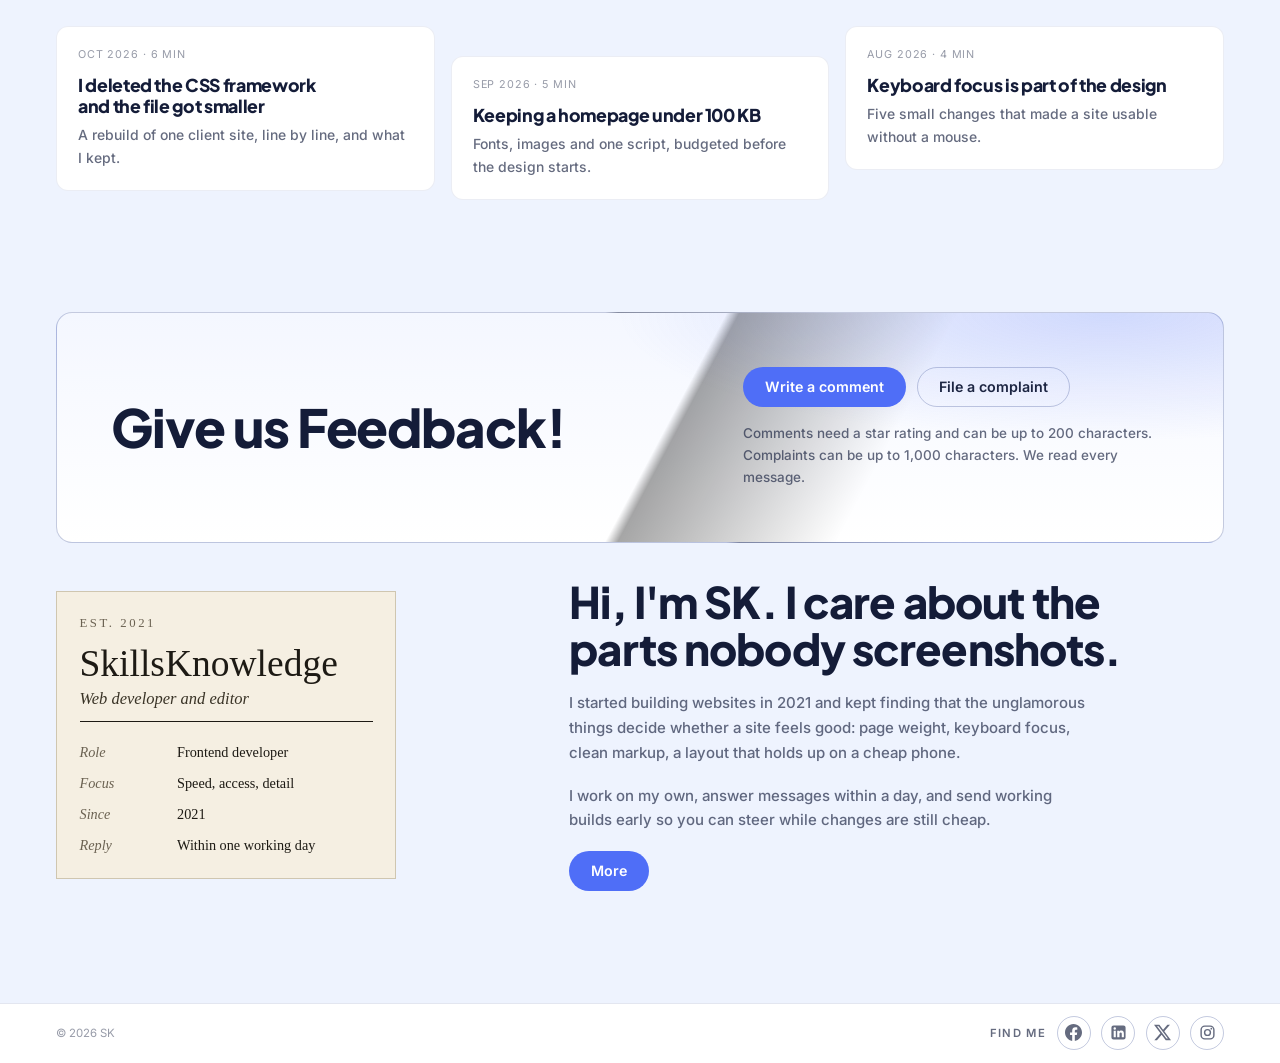
==== commit deac396e: "new" ====
--- a/index.html
+++ b/index.html
@@ -228,11 +228,11 @@
 <script src="sk-defaults.js" defer></script>
 <script src="sk-data.js" defer></script>
 <script src="script.js" defer></script>
-<script src="feedback.js?v=7" defer></script>
+<script src="feedback.js?v=8" defer></script>
 <script src="config.js" defer></script>
 <script src="track.js" defer></script>
 <script src="a11y.js" defer></script>
 <script src="welcome.js?v=7" defer></script>
-<script src="account.js?v=14" defer></script>
+<script src="account.js?v=15" defer></script>
 </body>
 </html>
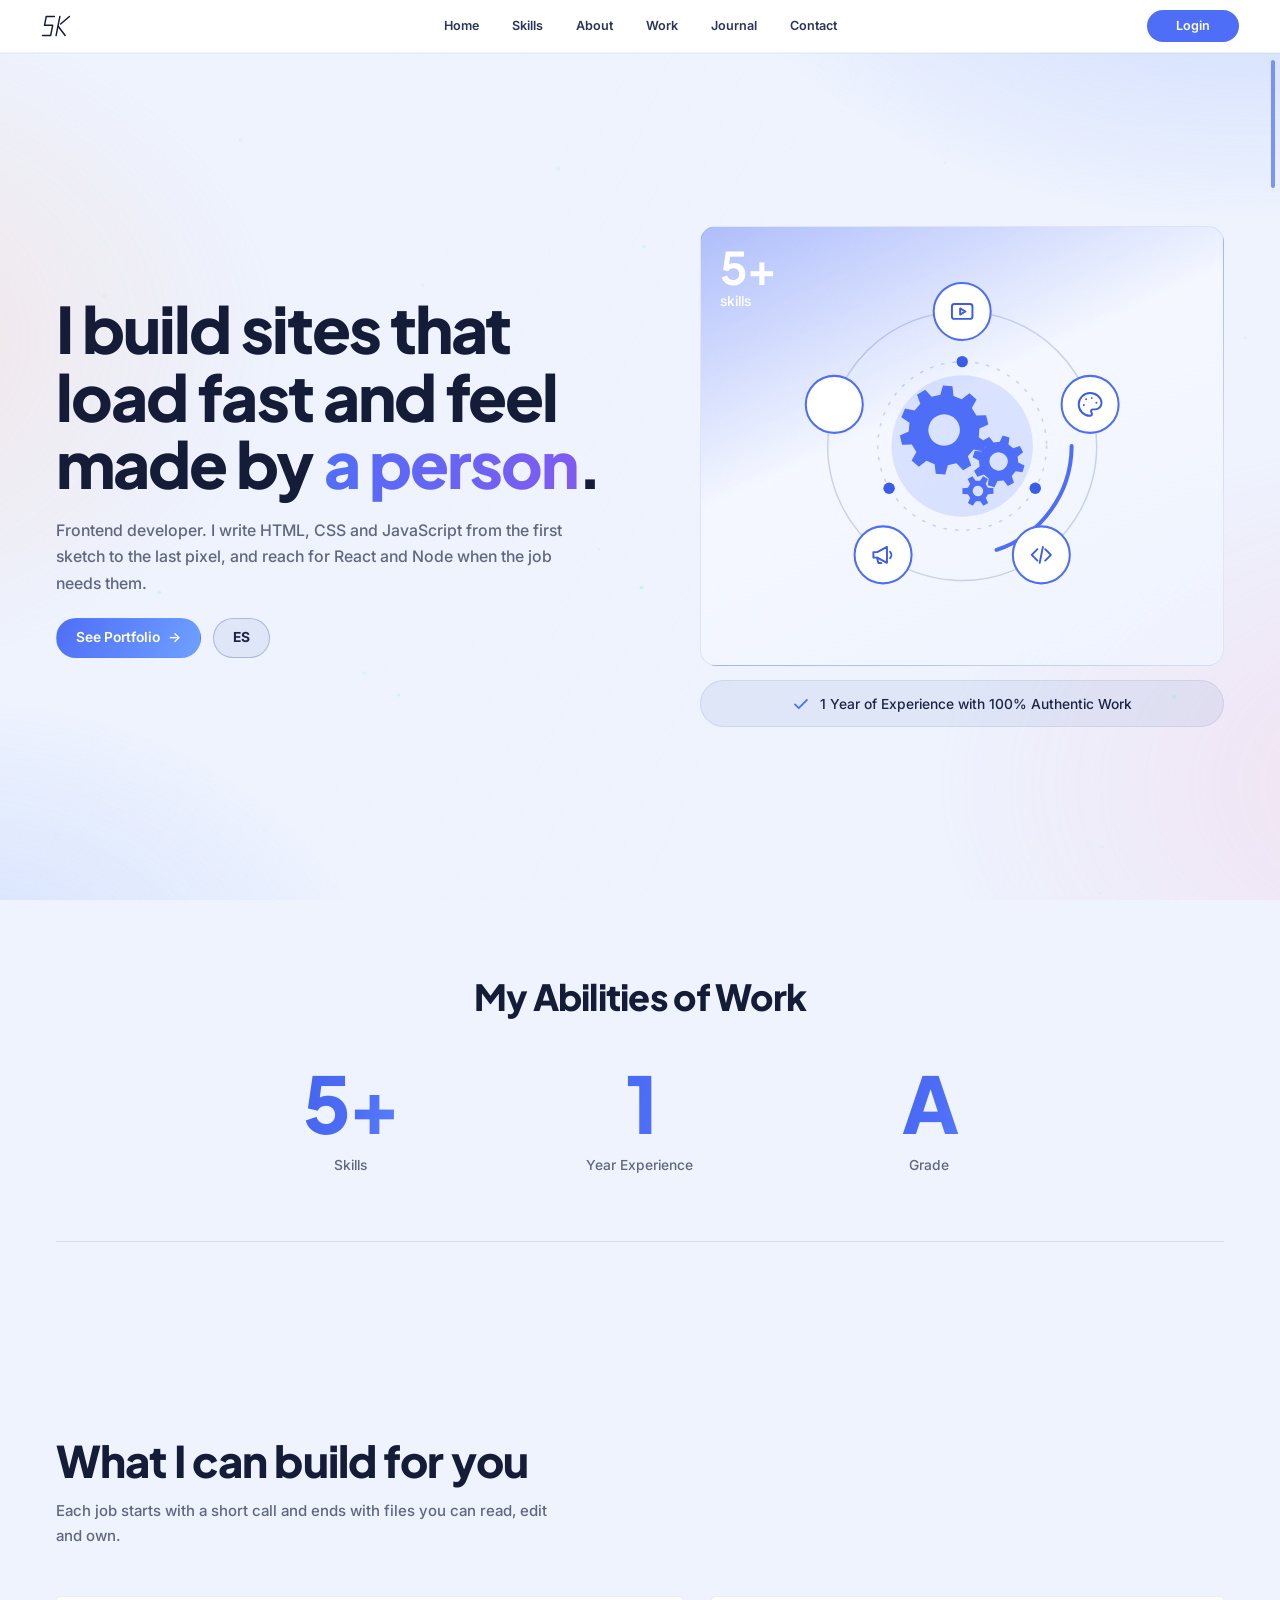
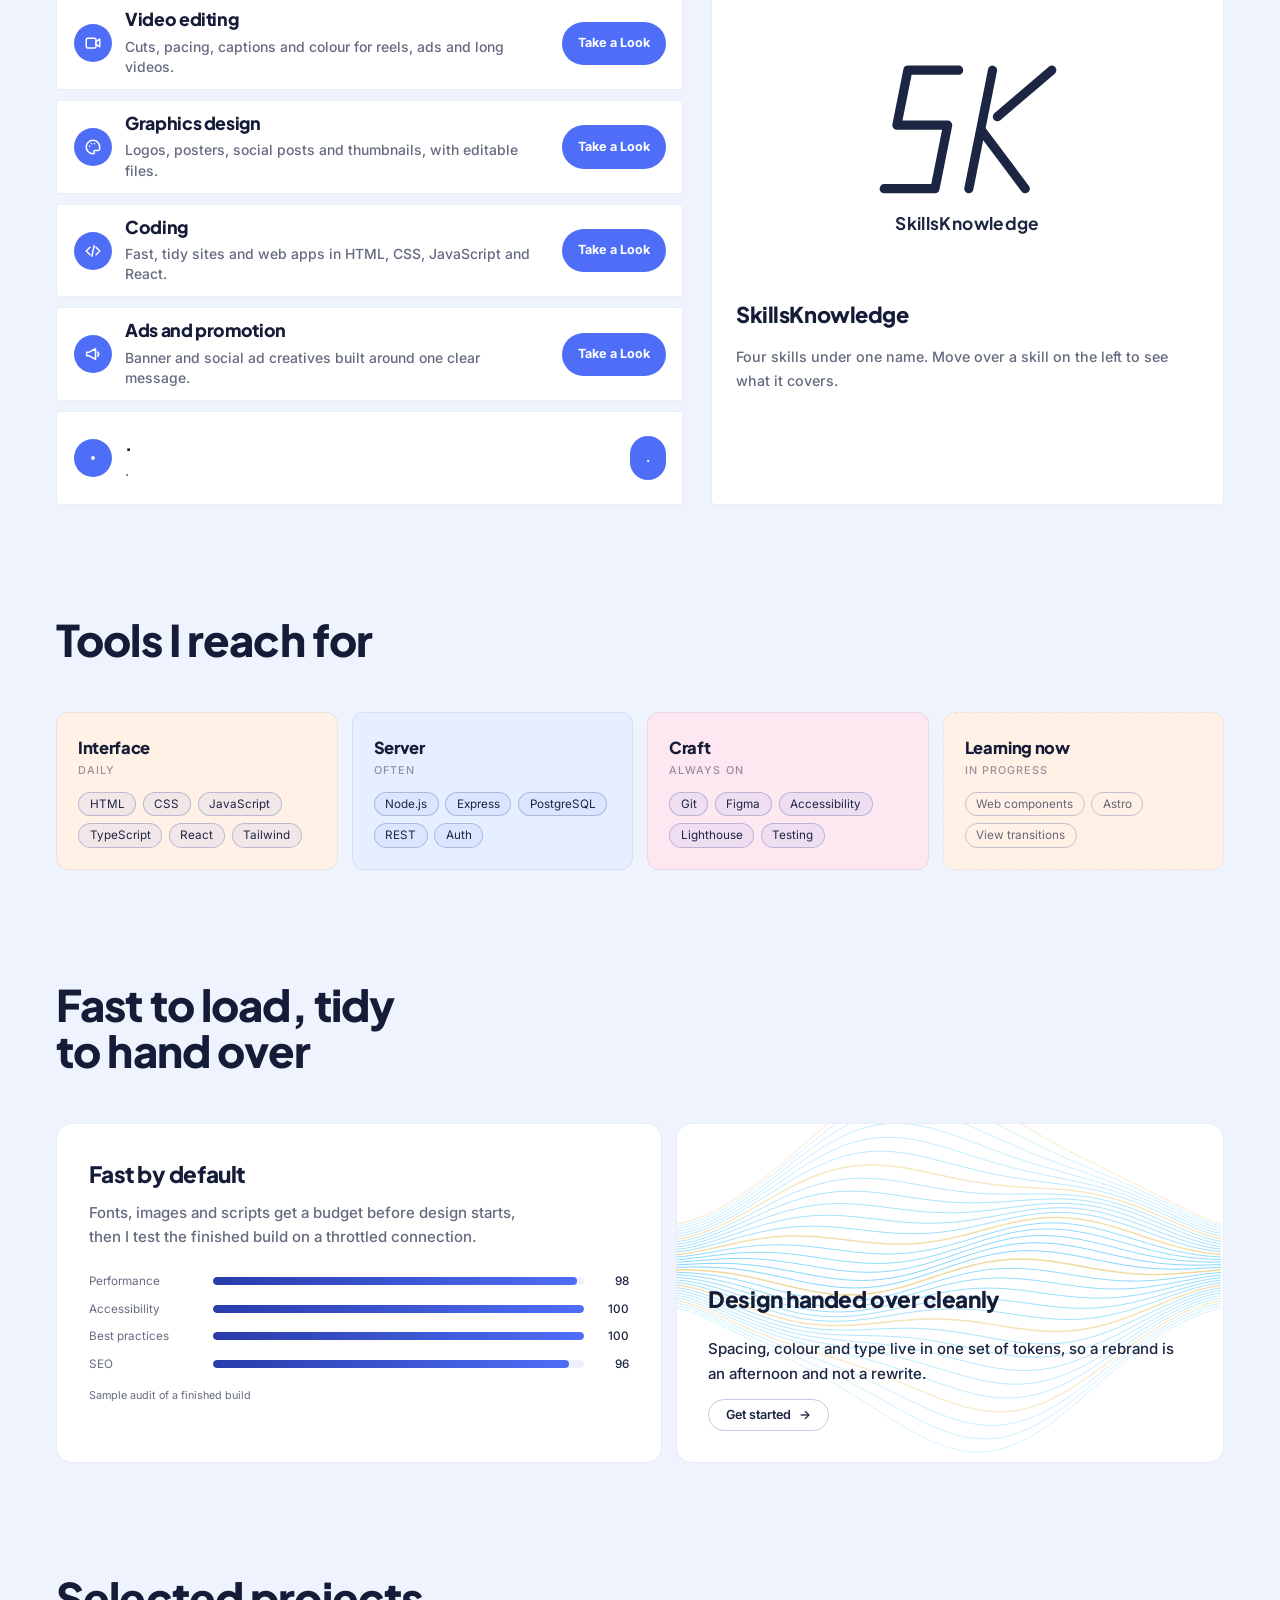
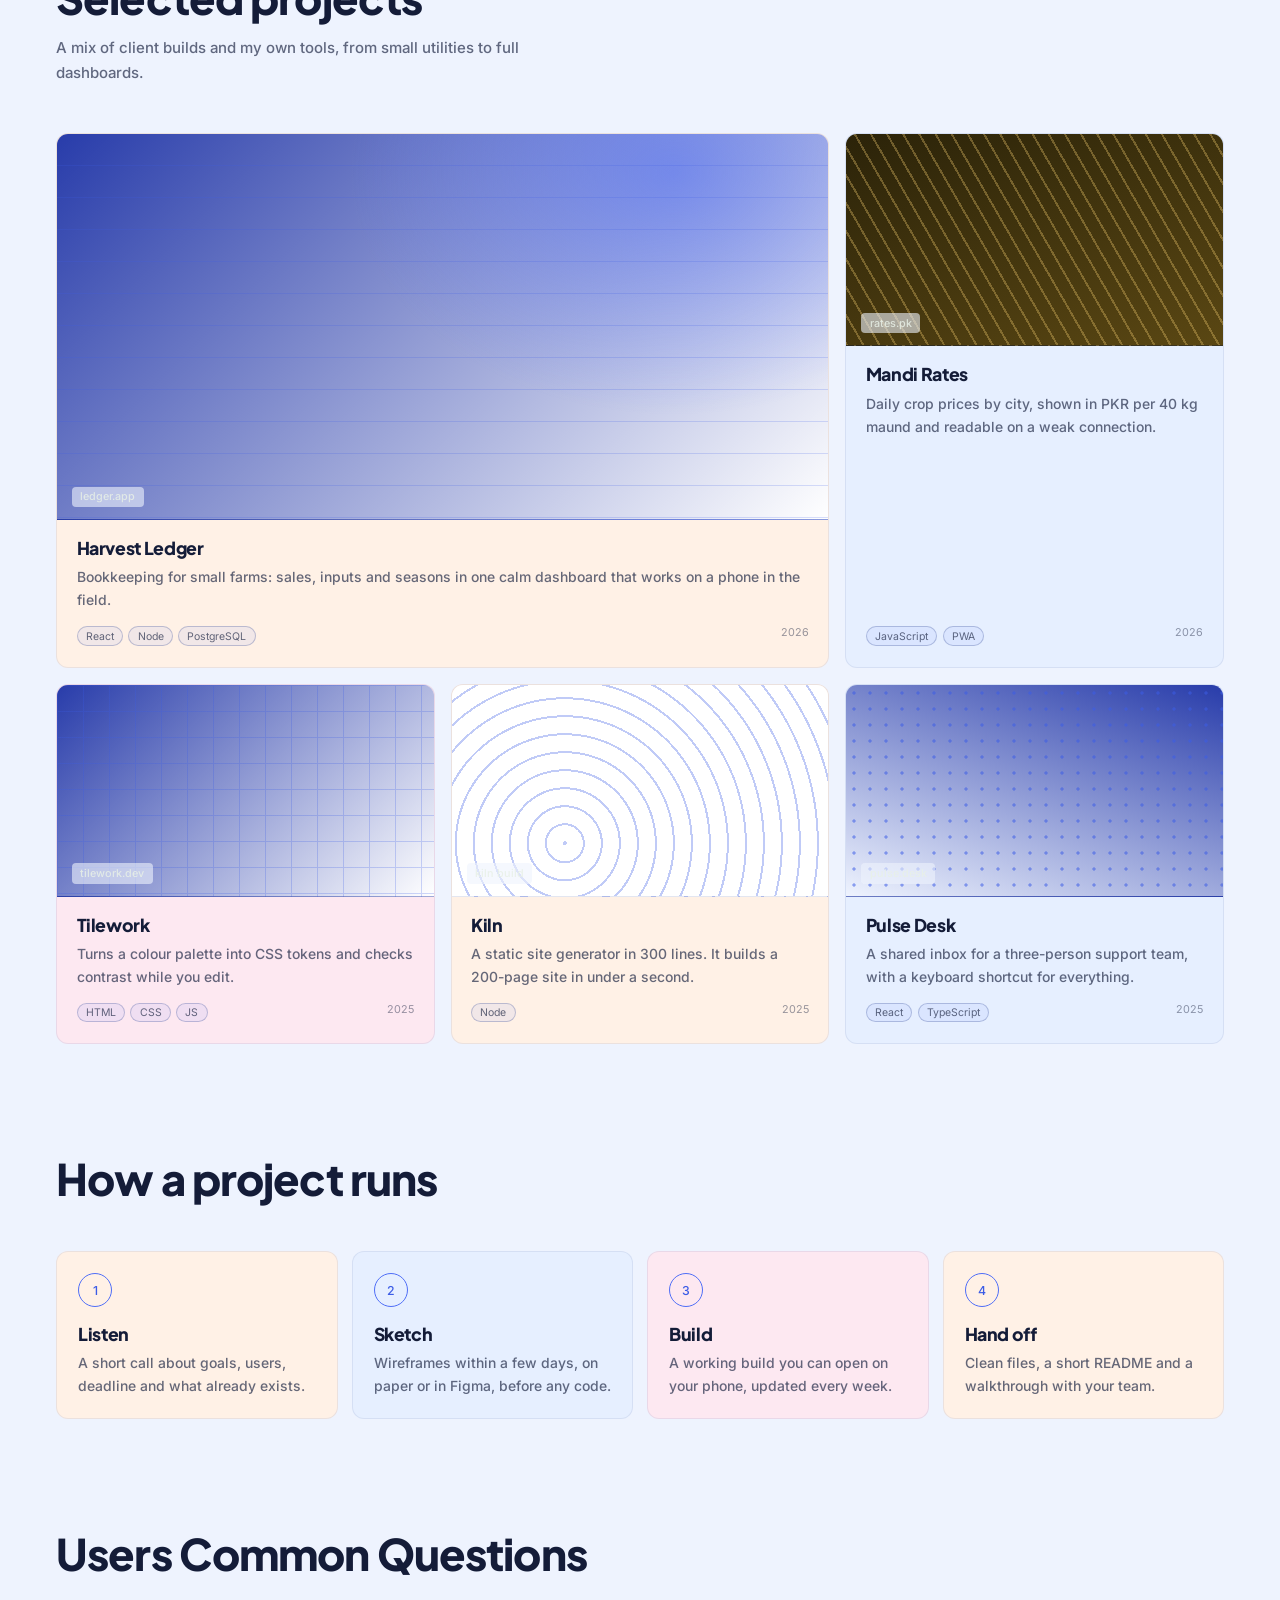
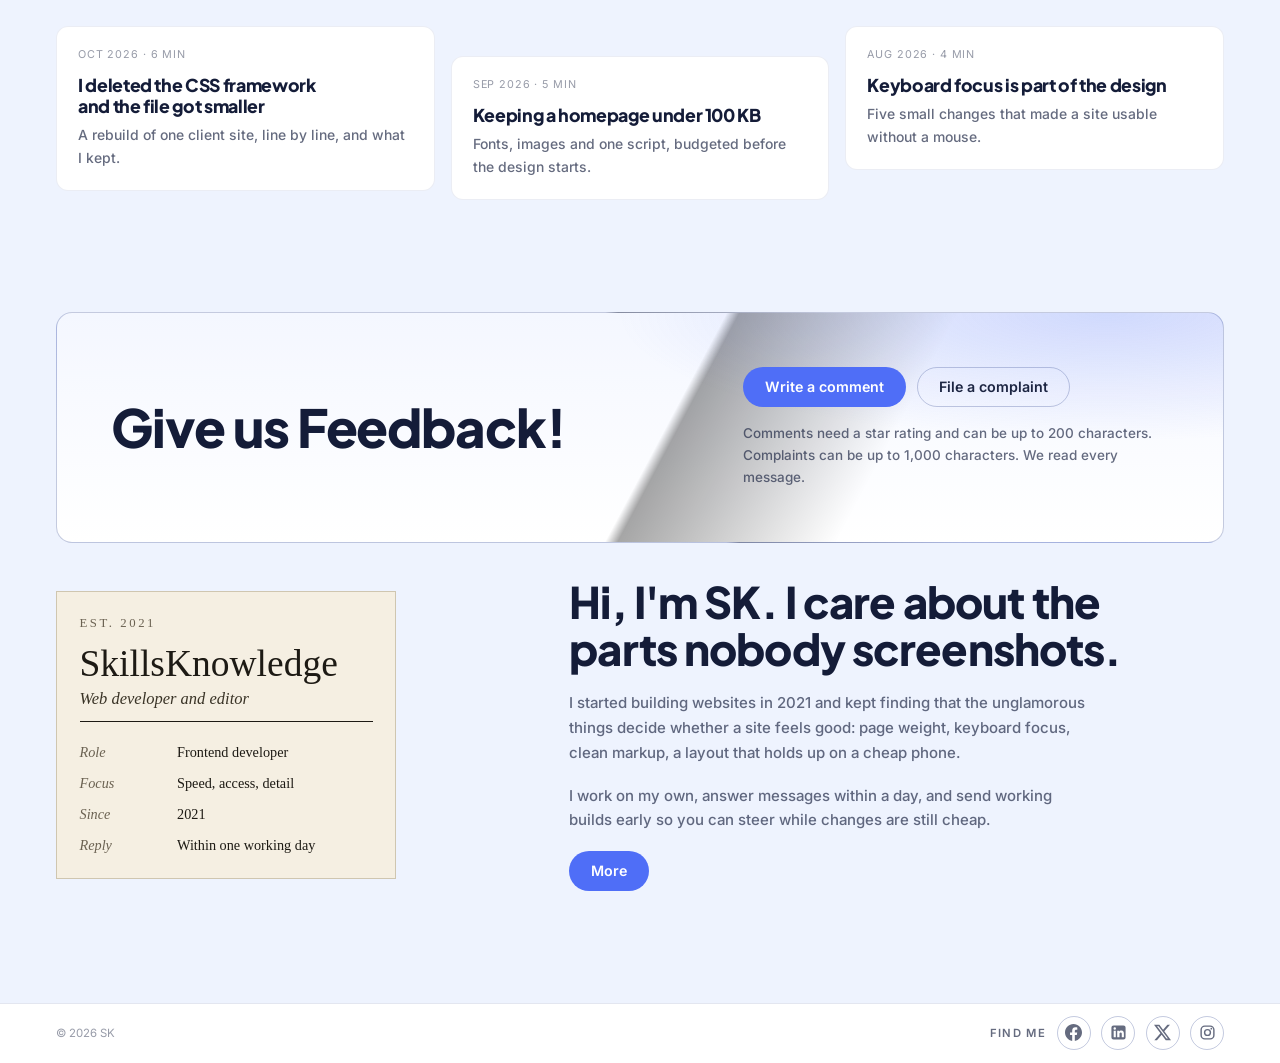
==== commit 00288654: "j" ====
--- a/index.html
+++ b/index.html
@@ -233,6 +233,6 @@
 <script src="track.js" defer></script>
 <script src="a11y.js" defer></script>
 <script src="welcome.js?v=7" defer></script>
-<script src="account.js?v=15" defer></script>
+<script src="account.js?v=16" defer></script>
 </body>
 </html>
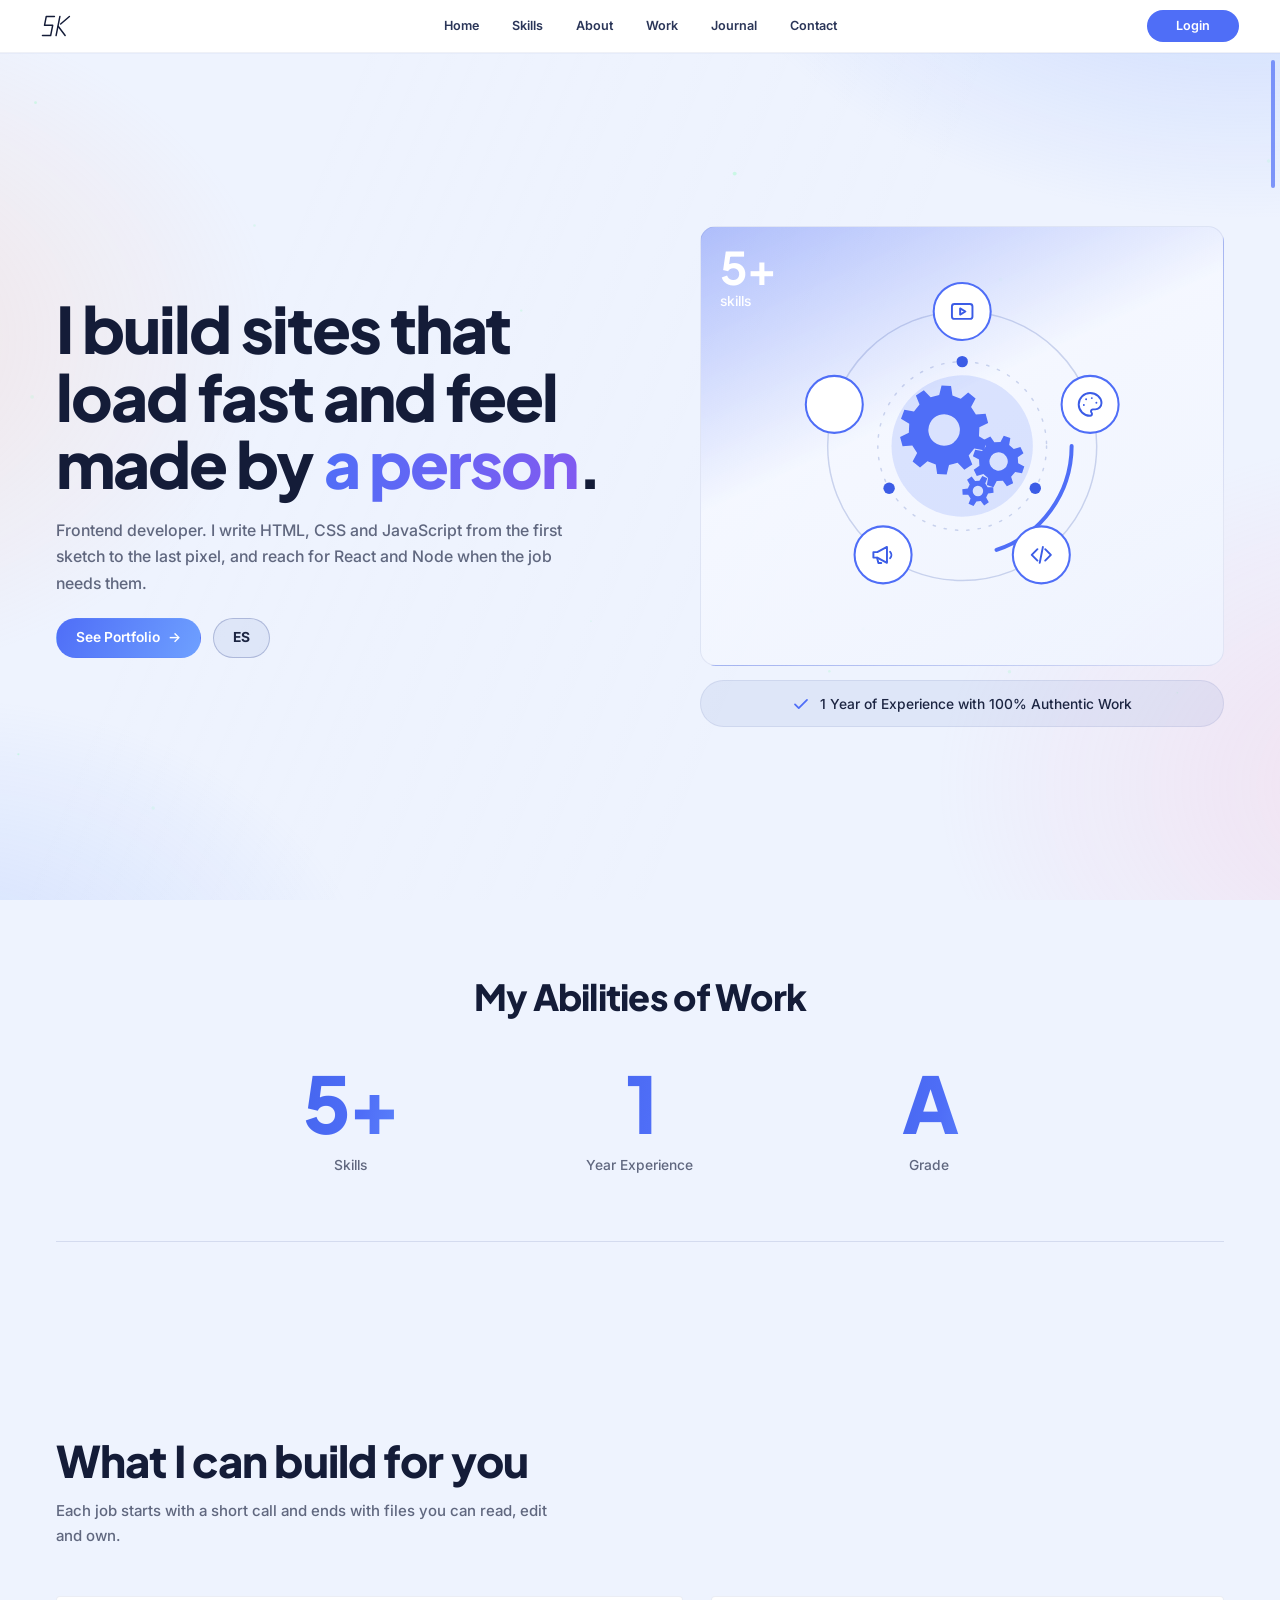
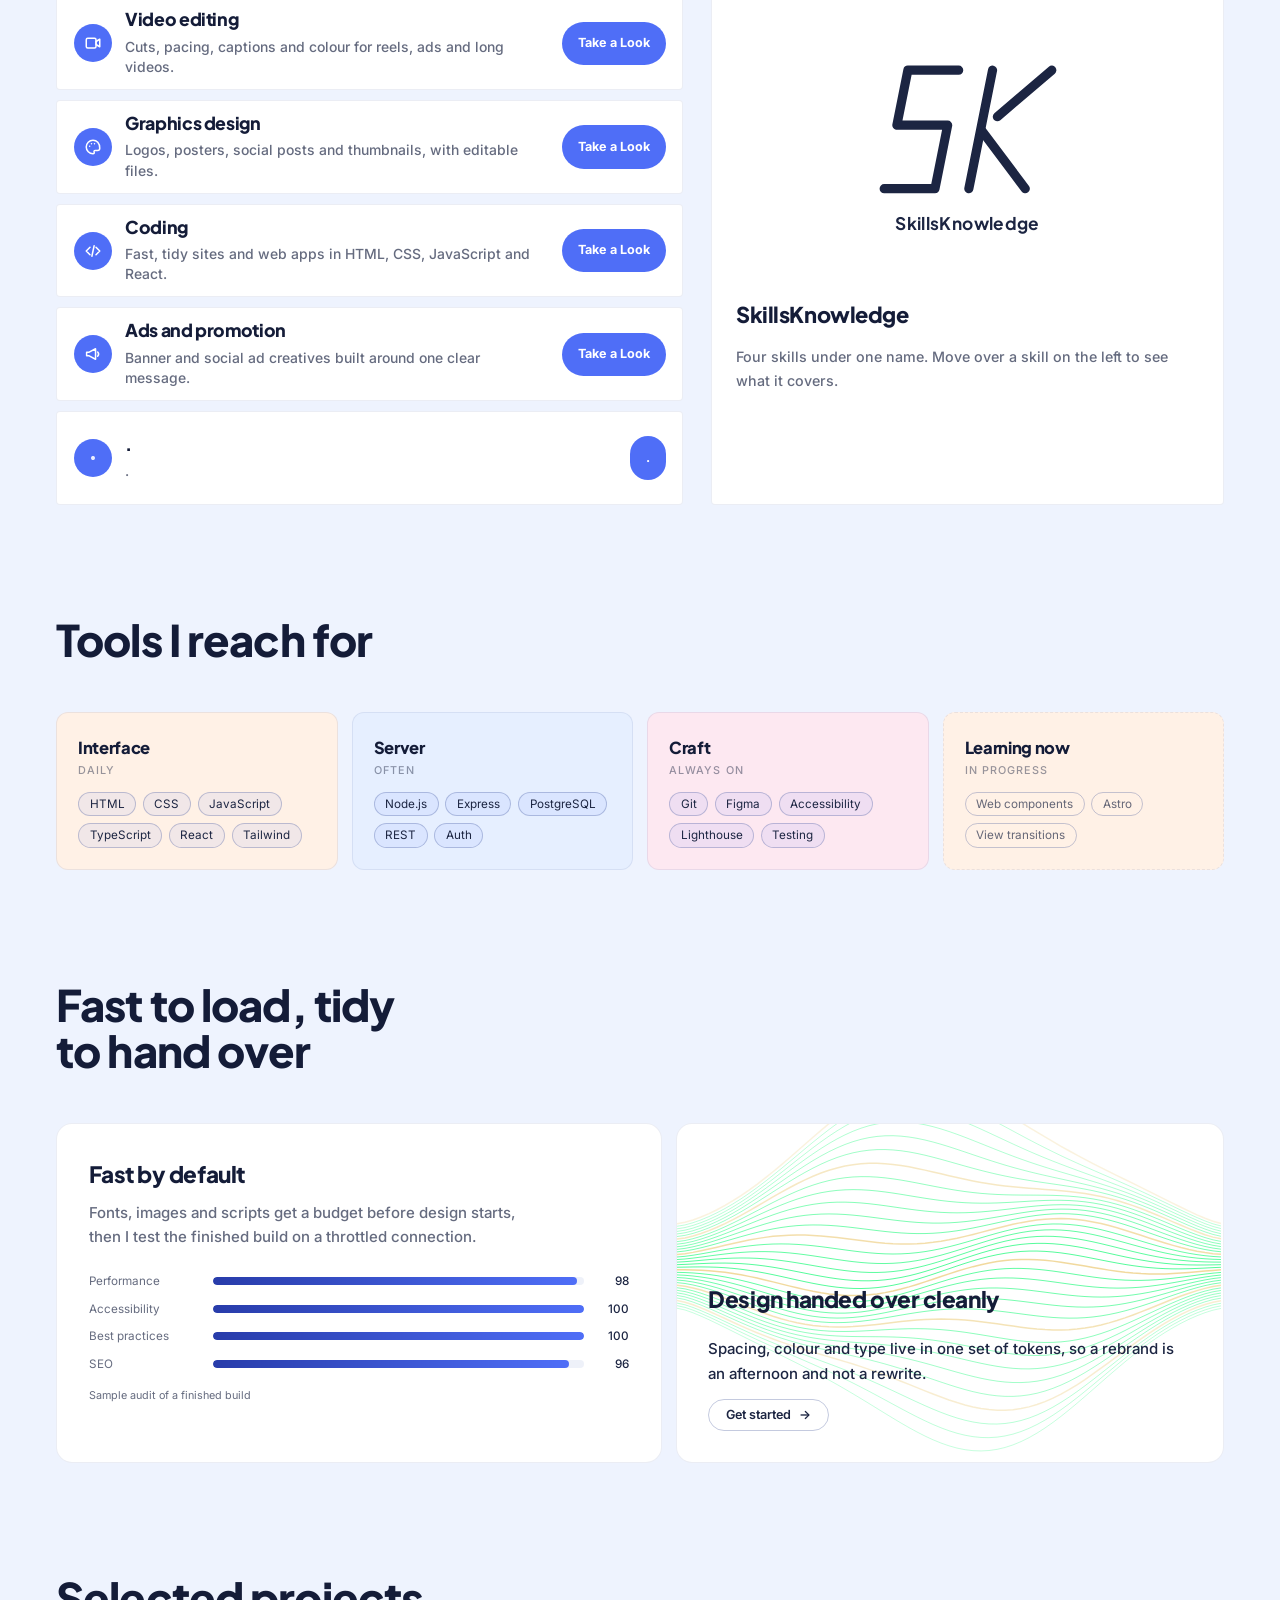
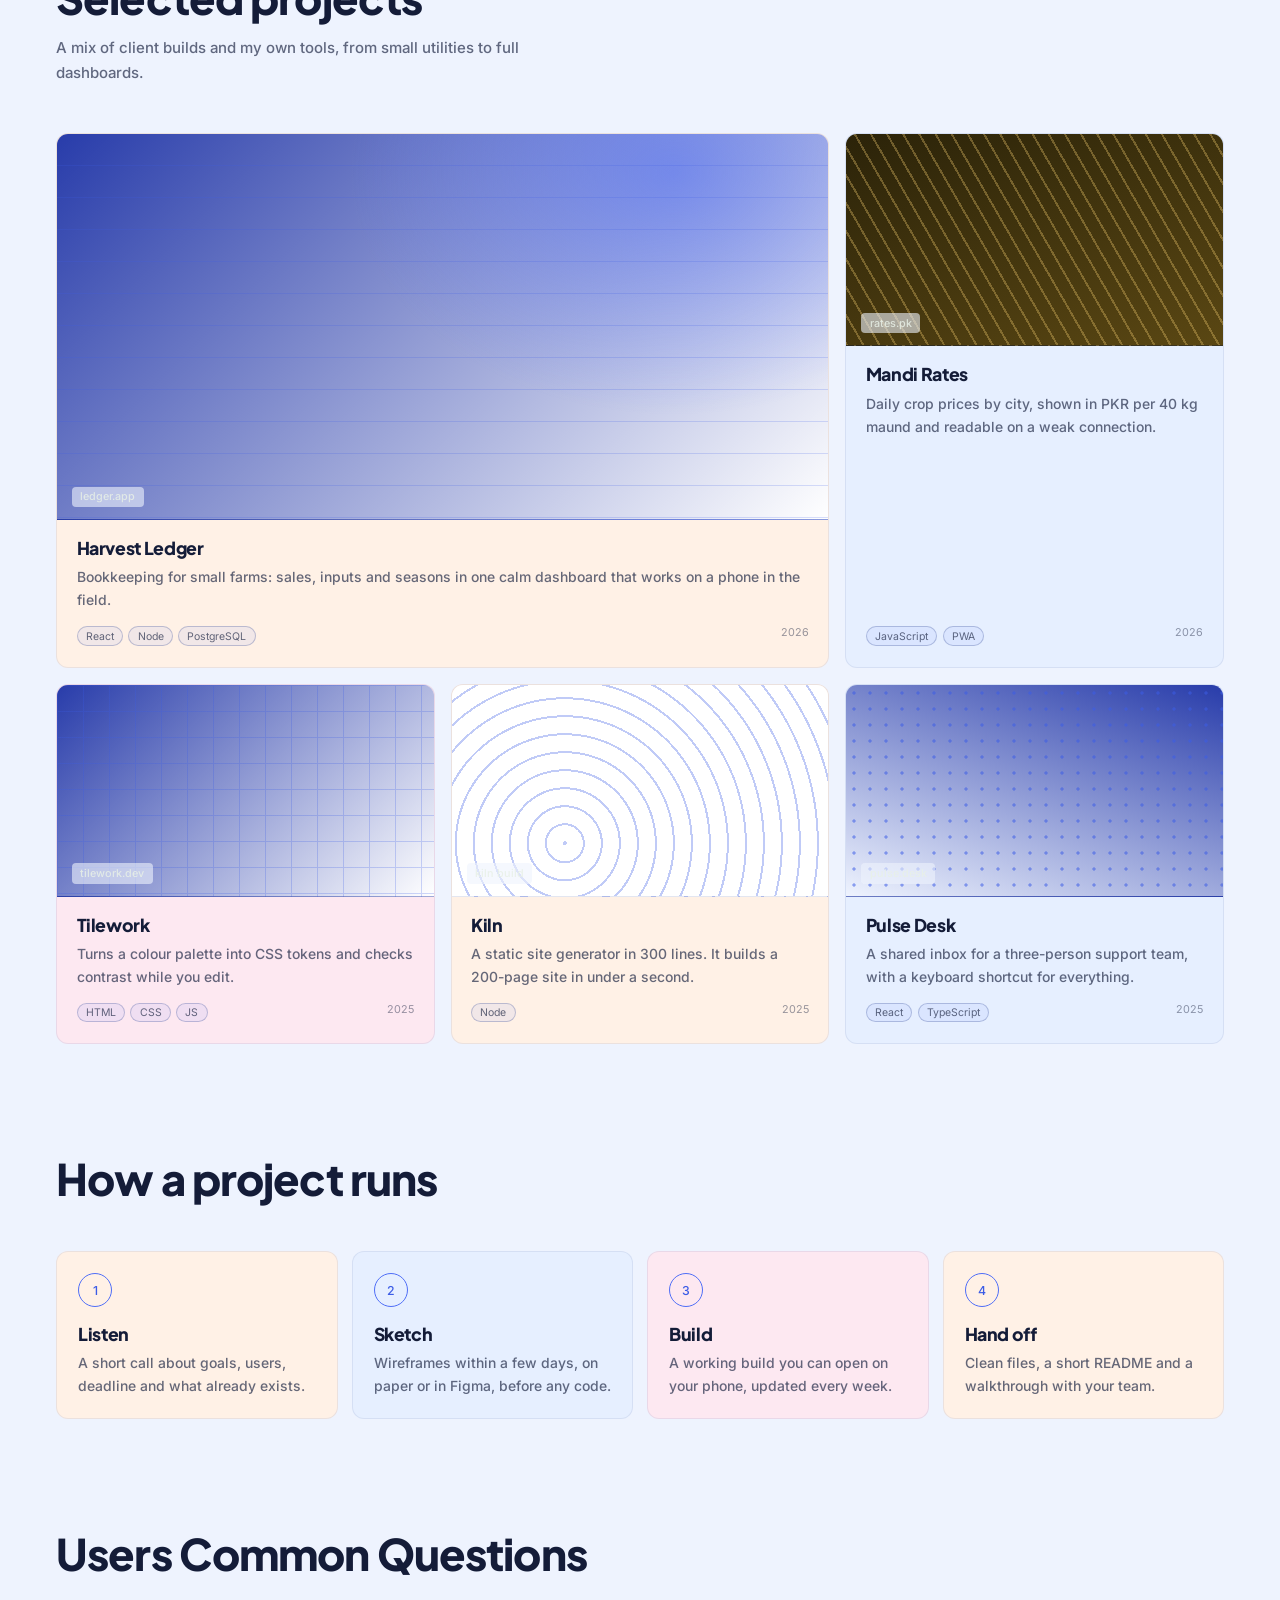
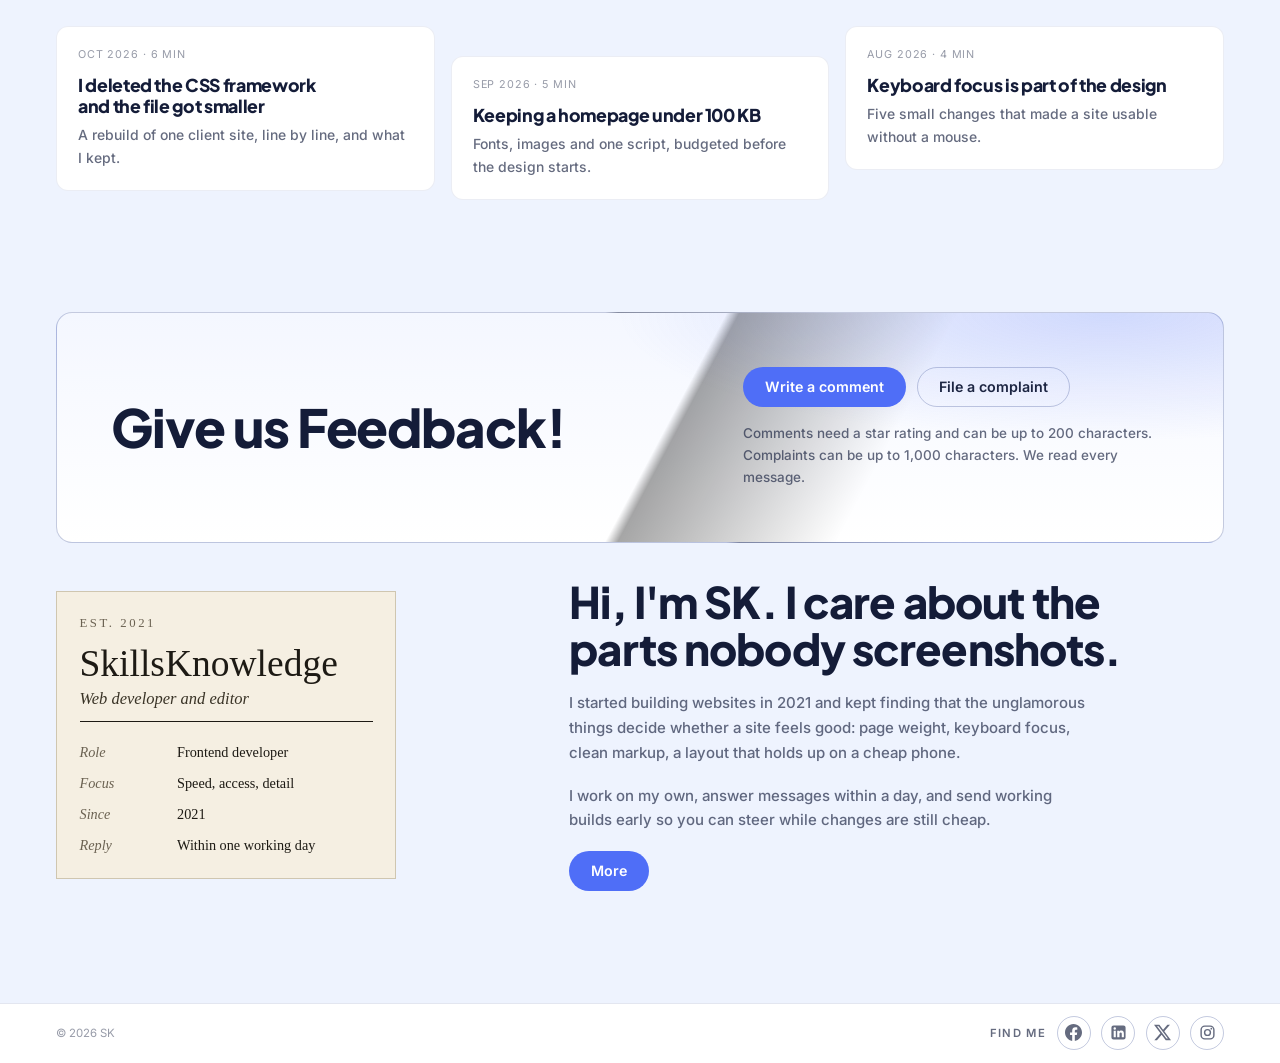
==== commit ca73c274: "mm" ====
--- a/index.html
+++ b/index.html
@@ -233,6 +233,6 @@
 <script src="track.js" defer></script>
 <script src="a11y.js" defer></script>
 <script src="welcome.js?v=7" defer></script>
-<script src="account.js?v=16" defer></script>
+<script src="account.js?v=17" defer></script>
 </body>
 </html>
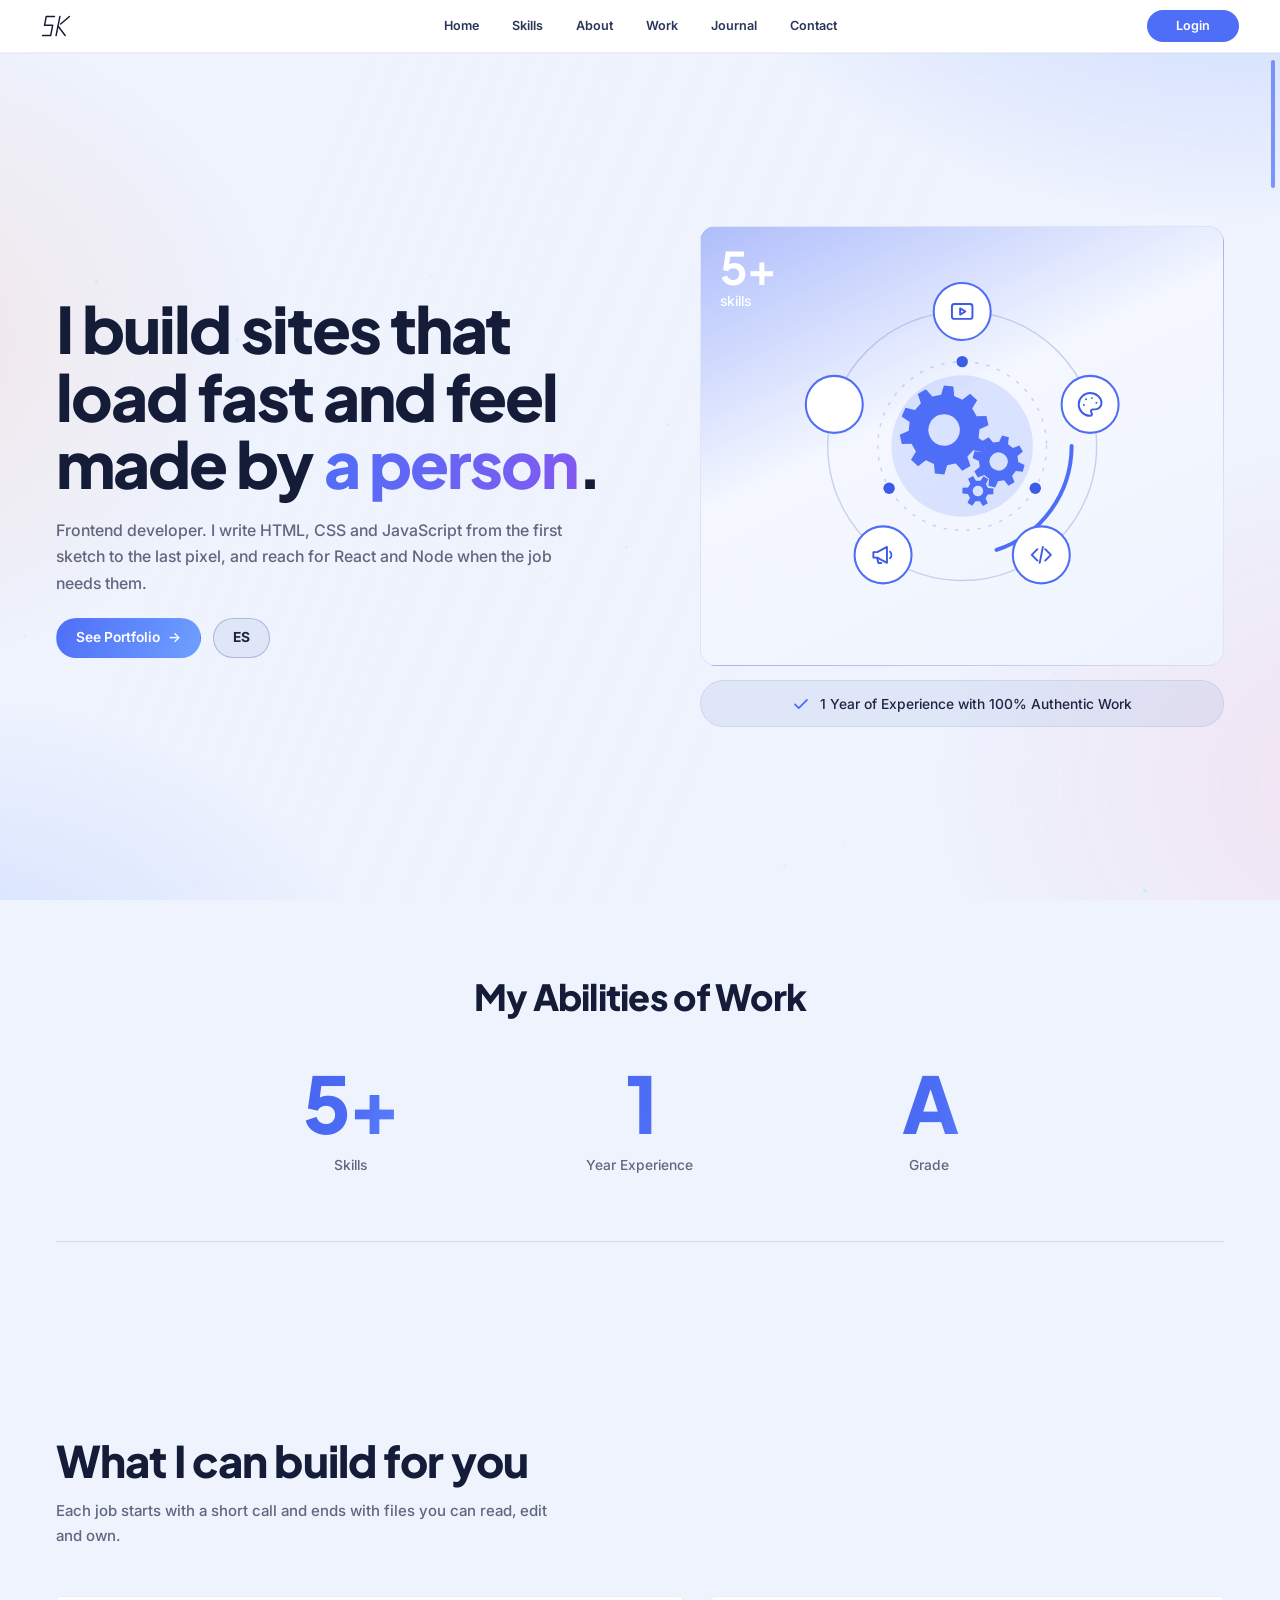
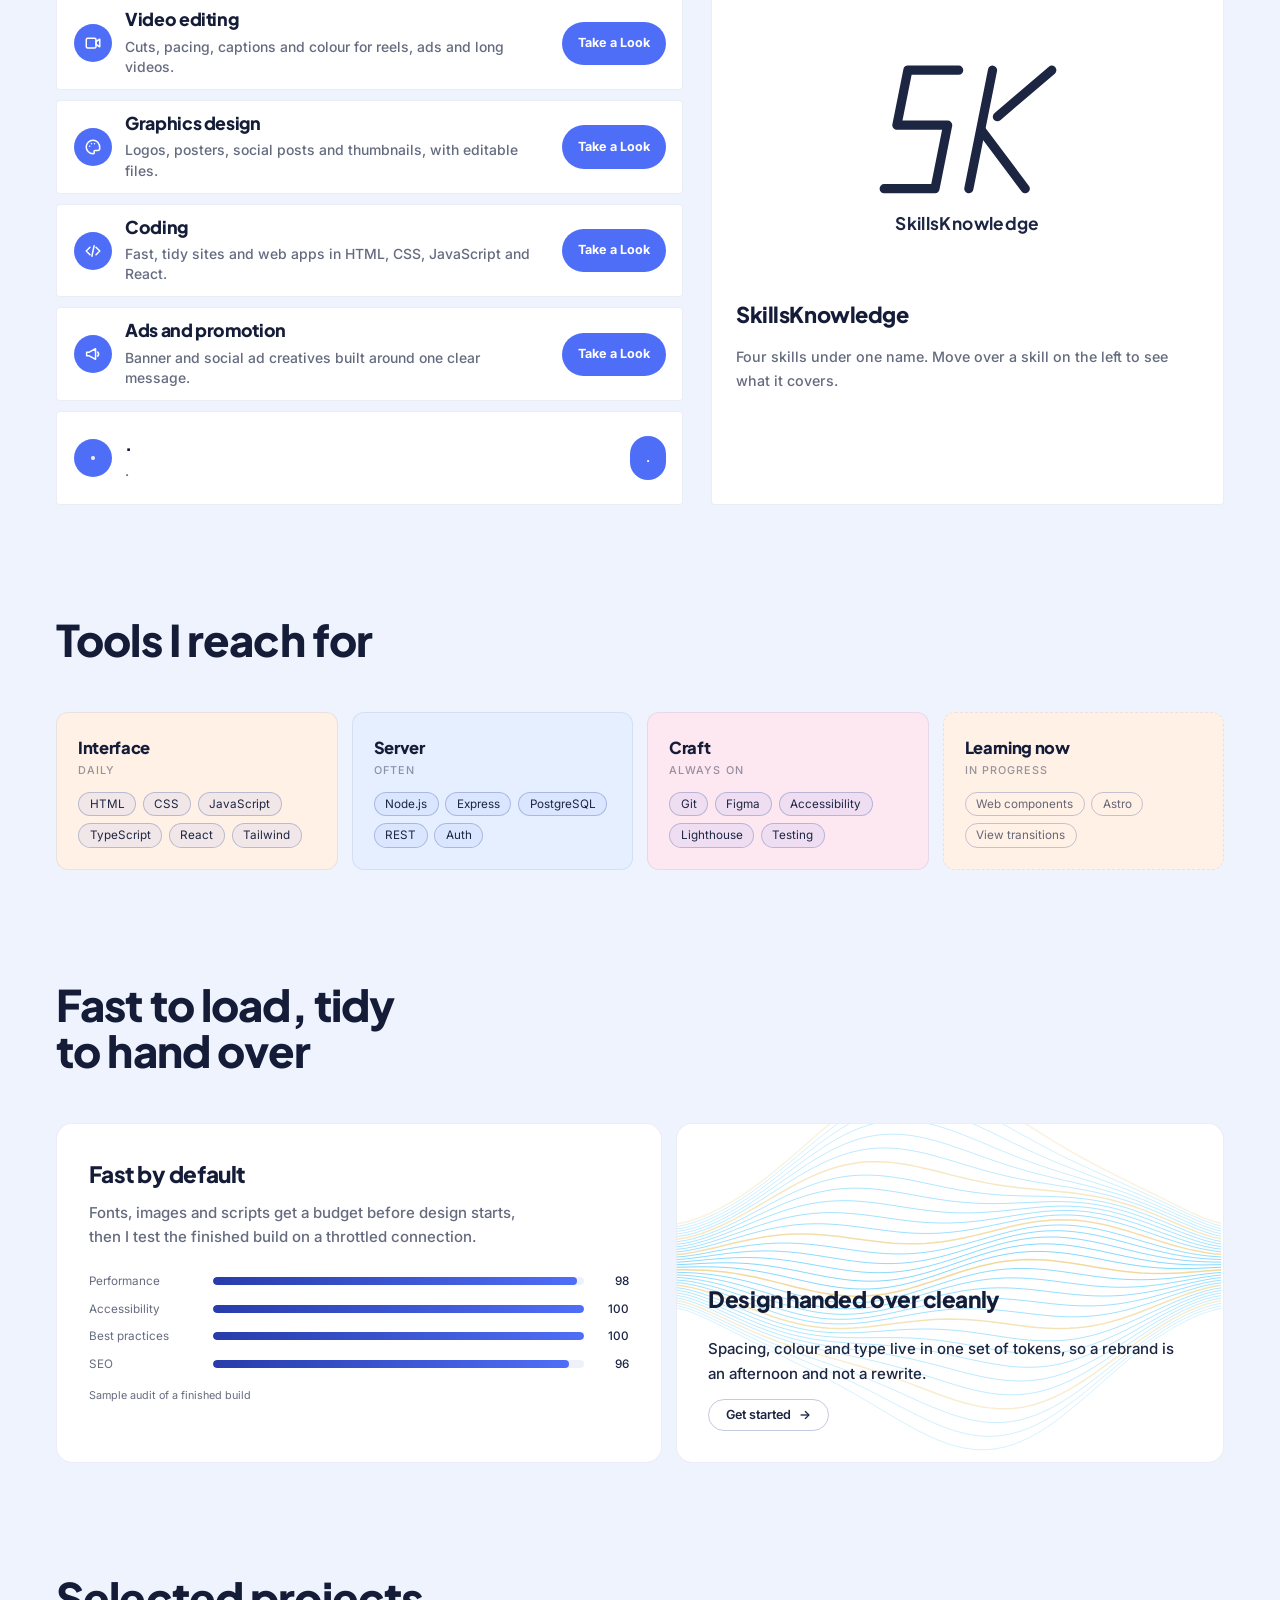
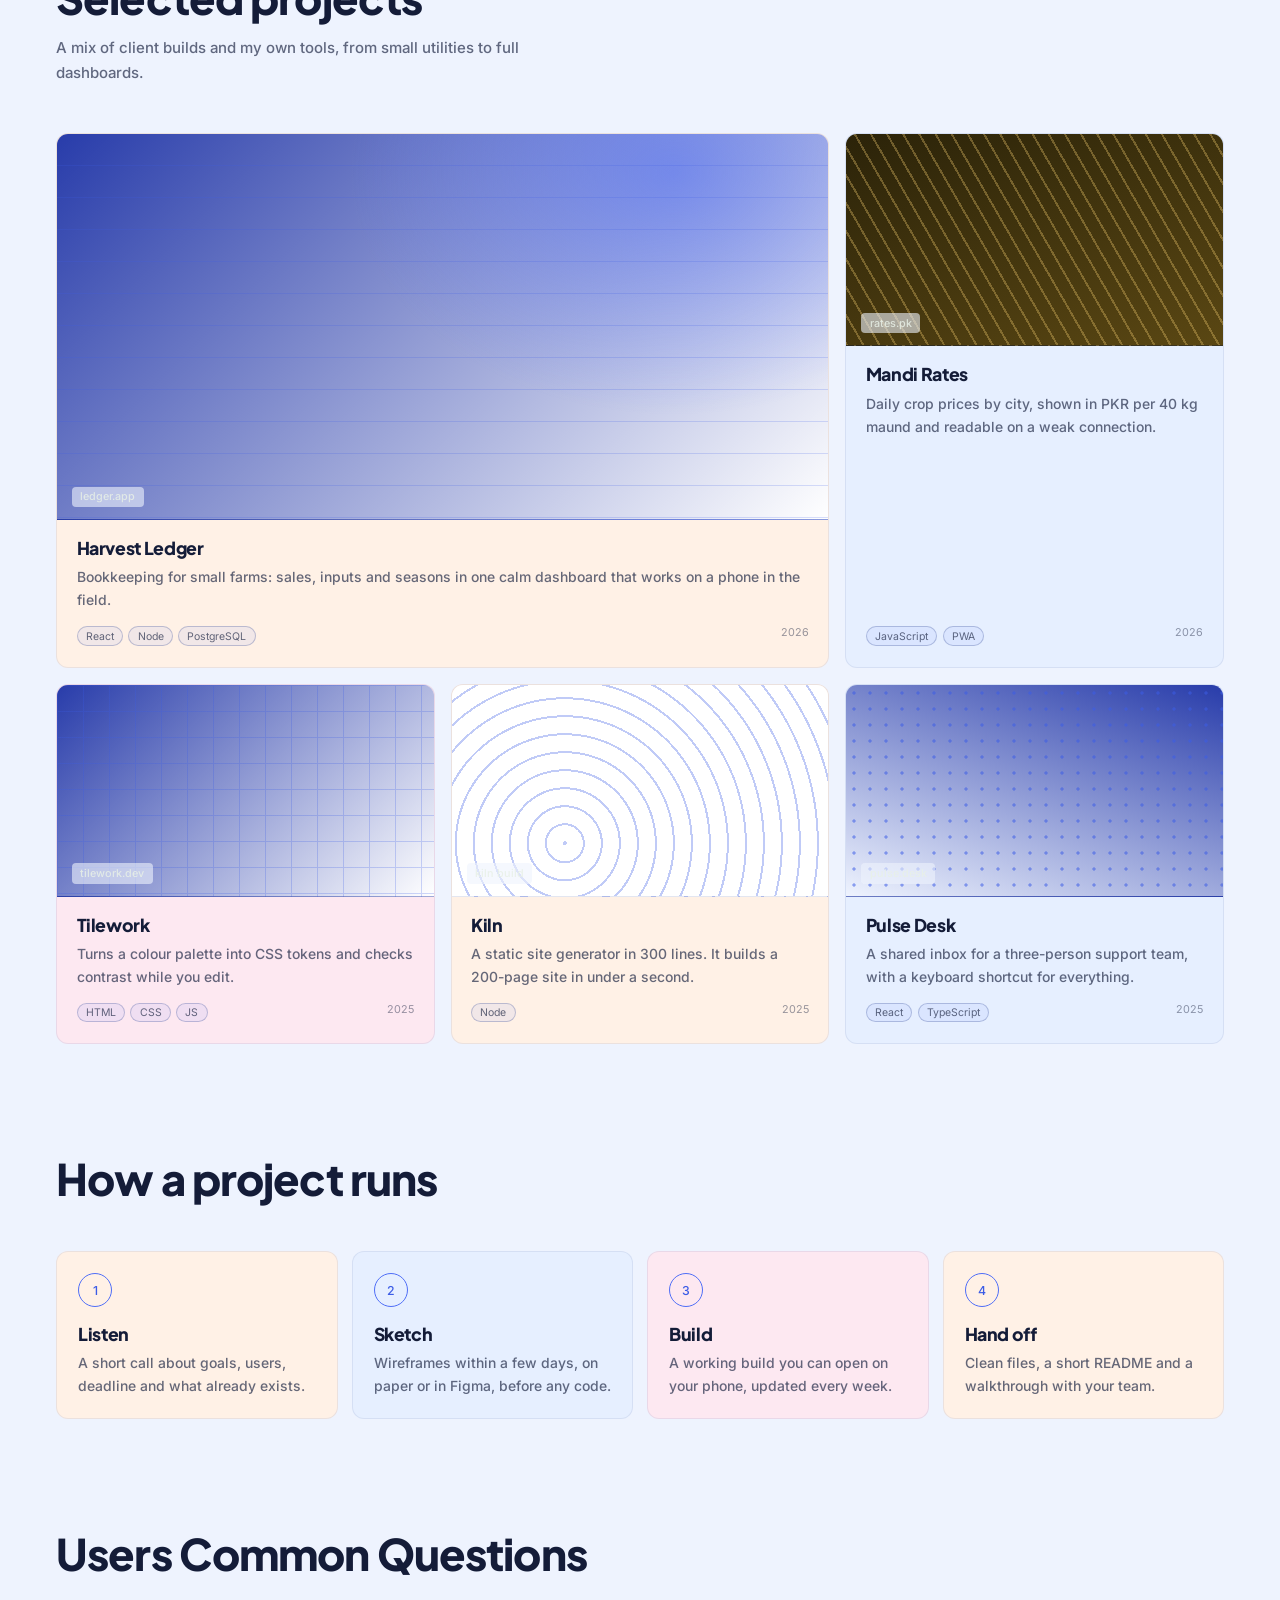
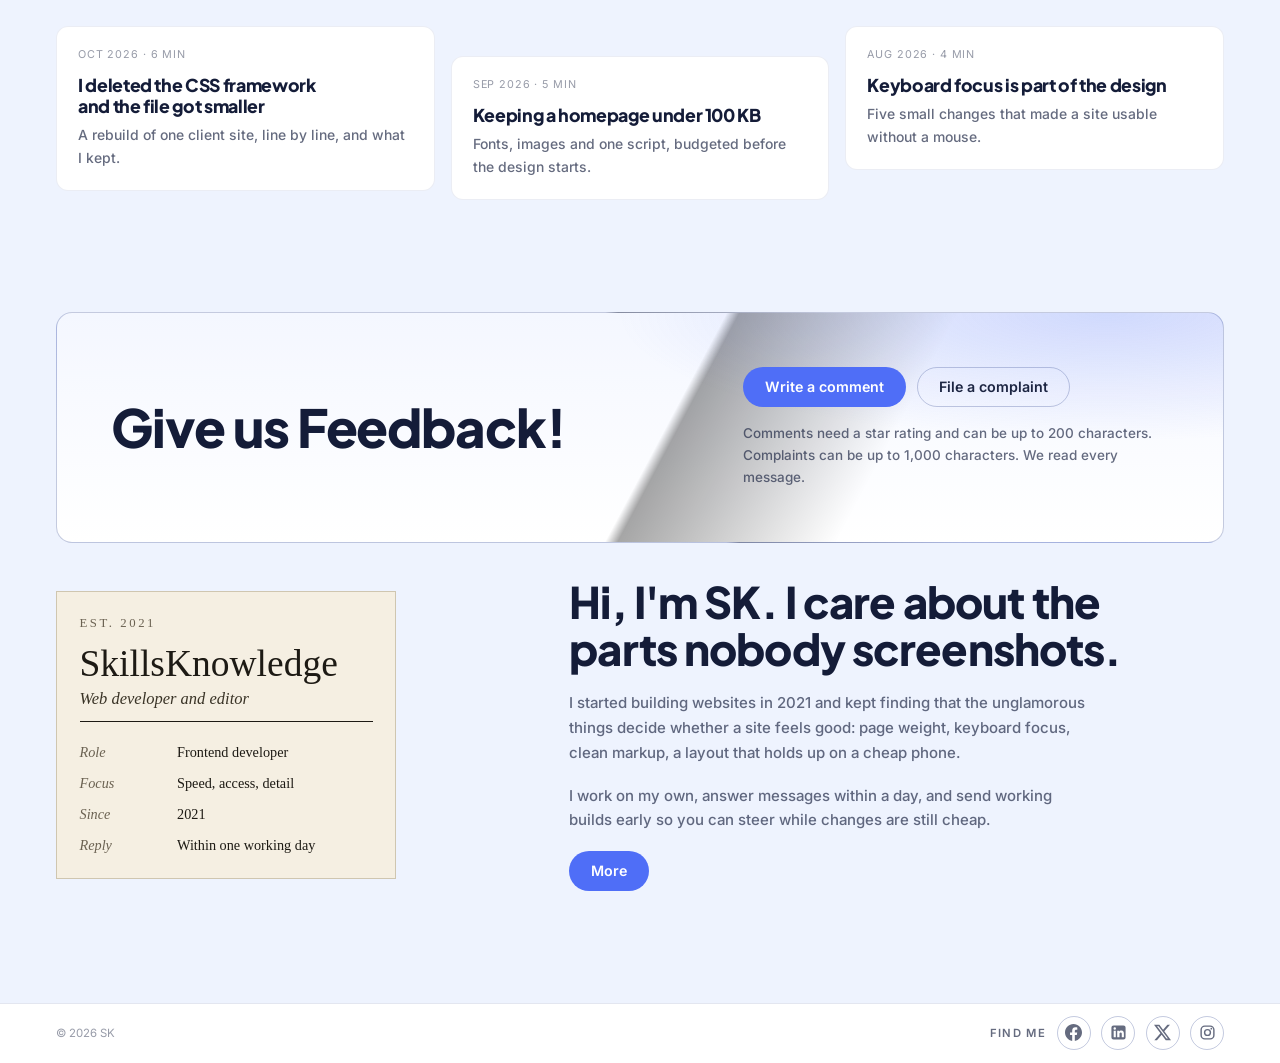
==== commit 280b59e9: "v" ====
--- a/index.html
+++ b/index.html
@@ -233,6 +233,6 @@
 <script src="track.js" defer></script>
 <script src="a11y.js" defer></script>
 <script src="welcome.js?v=7" defer></script>
-<script src="account.js?v=17" defer></script>
+<script src="account.js?v=18" defer></script>
 </body>
 </html>
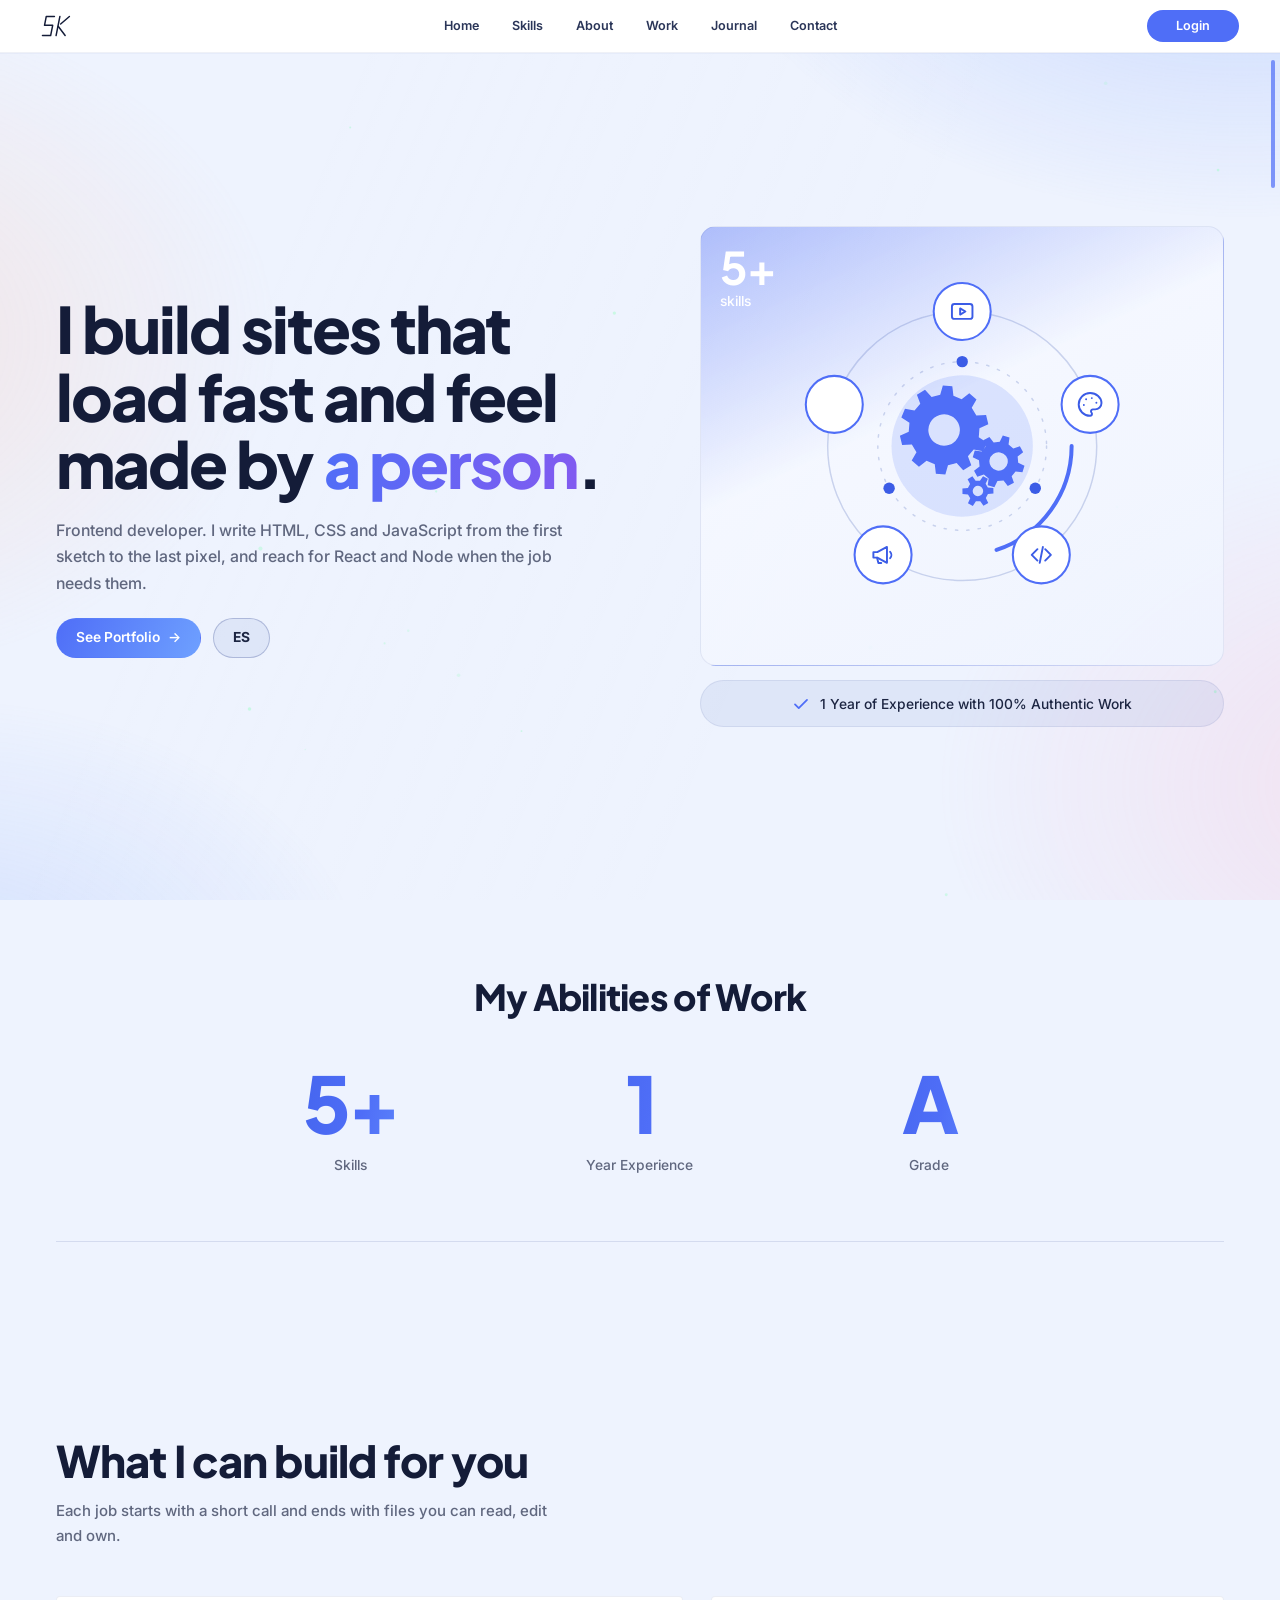
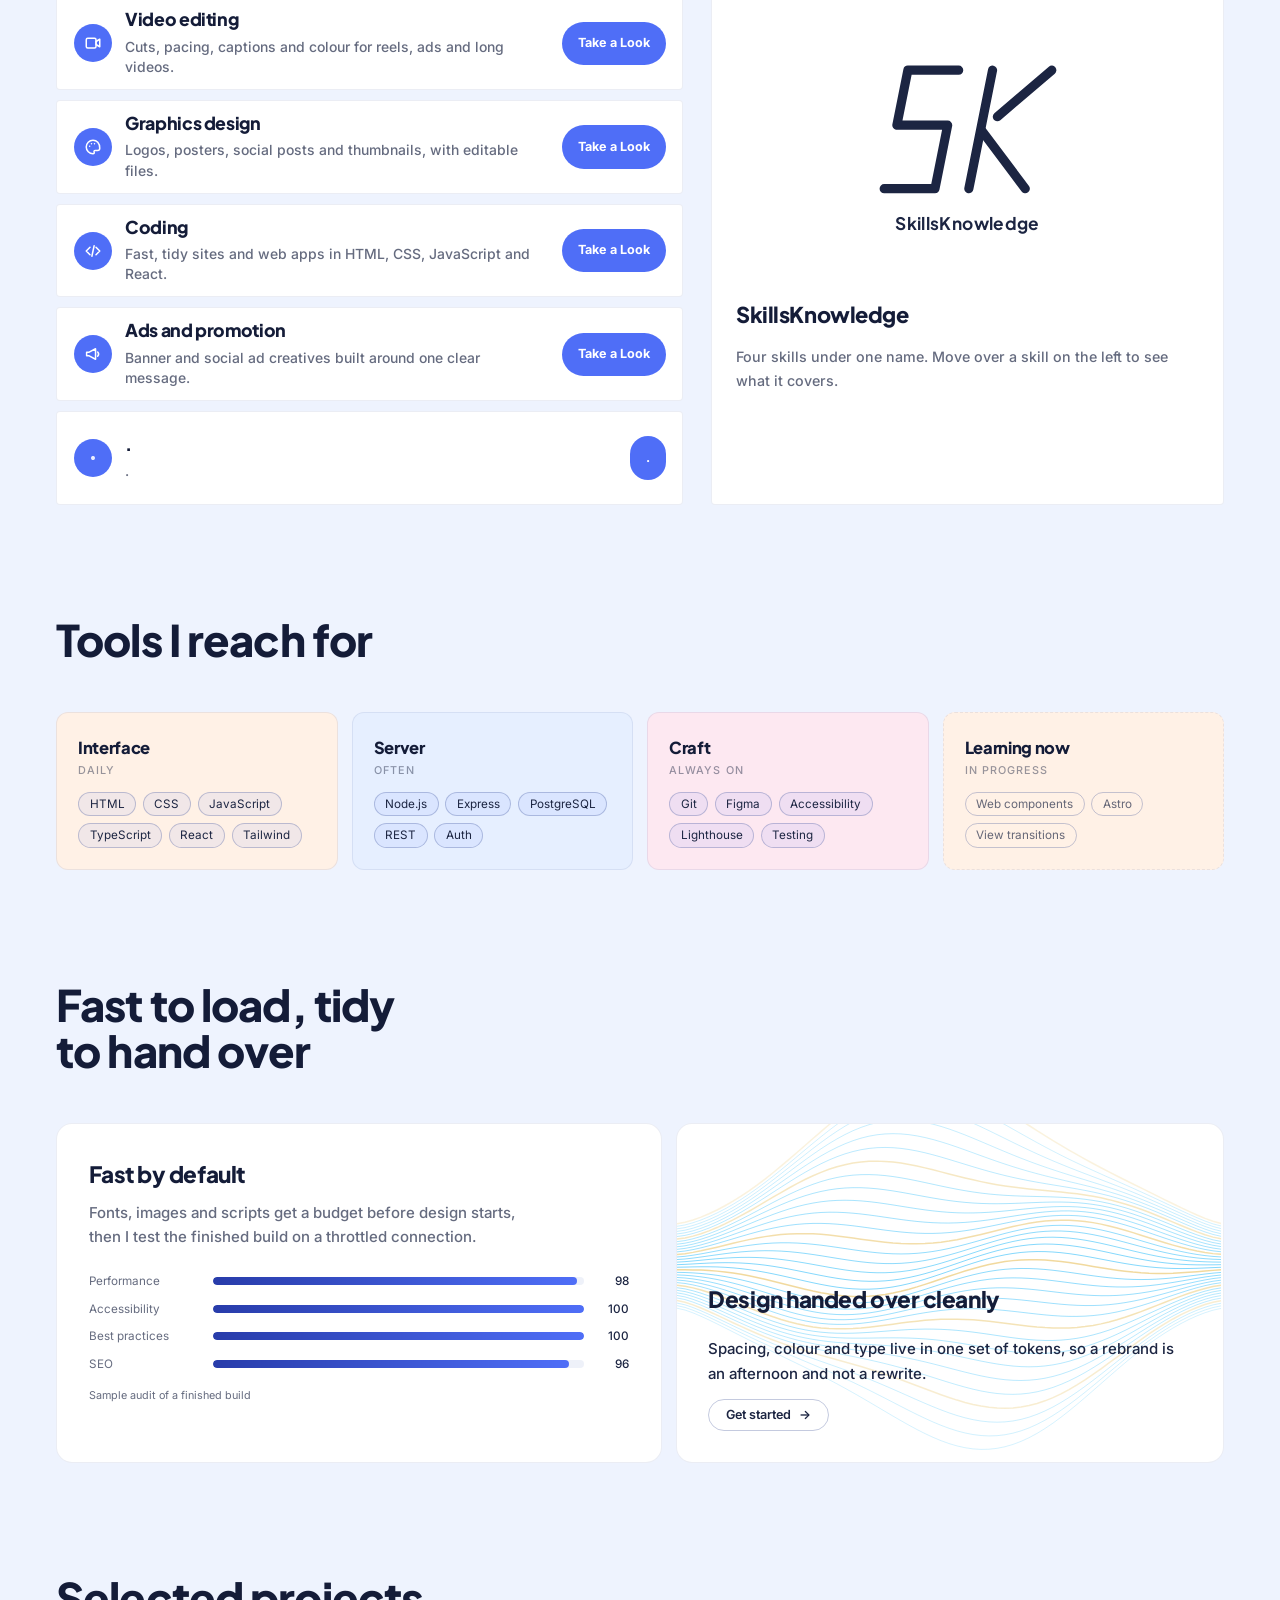
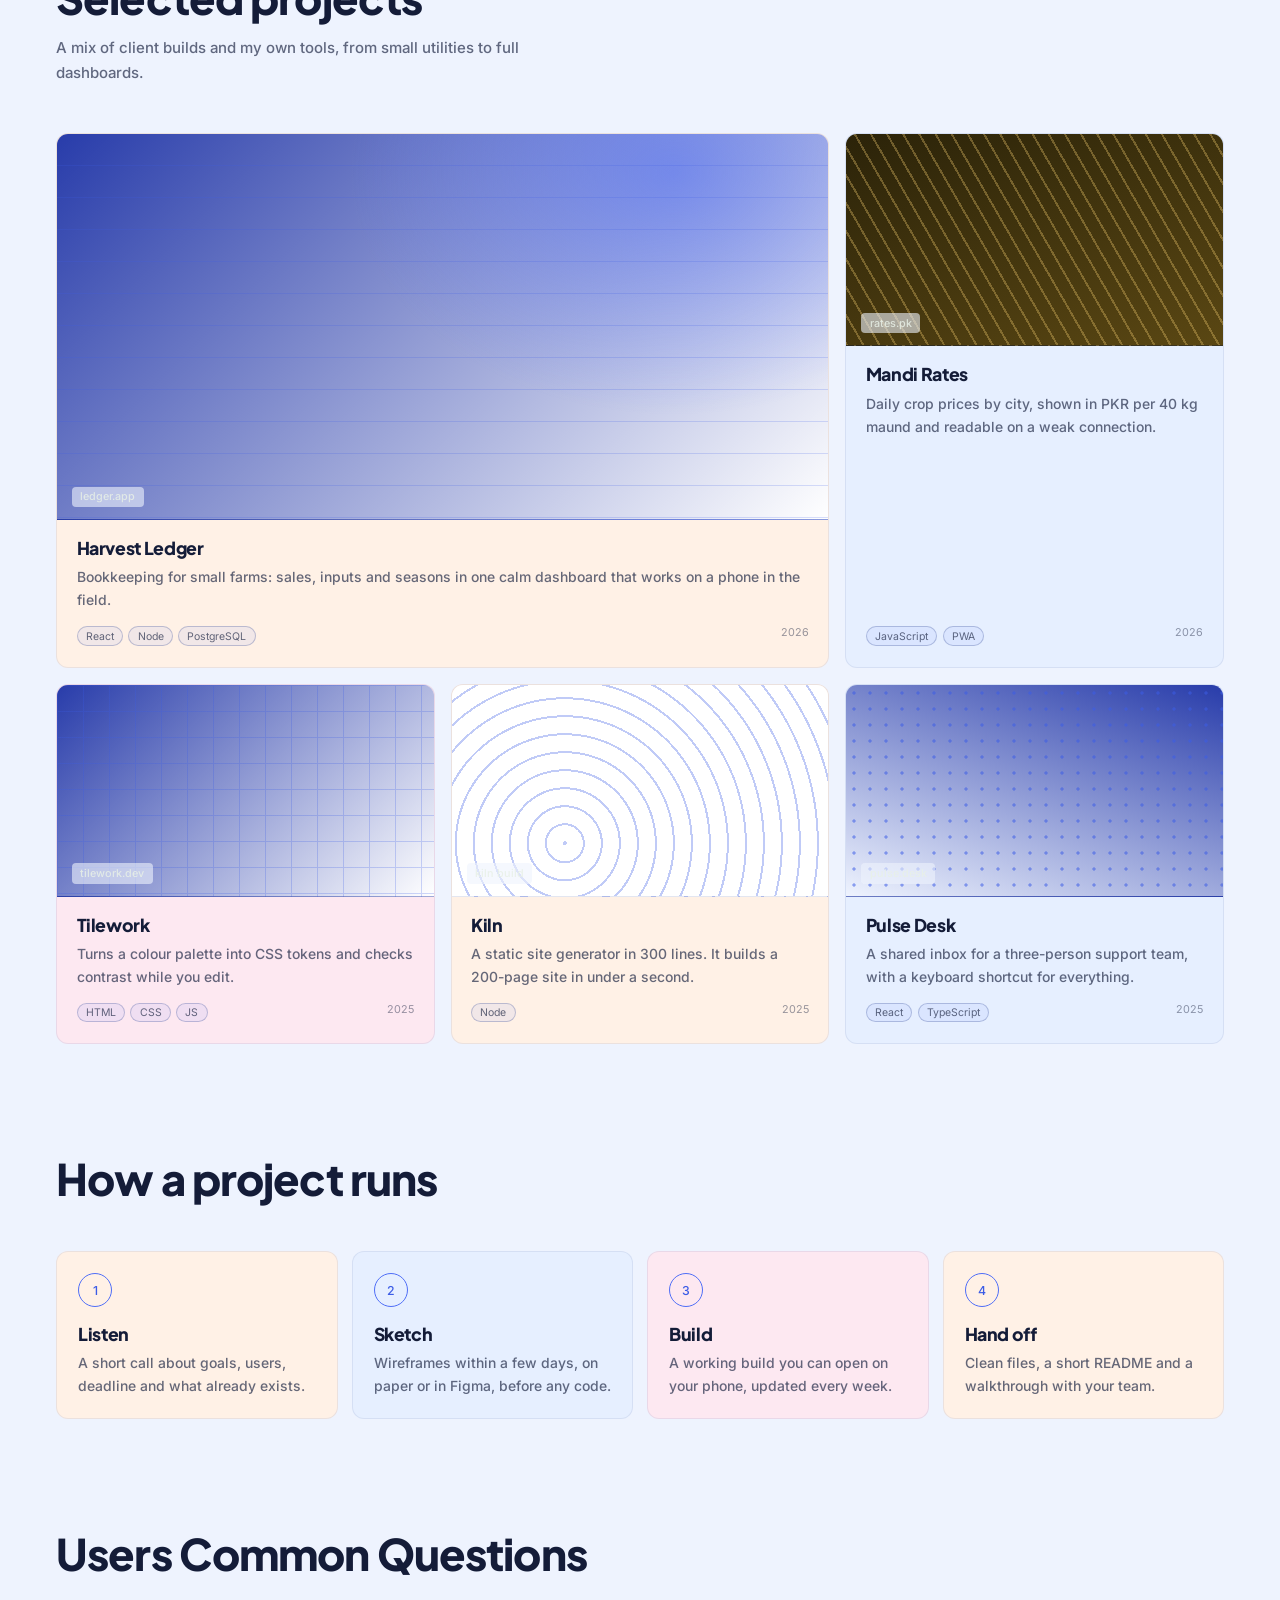
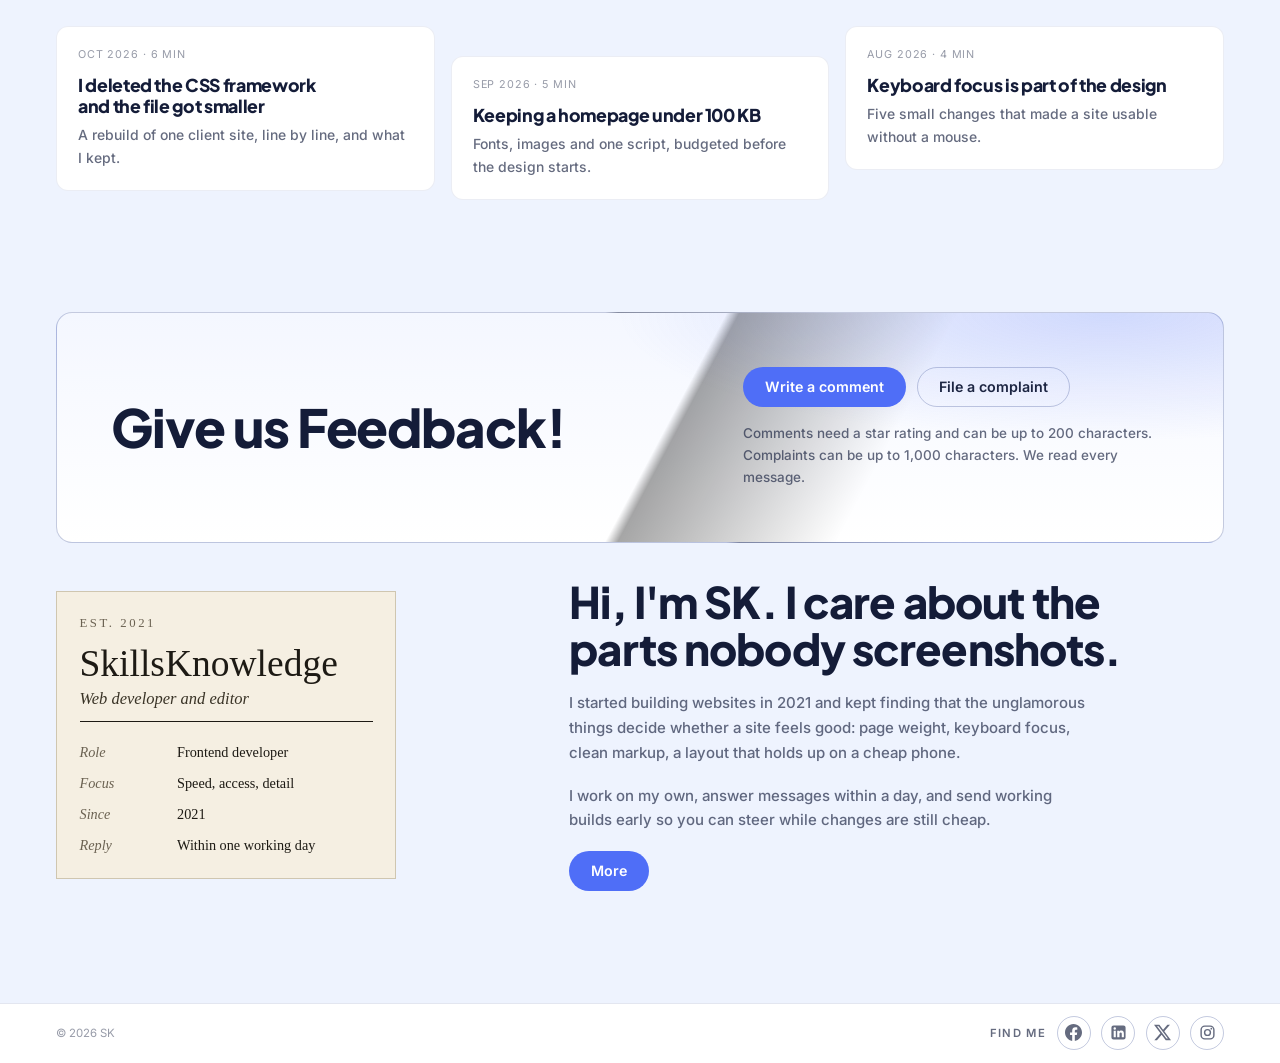
==== commit 6aa030f6: "ll" ====
--- a/index.html
+++ b/index.html
@@ -233,6 +233,6 @@
 <script src="track.js" defer></script>
 <script src="a11y.js" defer></script>
 <script src="welcome.js?v=7" defer></script>
-<script src="account.js?v=18" defer></script>
+<script src="account.js?v=19" defer></script>
 </body>
 </html>
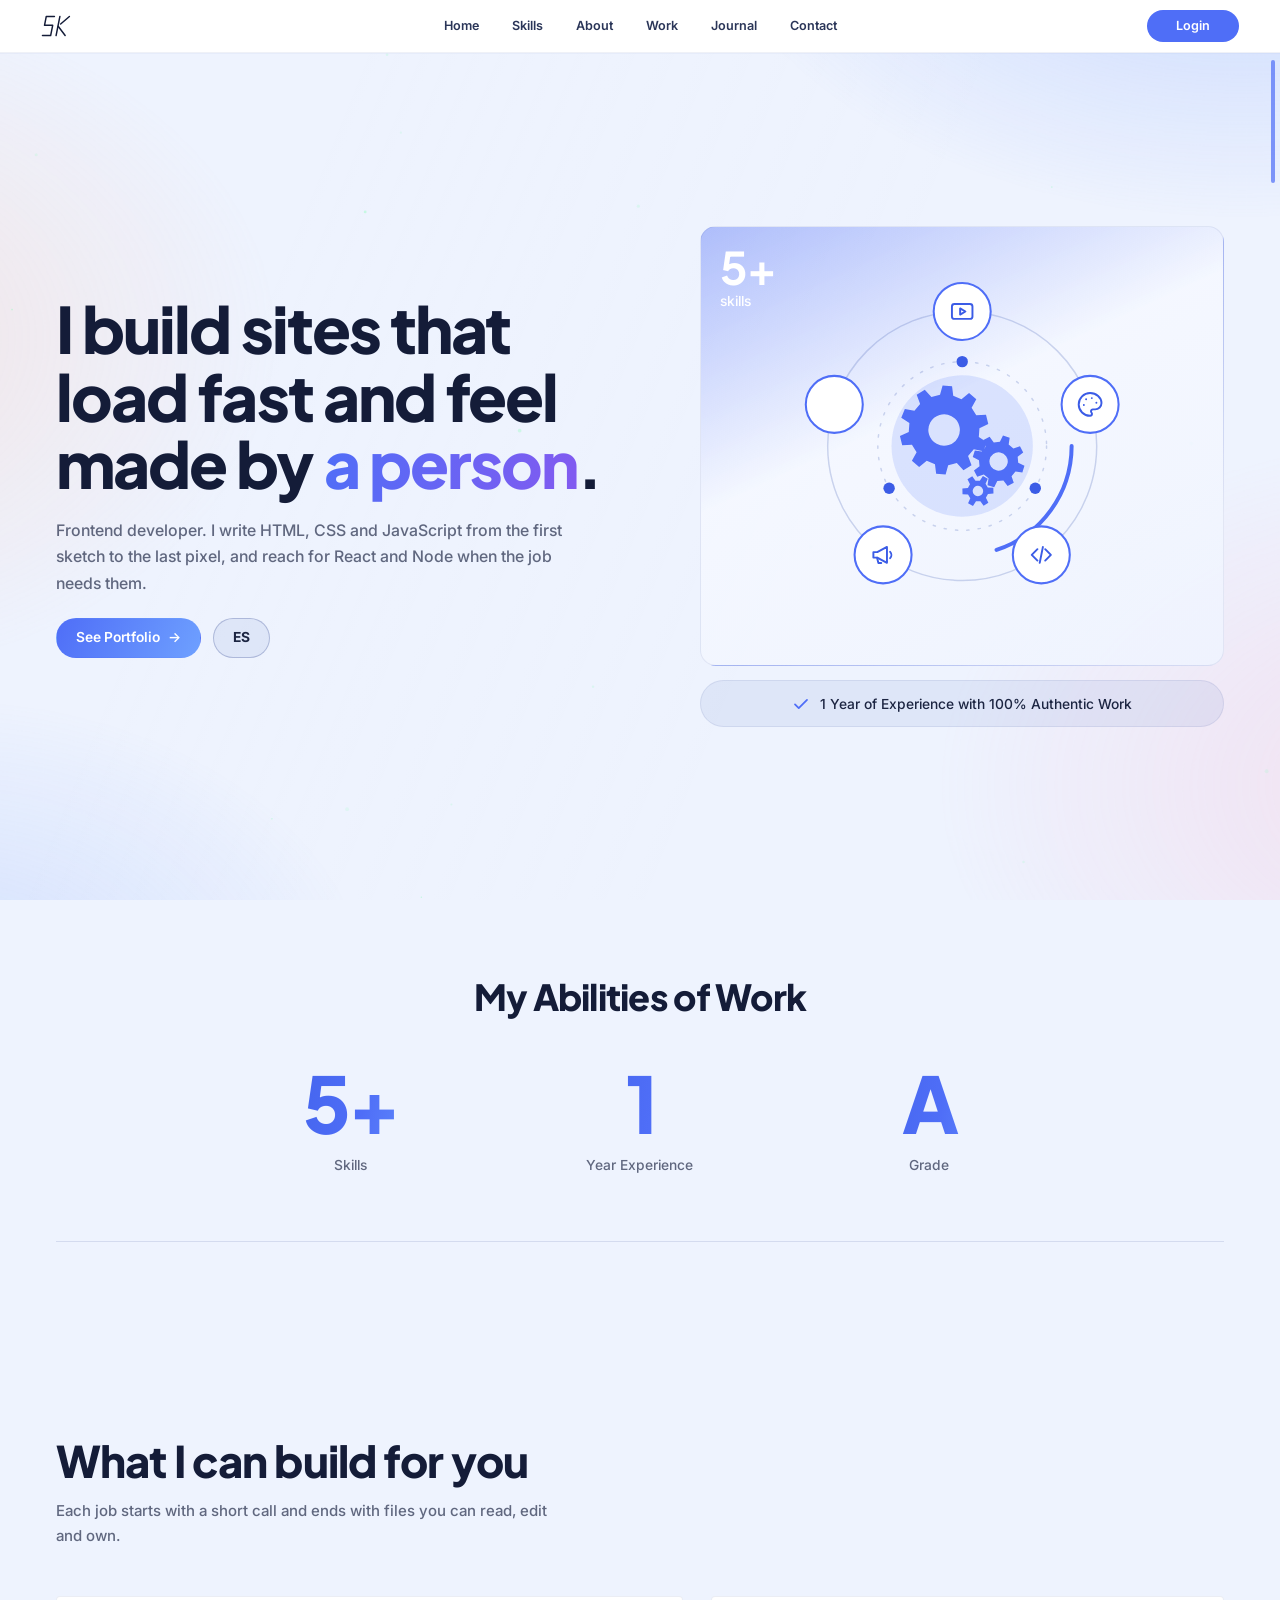
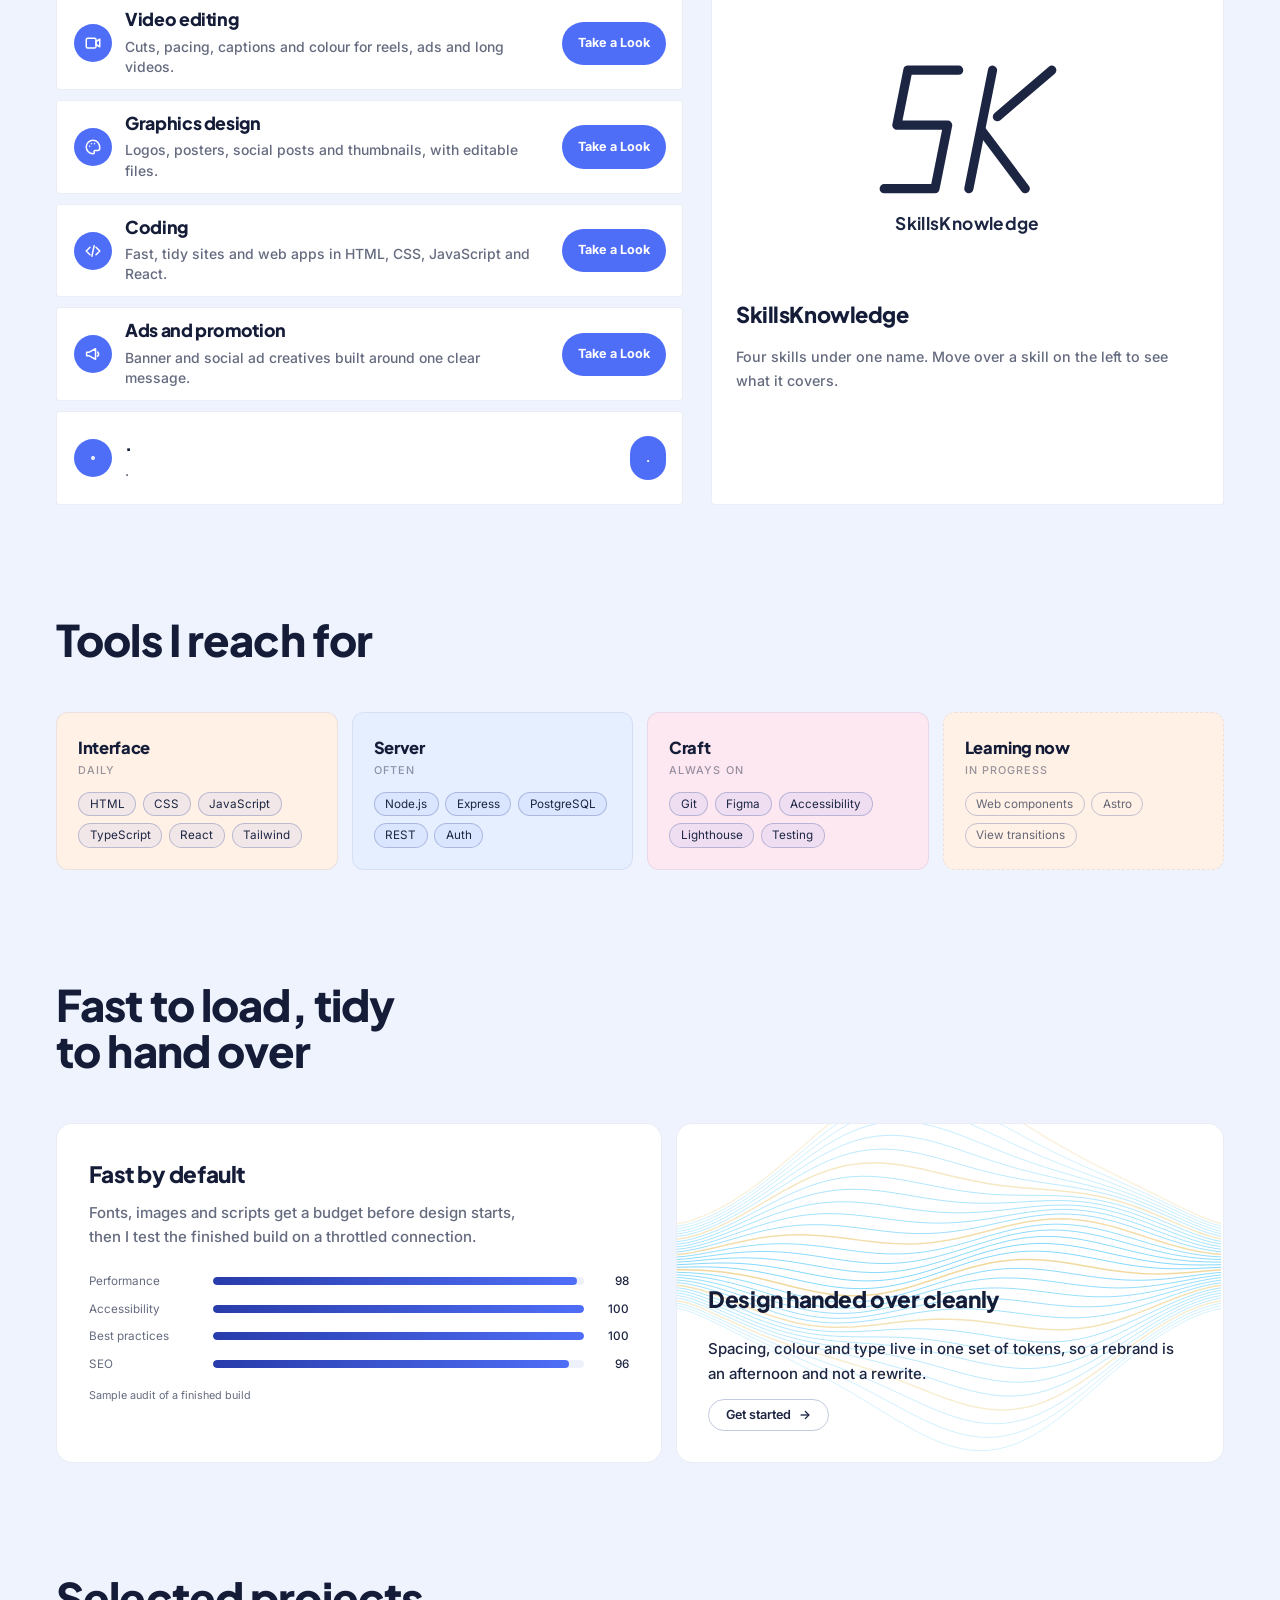
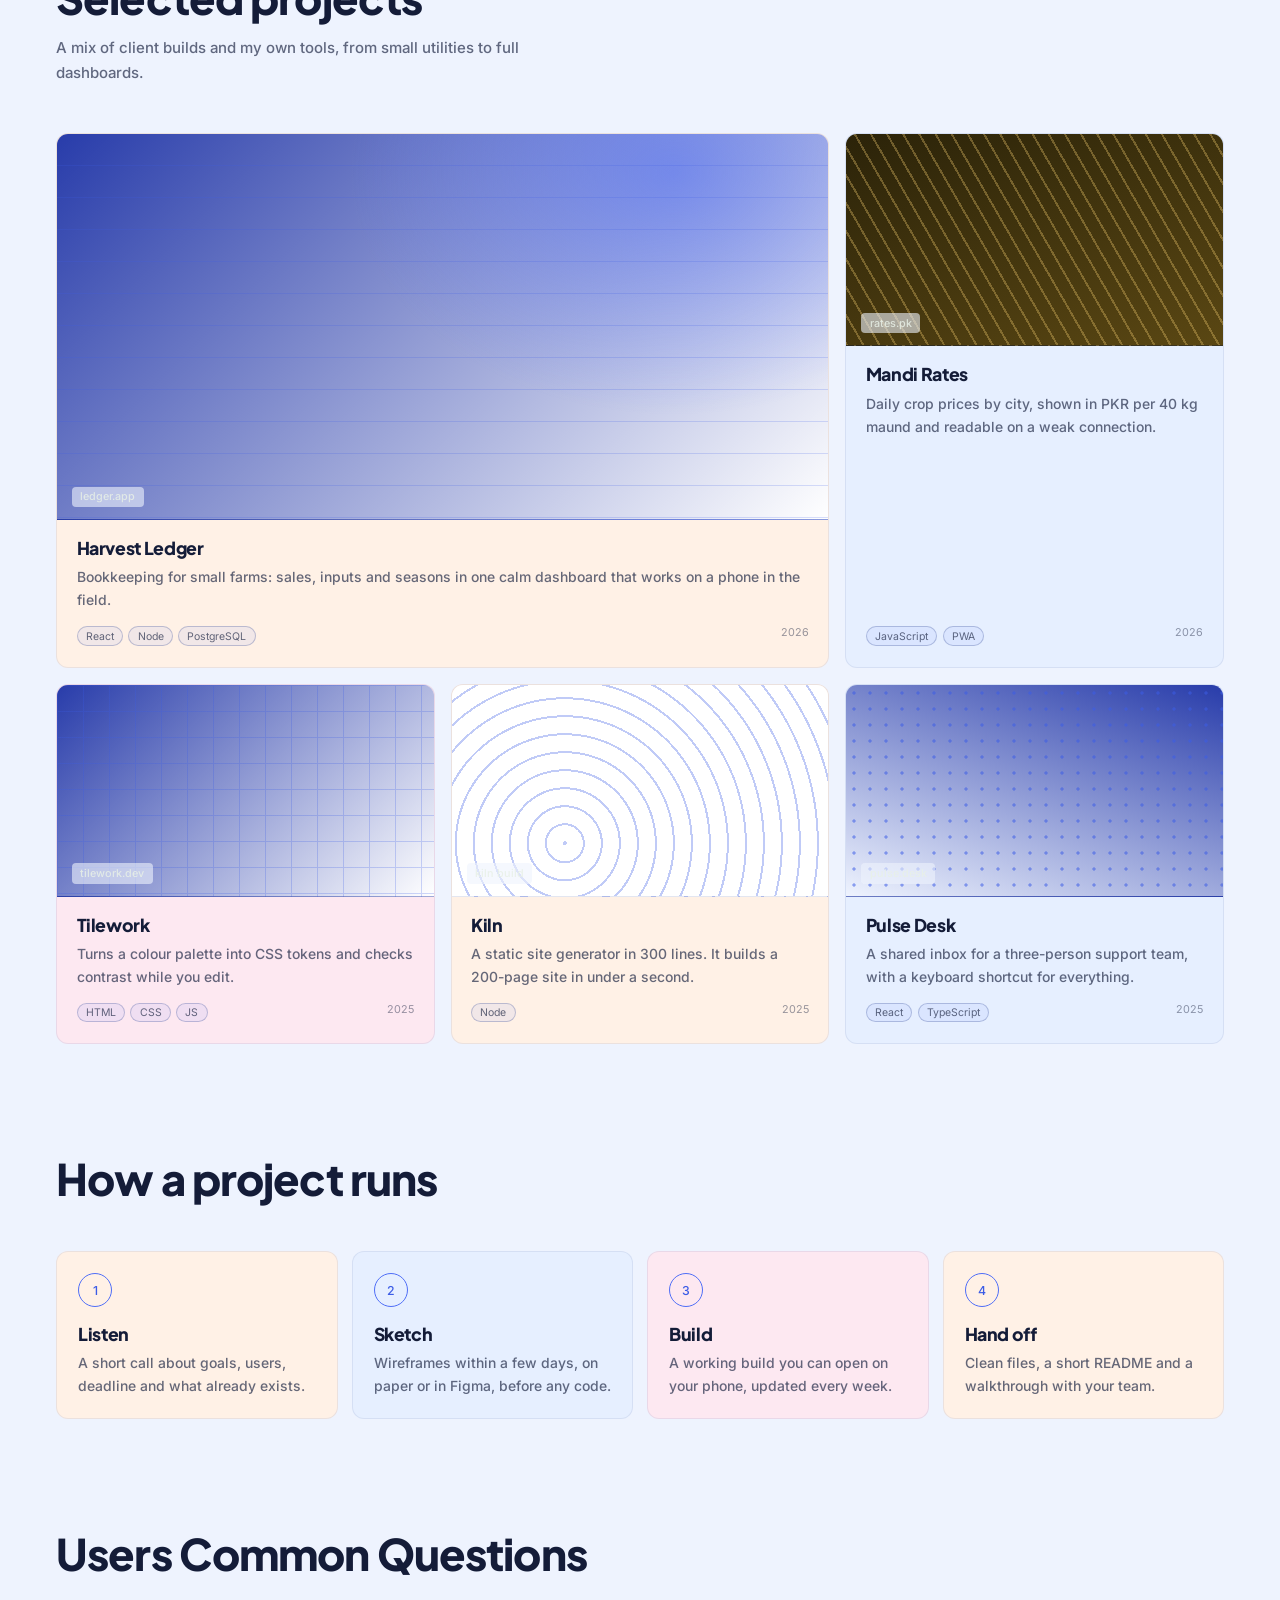
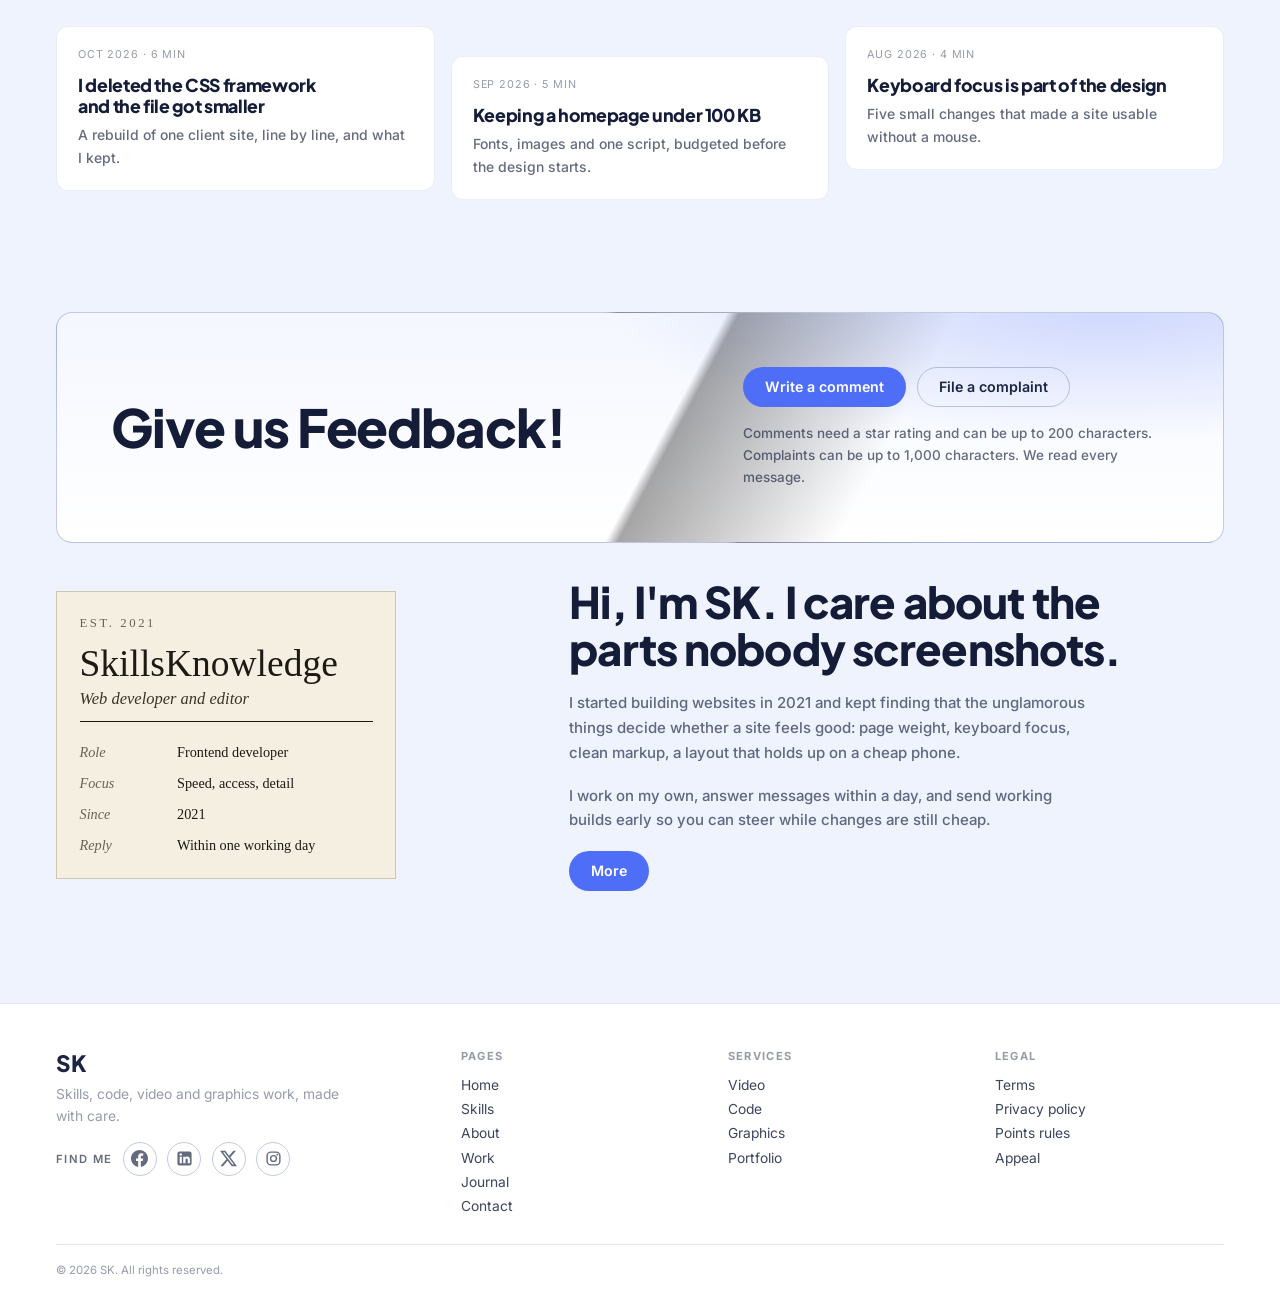
==== commit 3ddf557e: "kk" ====
--- a/index.html
+++ b/index.html
@@ -10,7 +10,7 @@
 <link rel="icon" type="image/svg+xml" href="favicon.svg">
 <link rel="stylesheet" href="https://fonts.googleapis.com/css2?family=Plus+Jakarta+Sans:wght@500;600;700;800&family=Inter:wght@500;600;700&display=swap">
 <link rel="stylesheet" href="https://fonts.googleapis.com/css2?family=Cormorant+Garamond:ital,wght@500;600&display=swap">
-<link rel="stylesheet" href="style.css">
+<link rel="stylesheet" href="style.css?v=2">
 <link rel="stylesheet" href="theme2.css?v=7">
 </head>
 <body>
@@ -211,9 +211,11 @@
 </main>
 
 <footer>
-  <div class="wrap foot">
-    <span>© <span id="yr">2026</span> SK</span>
-    <div class="follow">
+  <div class="wrap foot foot-big">
+    <div class="foot-brand">
+      <b class="foot-logo">SK</b>
+      <p>Skills, code, video and graphics work, made with care.</p>
+      <div class="follow">
       <span>Find me</span>
       <!-- Swap these for your own profile URLs. -->
       <a href="https://www.facebook.com" target="_blank" rel="noopener" aria-label="Facebook page" title="Facebook page"><svg viewBox="0 0 24 24" aria-hidden="true"><path fill="currentColor" stroke="none" d="M24 12.073c0-6.627-5.373-12-12-12s-12 5.373-12 12c0 5.99 4.388 10.954 10.125 11.854v-8.385H7.078v-3.47h3.047V9.43c0-3.007 1.792-4.669 4.533-4.669 1.312 0 2.686.235 2.686.235v2.953H15.83c-1.491 0-1.956.925-1.956 1.874v2.25h3.328l-.532 3.47h-2.796v8.385C19.612 23.027 24 18.062 24 12.073z"/></svg></a>
@@ -221,6 +223,17 @@
       <a href="https://x.com" target="_blank" rel="noopener" aria-label="X" title="X"><svg viewBox="0 0 24 24" aria-hidden="true"><path fill="currentColor" stroke="none" d="M18.901 1.153h3.68l-8.04 9.19L24 22.846h-7.406l-5.8-7.584-6.638 7.584H.474l8.6-9.83L0 1.154h7.594l5.243 6.932ZM17.61 20.644h2.039L6.486 3.24H4.298Z"/></svg></a>
       <a href="https://www.instagram.com" target="_blank" rel="noopener" aria-label="Instagram" title="Instagram"><svg viewBox="0 0 24 24" aria-hidden="true"><rect x="3" y="3" width="18" height="18" rx="5.2" fill="none" stroke="currentColor" stroke-width="2"/><circle cx="12" cy="12" r="4.1" fill="none" stroke="currentColor" stroke-width="2"/><circle cx="17.4" cy="6.6" r="1.25" fill="currentColor" stroke="none"/></svg></a>
     </div>
+    </div>
+    <nav class="foot-col" aria-label="Pages"><h3>Pages</h3>
+      <a href="index.html">Home</a><a href="index.html#services">Skills</a><a href="about.html">About</a><a href="index.html#work">Work</a><a href="index.html#journal">Journal</a><a href="index.html#contact">Contact</a>
+    </nav>
+    <nav class="foot-col" aria-label="Services"><h3>Services</h3>
+      <a href="video.html">Video</a><a href="code.html">Code</a><a href="graphics.html">Graphics</a><a href="portfolio.html">Portfolio</a>
+    </nav>
+    <nav class="foot-col" aria-label="Legal"><h3>Legal</h3>
+      <a href="terms.html#terms">Terms</a><a href="terms.html#privacy">Privacy policy</a><a href="terms.html#points">Points rules</a><a href="appeal.html">Appeal</a>
+    </nav>
+    <div class="foot-bottom">© <span id="yr">2026</span> SK. All rights reserved.</div>
   </div>
 </footer>
 
@@ -233,6 +246,6 @@
 <script src="track.js" defer></script>
 <script src="a11y.js" defer></script>
 <script src="welcome.js?v=7" defer></script>
-<script src="account.js?v=19" defer></script>
+<script src="account.js?v=20" defer></script>
 </body>
 </html>
--- a/style.css
+++ b/style.css
@@ -316,6 +316,11 @@
 .contact-side p{color:var(--muted);font-size:.9rem}
 @media (max-width:900px){.contact-card{grid-template-columns:minmax(0,1fr)}}
 footer{border-top:1px solid var(--line);padding-block:.8rem .9rem}
+footer .foot-big{display:grid;grid-template-columns:1.6fr 1fr 1fr 1fr;gap:2rem 2.5rem;align-items:start;padding-block:2.2rem 1rem;font-family:var(--f-body);font-size:.92rem}
+.foot-logo{font:800 1.5rem var(--f-display);color:var(--fg)}.foot-brand p{margin:.5rem 0 1rem;color:var(--dim);max-width:34ch;line-height:1.55}
+.foot-col{display:flex;flex-direction:column;gap:.55rem}.foot-col h3{margin:0 0 .4rem;font:700 .74rem var(--f-mono);letter-spacing:.12em;text-transform:uppercase;color:var(--dim)}.foot-col a{color:var(--fg);text-decoration:none;opacity:.85;width:max-content}.foot-col a:hover{opacity:1;text-decoration:underline}
+.foot-bottom{grid-column:1/-1;padding-top:1.2rem;border-top:1px solid var(--line);font:400 .76rem var(--f-mono);color:var(--dim)}
+@media (max-width:760px){footer .foot-big{grid-template-columns:1fr 1fr}.foot-brand{grid-column:1/-1}}
 .foot .follow a{width:34px;height:34px}
 .foot .follow svg{width:17px;height:17px}
 .foot{display:flex;flex-wrap:wrap;align-items:center;justify-content:space-between;gap:.9rem 2rem;font:400 .76rem var(--f-mono);color:var(--dim)}
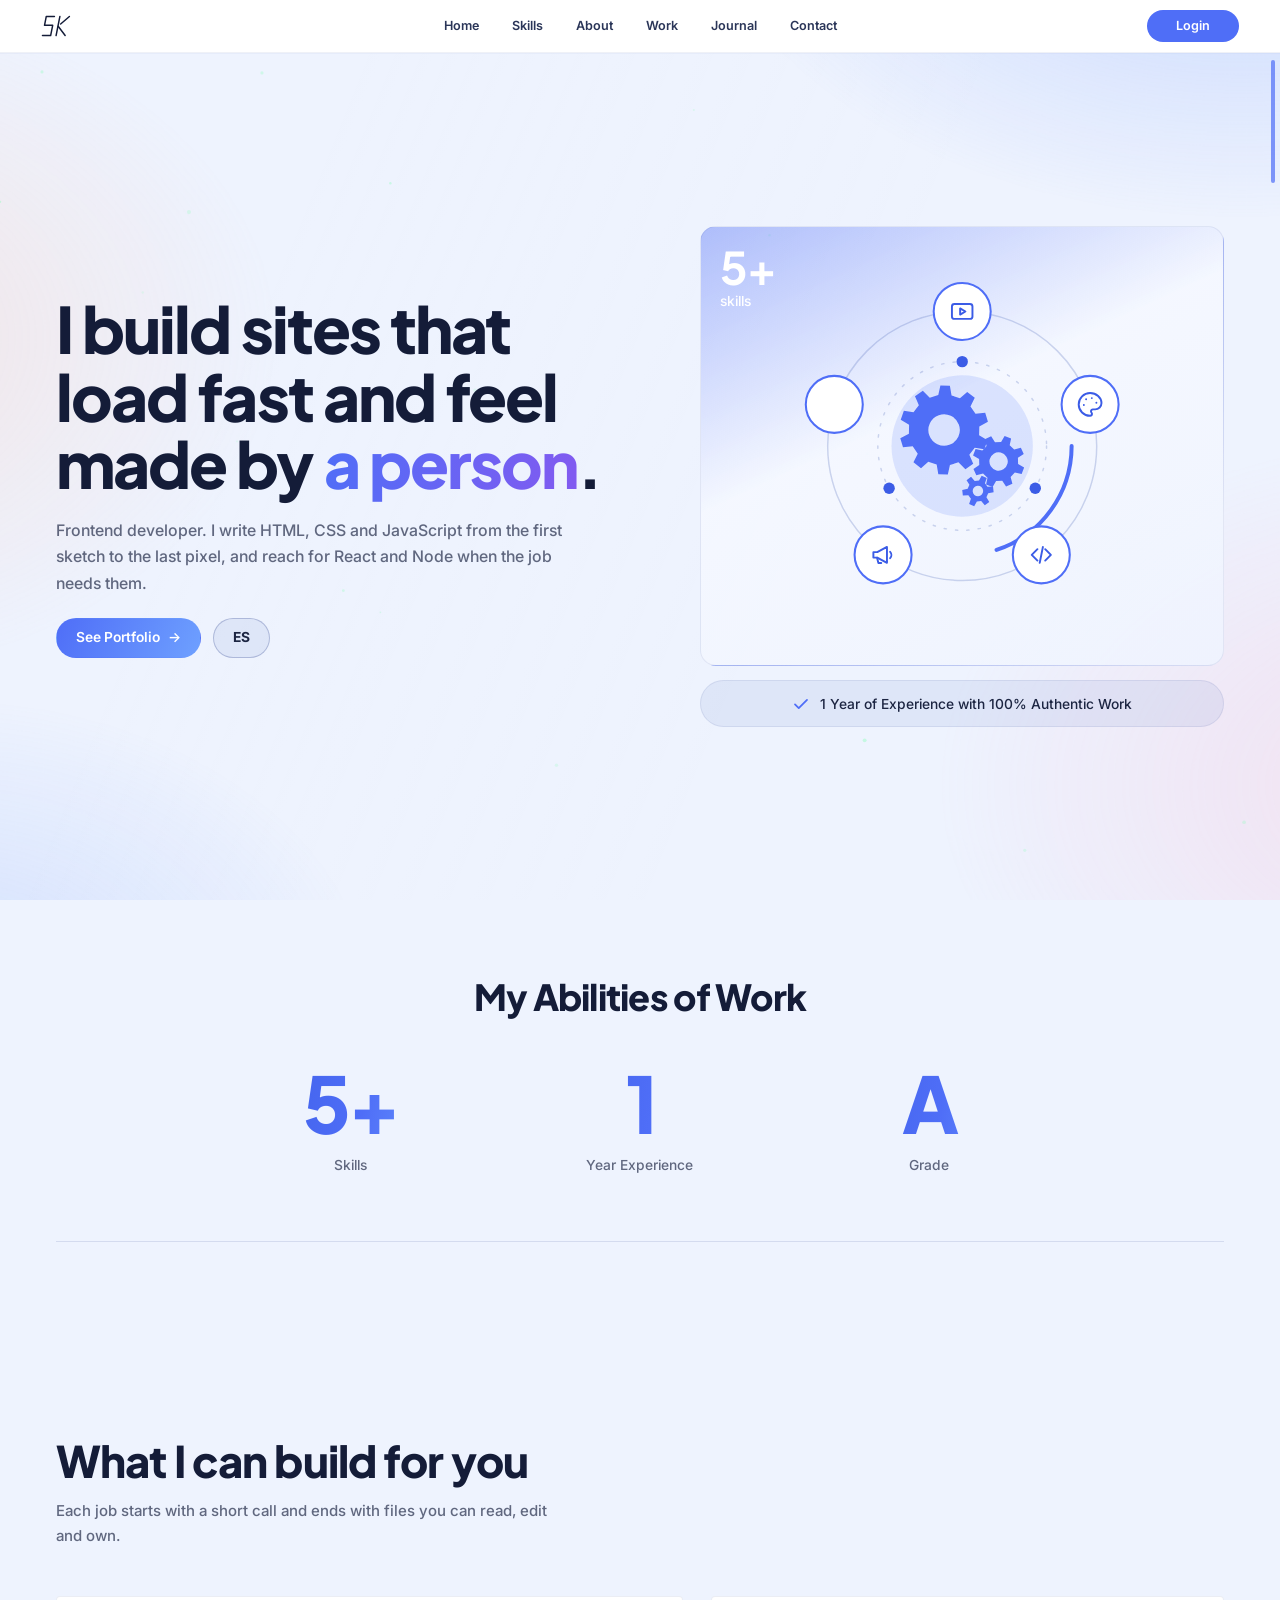
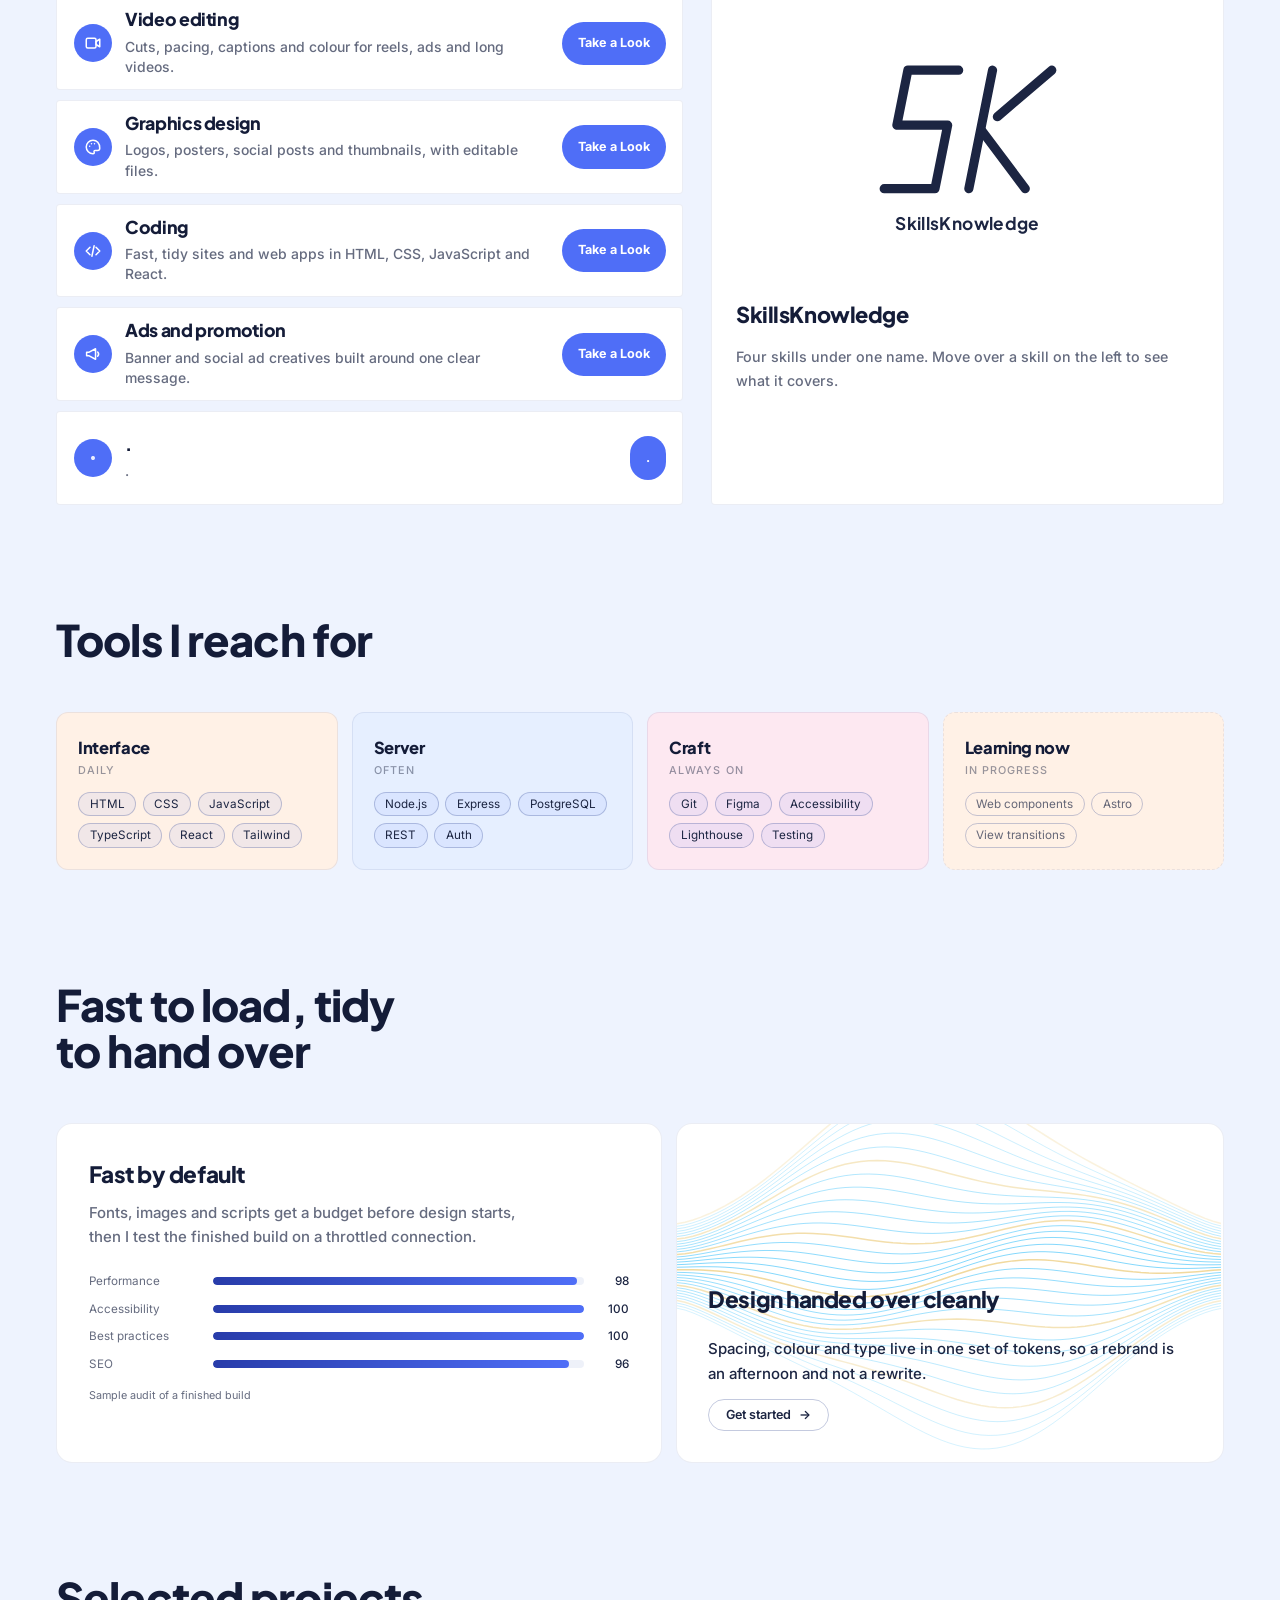
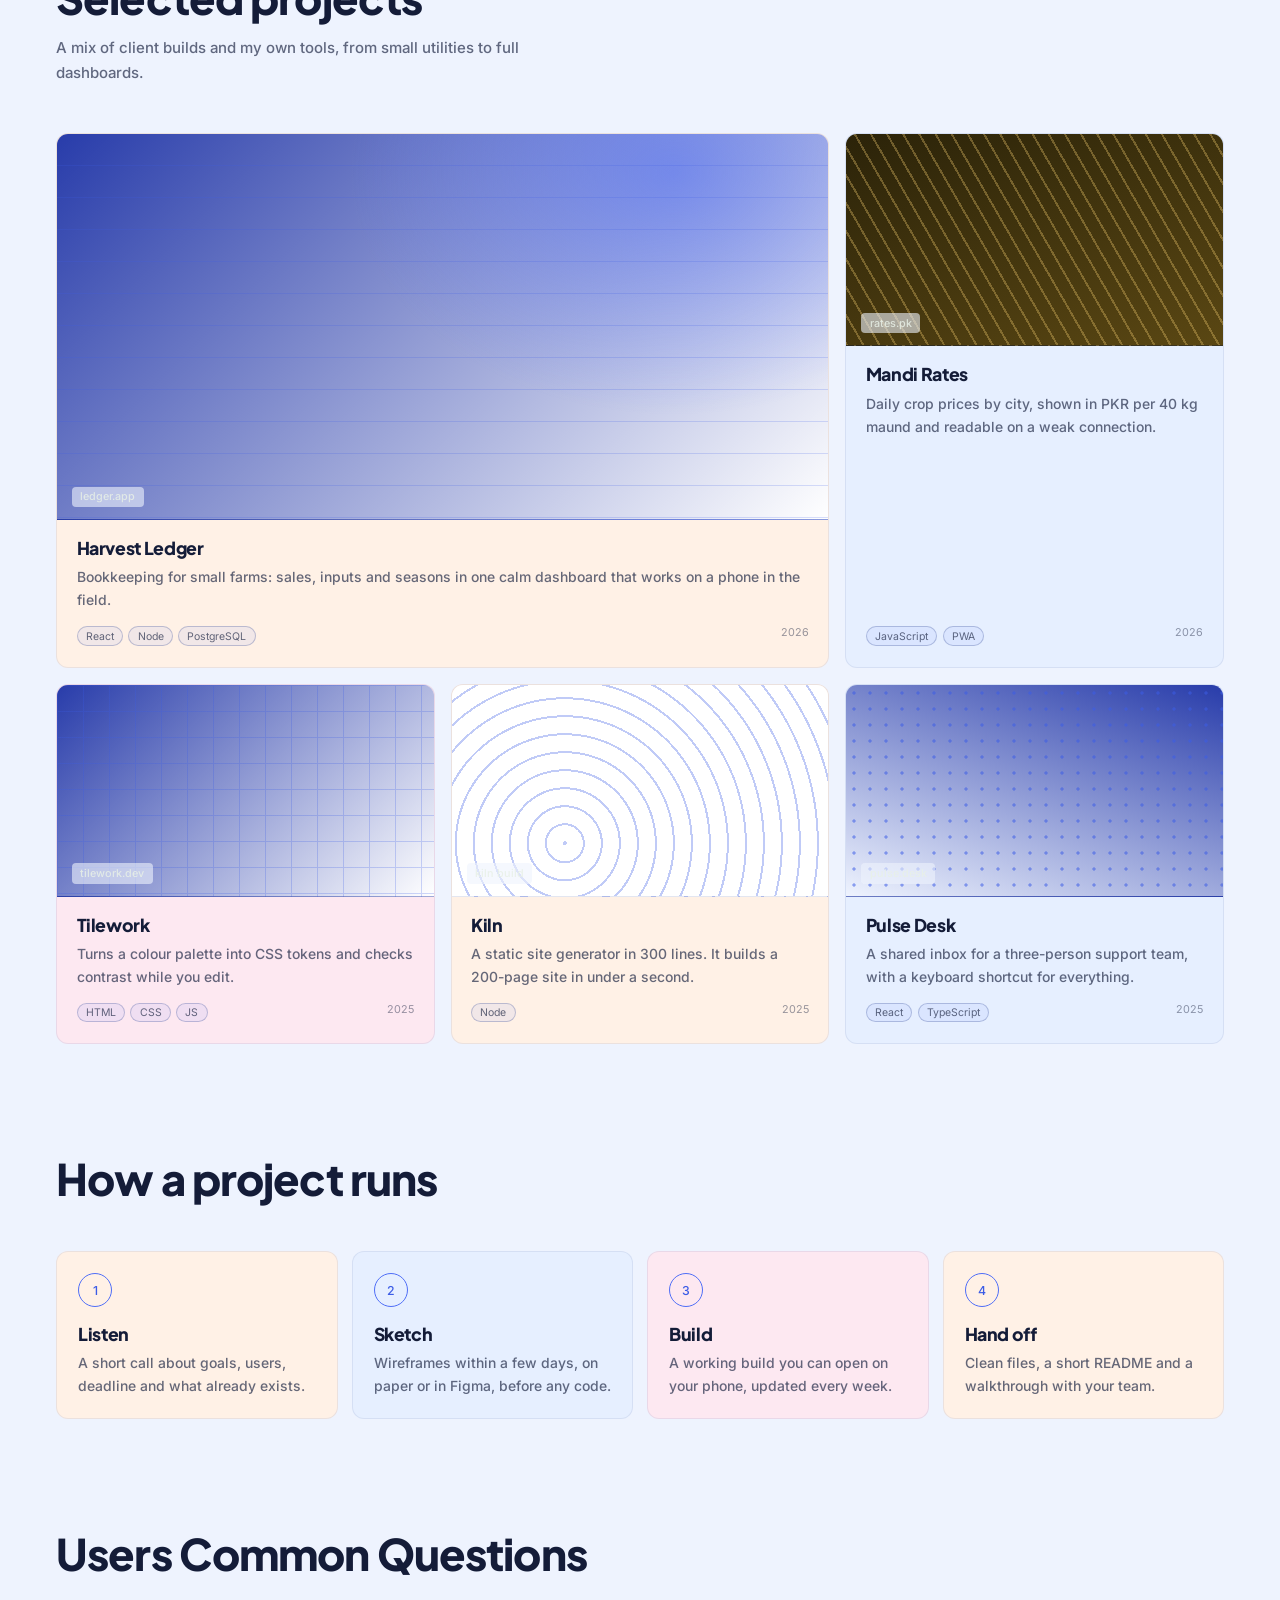
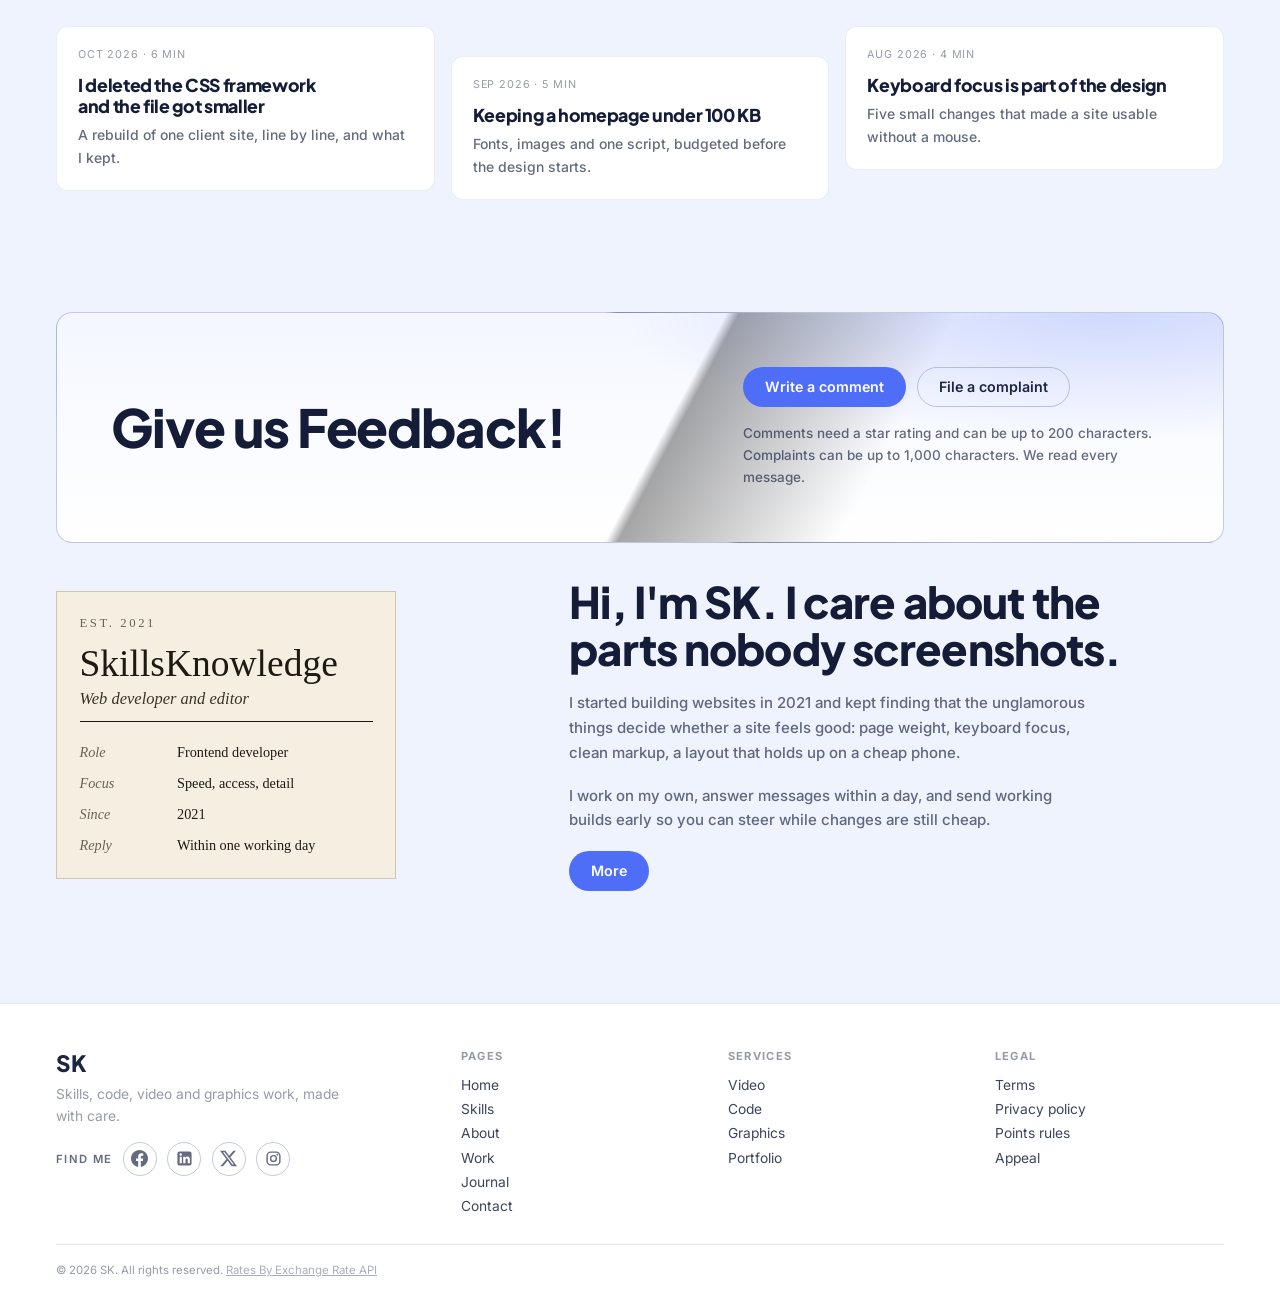
==== commit ffc951cc: "kk" ====
--- a/index.html
+++ b/index.html
@@ -233,7 +233,7 @@
     <nav class="foot-col" aria-label="Legal"><h3>Legal</h3>
       <a href="terms.html#terms">Terms</a><a href="terms.html#privacy">Privacy policy</a><a href="terms.html#points">Points rules</a><a href="appeal.html">Appeal</a>
     </nav>
-    <div class="foot-bottom">© <span id="yr">2026</span> SK. All rights reserved.</div>
+    <div class="foot-bottom">© <span id="yr">2026</span> SK. All rights reserved. <a href="https://www.exchangerate-api.com" target="_blank" rel="noopener" style="color:inherit;opacity:.8">Rates By Exchange Rate API</a></div>
   </div>
 </footer>
 
